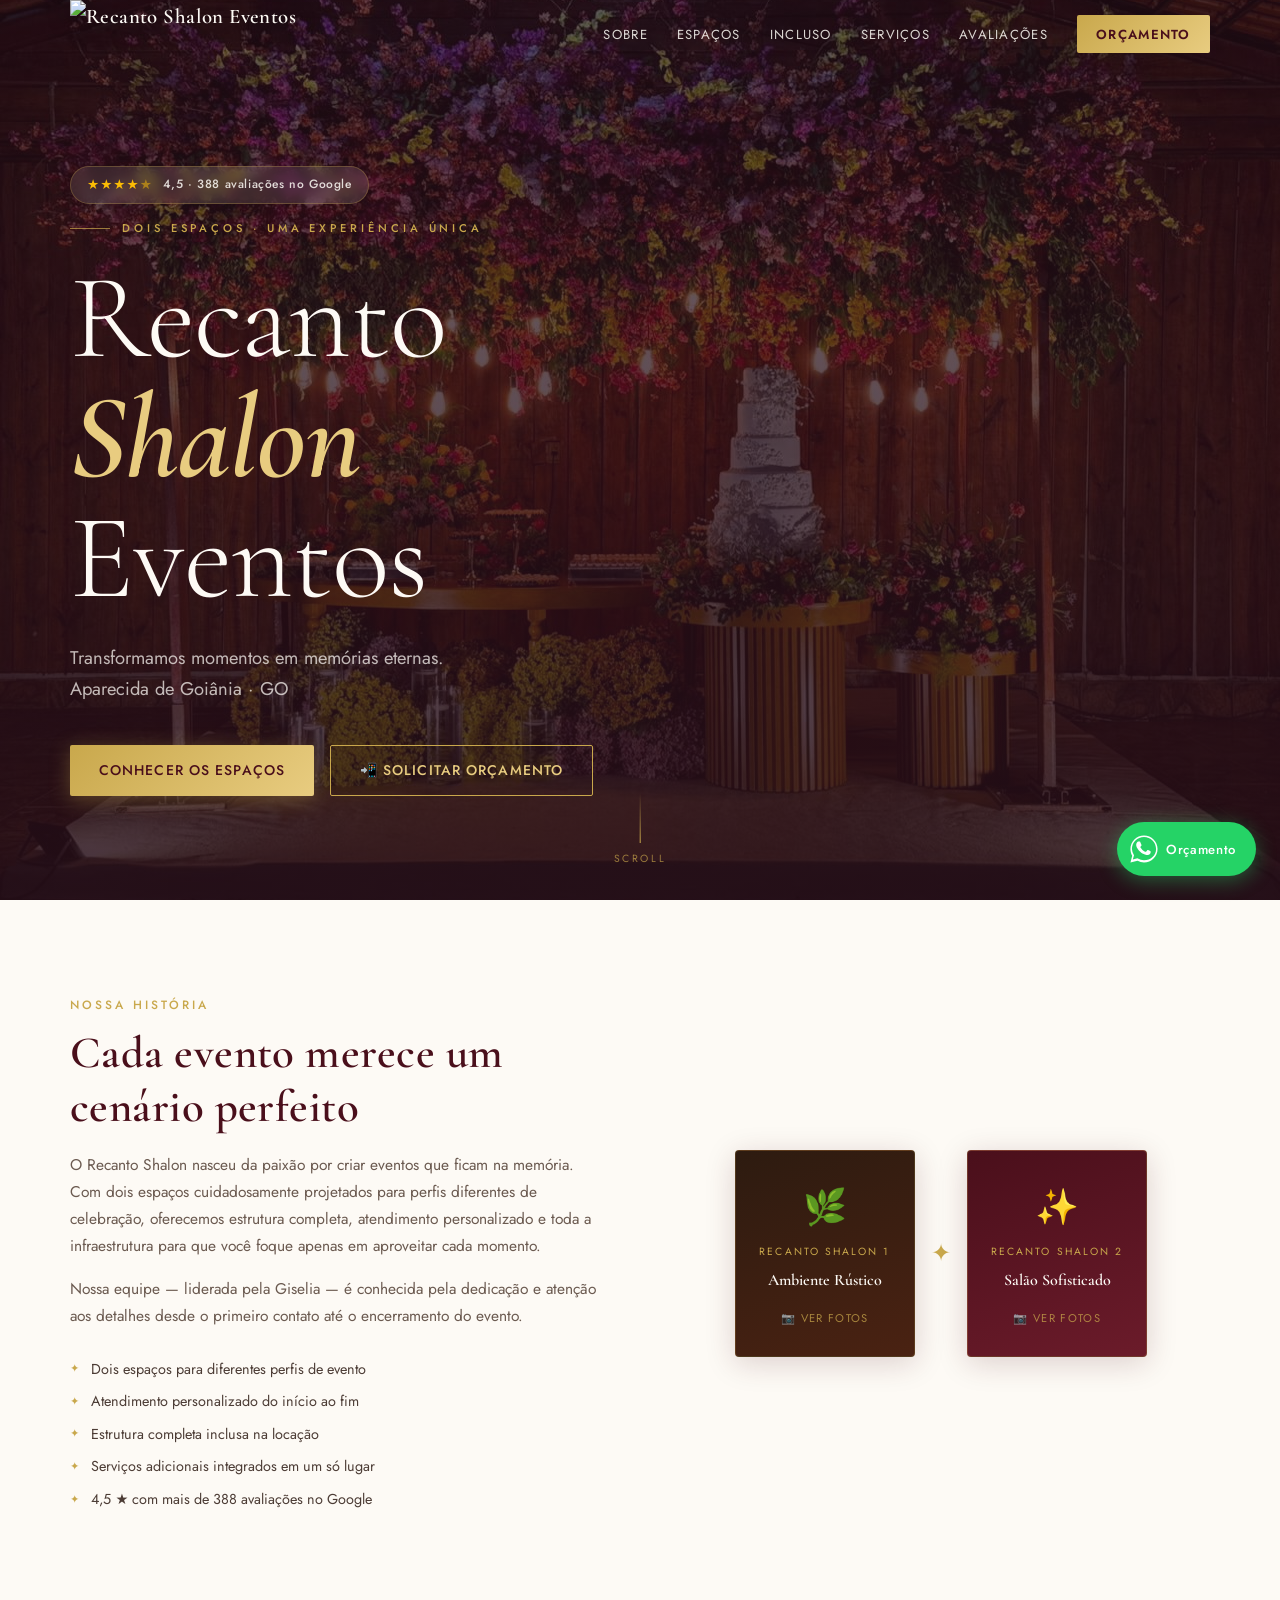
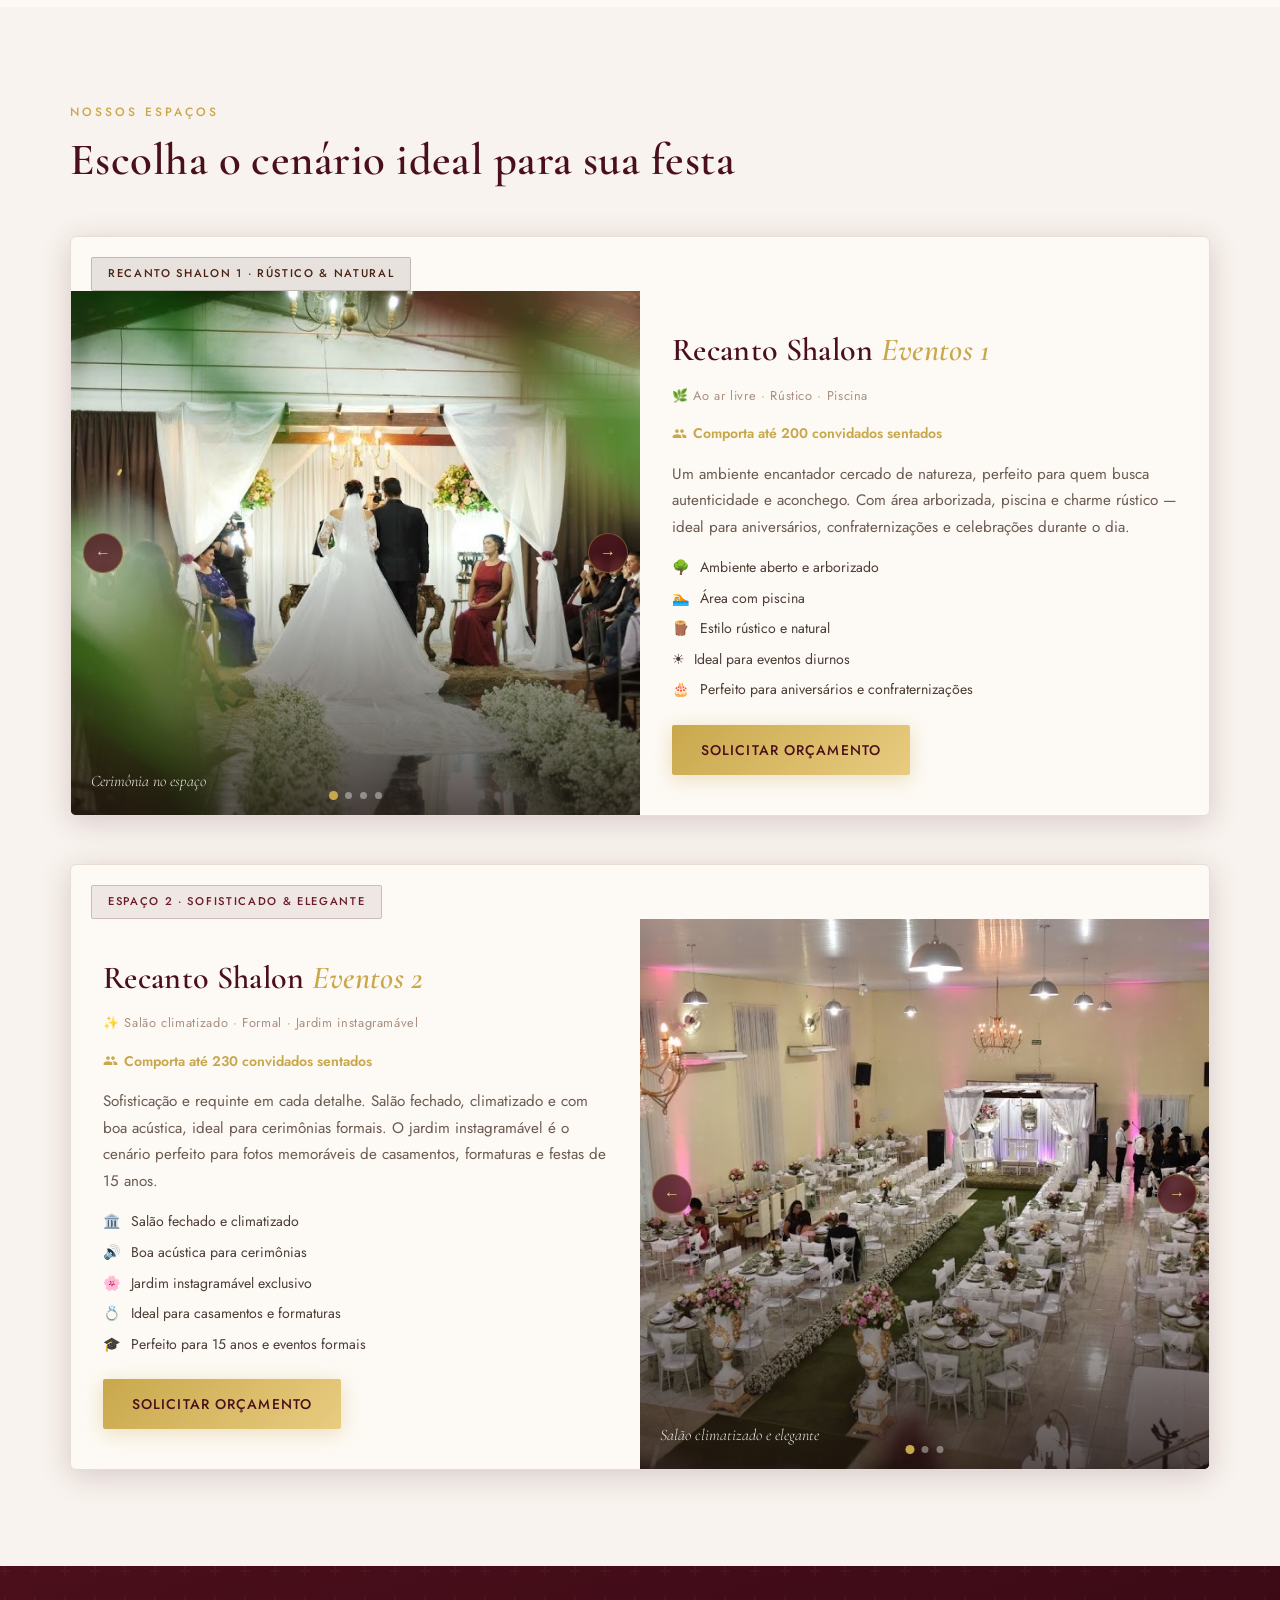
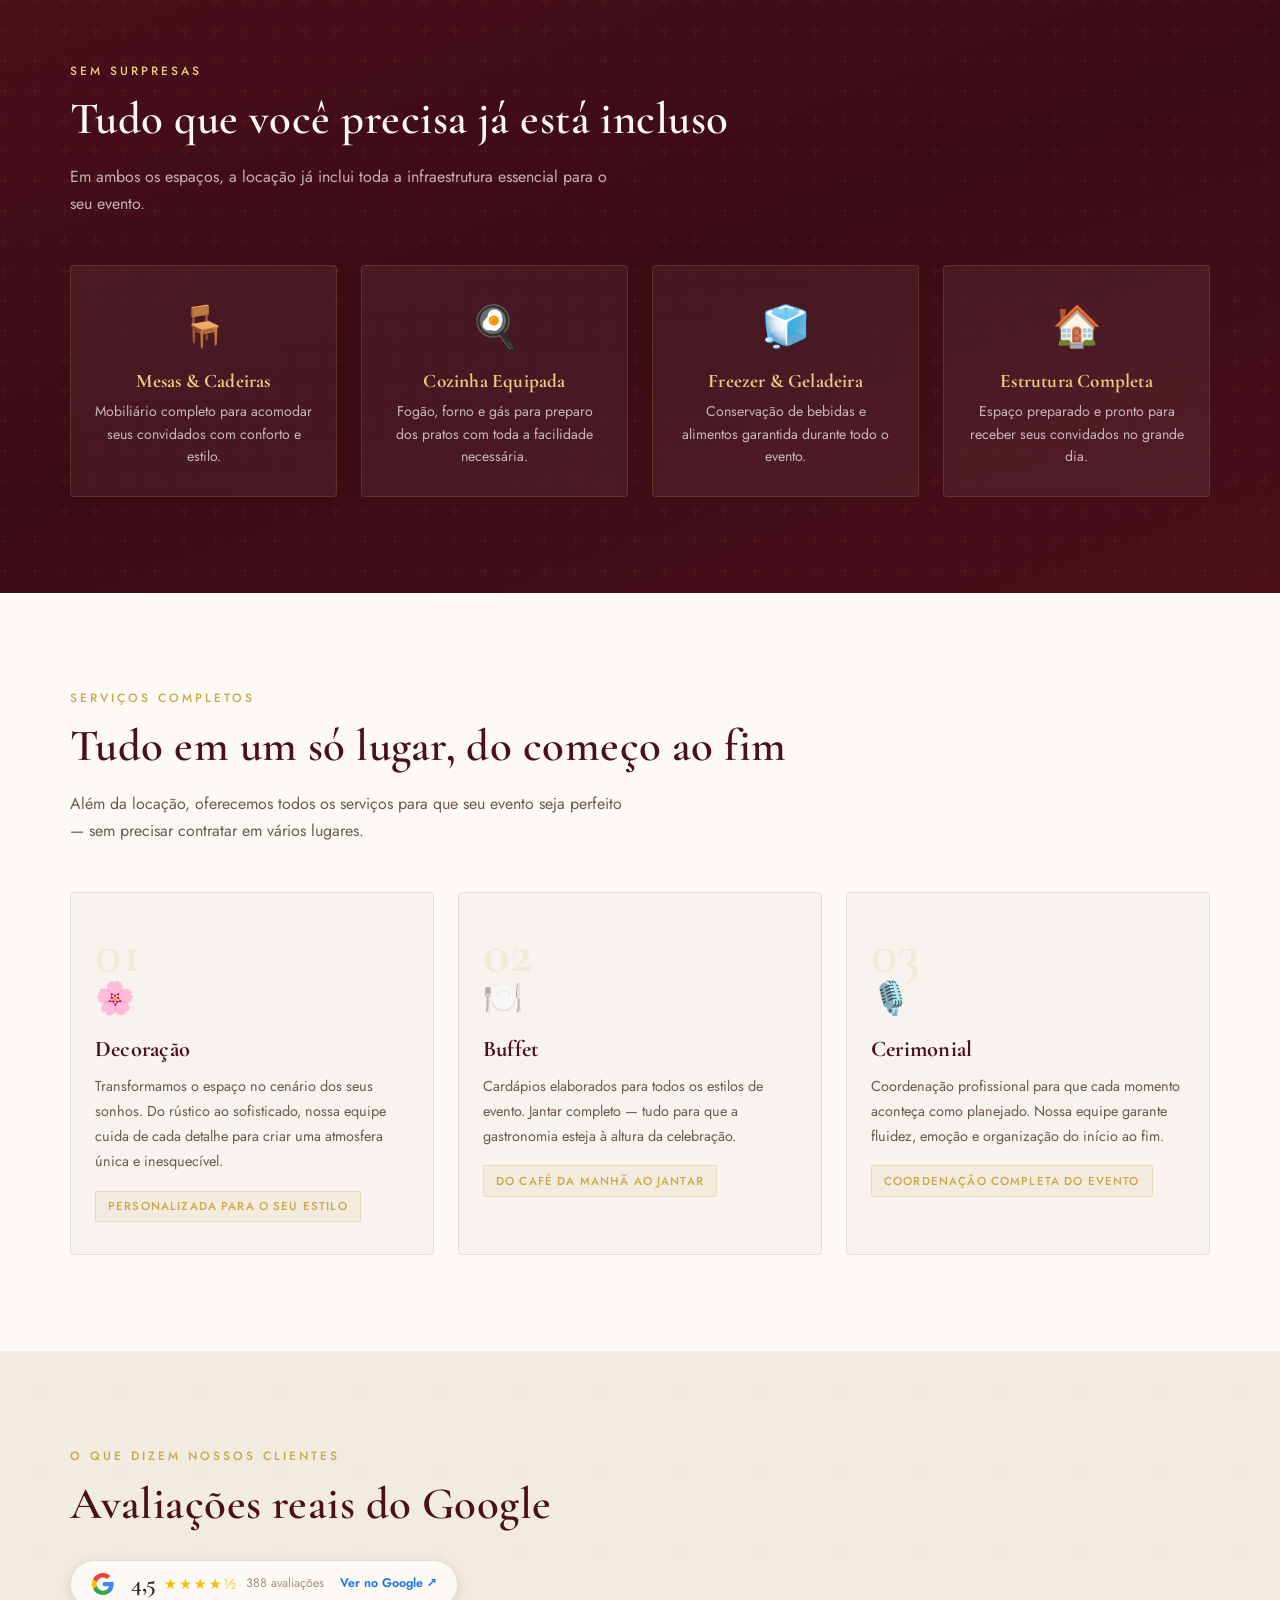
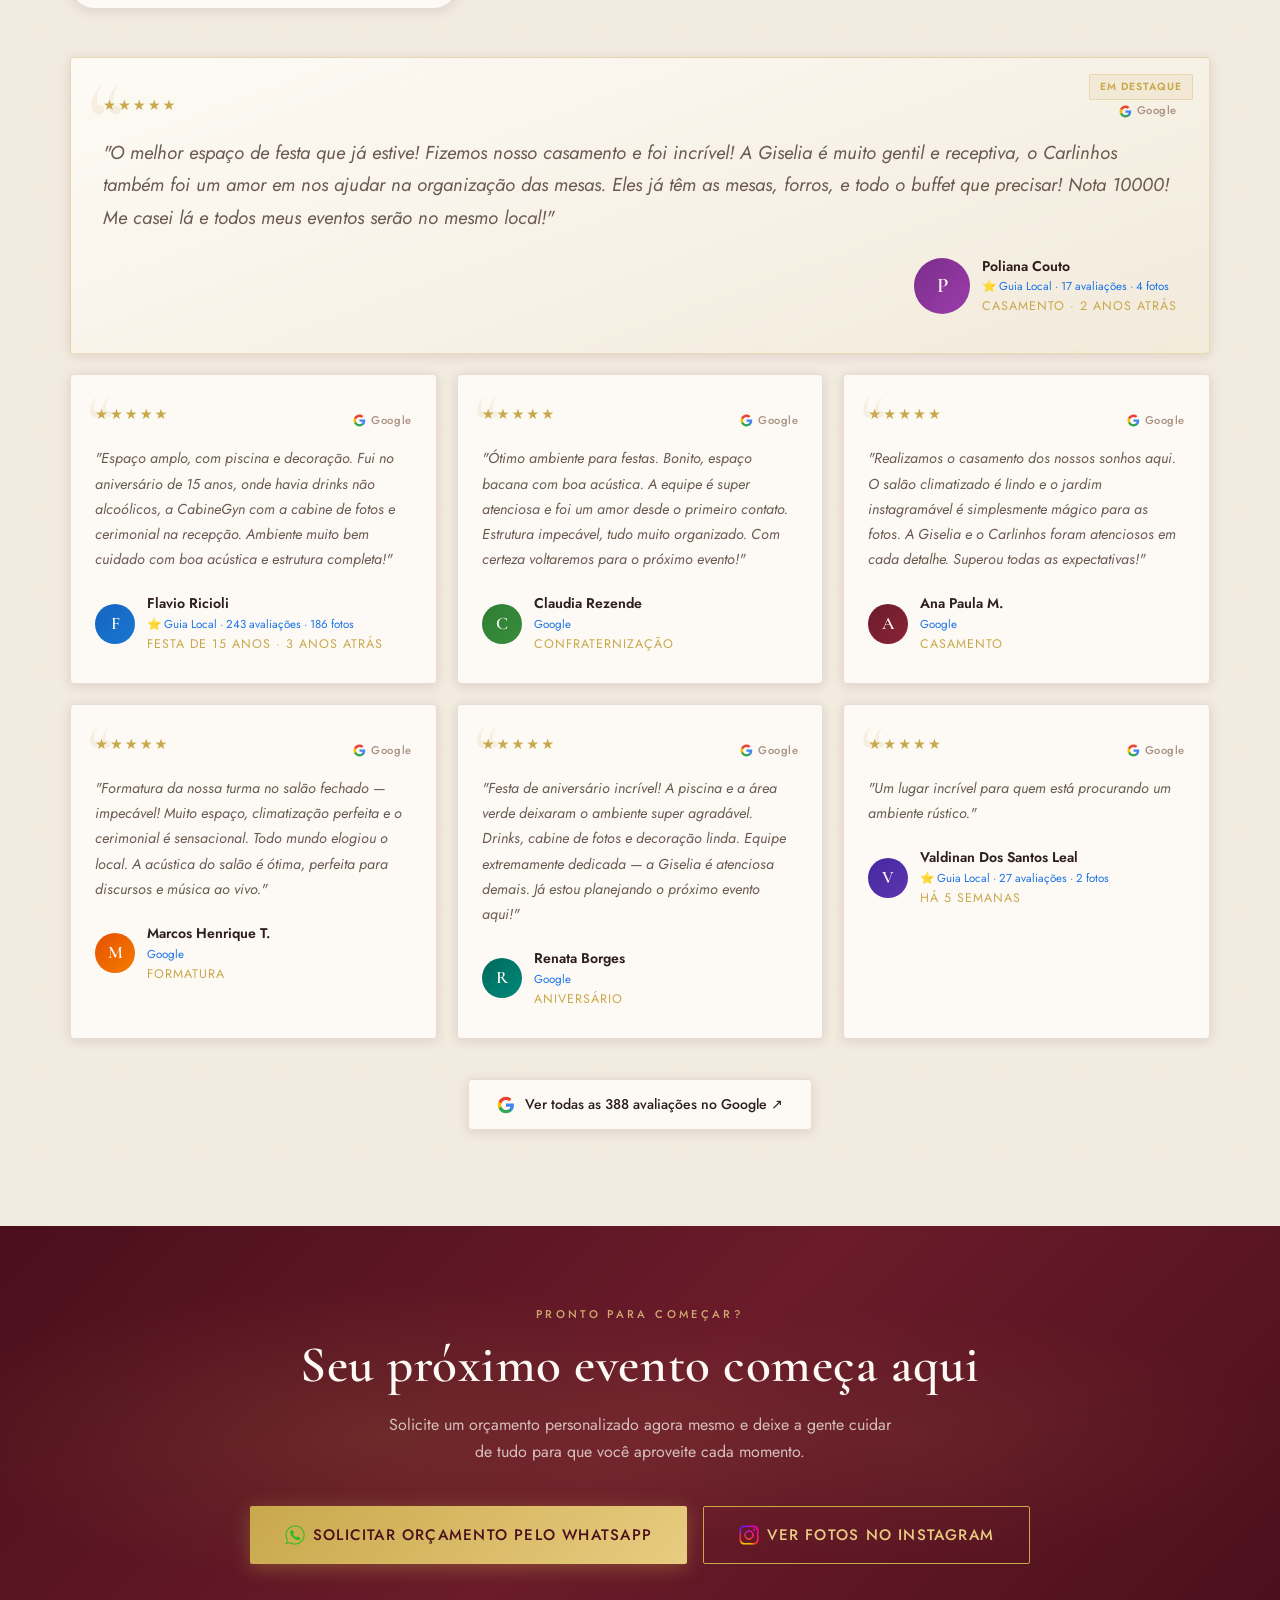
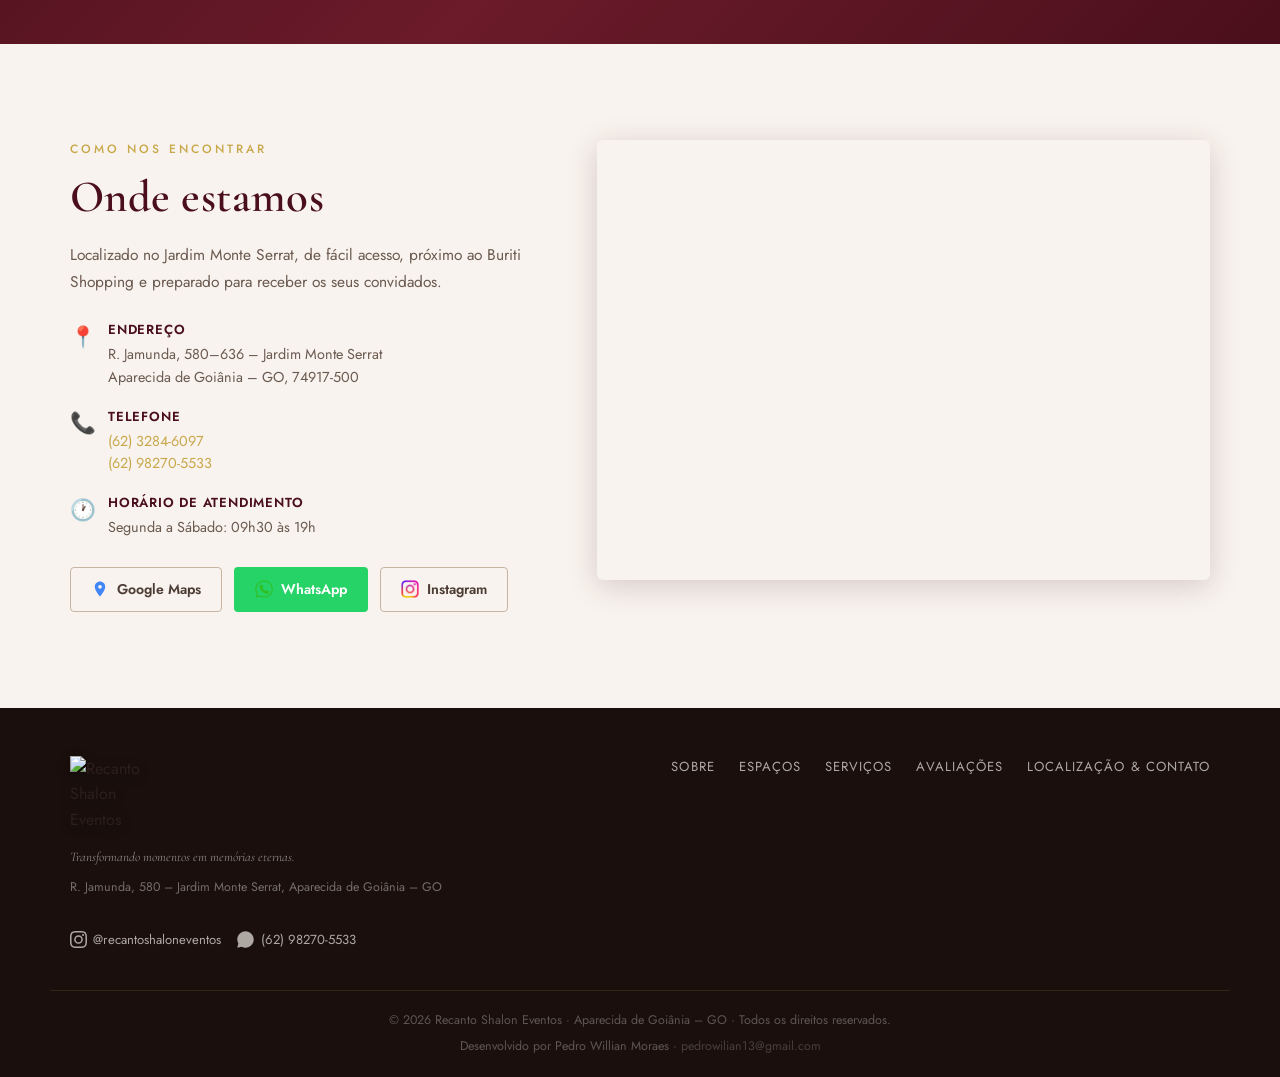
==== index.html @ c8258f63 "v1.5.2: qualidade técnica — SVG symbol, cache, motion, nav Extrai logo Google como <symbol> eliminan" ====
<!DOCTYPE html>
<html lang="pt-BR">
<head>
  <meta charset="UTF-8" />
  <meta name="viewport" content="width=device-width, initial-scale=1.0" />
  <meta name="description" content="Recanto Shalon Eventos — Dois espaços únicos para momentos inesquecíveis em Aparecida de Goiânia. Decoração, buffet, cerimonial e muito mais em um só lugar. Avaliação 4,5 ★ no Google." />
  <title>Recanto Shalon Eventos | Aparecida de Goiânia - GO</title>

  <!-- Open Graph / compartilhamento social -->
  <meta property="og:type"        content="website" />
  <meta property="og:url"         content="https://recantoshalon.com.br" />
  <meta property="og:locale"      content="pt_BR" />
  <meta property="og:title"       content="Recanto Shalon Eventos | Aparecida de Goiânia" />
  <meta property="og:description" content="Dois espaços únicos para casamentos, aniversários, formaturas e confraternizações em Aparecida de Goiânia. Avaliação 4,5 ★ no Google." />
  <meta property="og:image"       content="https://recantoshalon.com.br/assets/img/hero-bg-1280w.jpg" />
  <meta property="og:image:width"  content="1280" />
  <meta property="og:image:height" content="720" />
  <meta name="twitter:card"       content="summary_large_image" />

  <!-- Favicon -->
  <link rel="icon" type="image/svg+xml" href="/favicon.svg" />
  <link rel="apple-touch-icon"    href="/logo.png" />

  <link rel="preconnect" href="https://fonts.googleapis.com" />
  <link rel="preconnect" href="https://fonts.gstatic.com" crossorigin />
  <link href="https://fonts.googleapis.com/css2?family=Cormorant+Garamond:ital,wght@0,300;0,400;0,600;0,700;1,300;1,400&family=Jost:wght@300;400;500;600&display=swap" rel="stylesheet" />
  <link rel="stylesheet" href="style.css" />
  <link rel="preload" as="image"
    href="assets/img/hero-bg-1920w.jpg"
    imagesrcset="assets/img/hero-bg-768w.jpg 768w, assets/img/hero-bg-1280w.jpg 1280w, assets/img/hero-bg-1920w.jpg 1920w"
    imagesizes="100vw">

  <!-- Dados estruturados: LocalBusiness (Google Rich Results) -->
  <script type="application/ld+json">
  {
    "@context": "https://schema.org",
    "@type": "LocalBusiness",
    "name": "Recanto Shalon Eventos",
    "description": "Venue de eventos com dois espaços únicos em Aparecida de Goiânia: ambiente rústico ao ar livre e salão climatizado sofisticado. Ideal para casamentos, aniversários, formaturas e confraternizações.",
    "url": "https://recantoshalon.com.br",
    "telephone": ["+556232846097", "+5562982705533"],
    "address": {
      "@type": "PostalAddress",
      "streetAddress": "R. Jamunda, 580-636",
      "addressLocality": "Aparecida de Goiânia",
      "addressRegion": "GO",
      "postalCode": "74917-500",
      "addressCountry": "BR"
    },
    "openingHoursSpecification": {
      "@type": "OpeningHoursSpecification",
      "dayOfWeek": ["Monday", "Tuesday", "Wednesday", "Thursday", "Friday", "Saturday"],
      "opens": "09:30",
      "closes": "19:00"
    },
    "aggregateRating": {
      "@type": "AggregateRating",
      "ratingValue": "4.5",
      "reviewCount": "388",
      "bestRating": "5",
      "worstRating": "1"
    },
    "image": "https://recantoshalon.com.br/assets/img/hero-bg-1920w.jpg",
    "sameAs": [
      "https://www.instagram.com/recantoshaloneventos"
    ]
  }
  </script>
</head>
<body>

  <!-- SVG symbols reutilizáveis -->
  <svg style="display:none" aria-hidden="true"><defs>
    <symbol id="icon-google" viewBox="0 0 24 24">
      <path fill="#4285F4" d="M22.56 12.25c0-.78-.07-1.53-.2-2.25H12v4.26h5.92c-.26 1.37-1.04 2.53-2.21 3.31v2.77h3.57c2.08-1.92 3.28-4.74 3.28-8.09z"/>
      <path fill="#34A853" d="M12 23c2.97 0 5.46-.98 7.28-2.66l-3.57-2.77c-.98.66-2.23 1.06-3.71 1.06-2.86 0-5.29-1.93-6.16-4.53H2.18v2.84C3.99 20.53 7.7 23 12 23z"/>
      <path fill="#FBBC05" d="M5.84 14.09c-.22-.66-.35-1.36-.35-2.09s.13-1.43.35-2.09V7.07H2.18C1.43 8.55 1 10.22 1 12s.43 3.45 1.18 4.93l2.85-2.22.81-.62z"/>
      <path fill="#EA4335" d="M12 5.38c1.62 0 3.06.56 4.21 1.64l3.15-3.15C17.45 2.09 14.97 1 12 1 7.7 1 3.99 3.47 2.18 7.07l3.66 2.84c.87-2.6 3.3-4.53 6.16-4.53z"/>
    </symbol>
  </defs></svg>

  <!-- ========== HEADER / NAV ========== -->
  <header class="site-header" id="site-header">
    <div class="header-inner container">
      <a href="#hero" class="logo logo-only" aria-label="Recanto Shalon Eventos – ir para o topo">
        <img src="logo.png" alt="Recanto Shalon Eventos" class="logo-img" />
      </a>
      <nav class="nav-desktop" aria-label="Navegação principal">
        <a href="#sobre">Sobre</a>
        <a href="#espacos">Espaços</a>
        <a href="#incluso">Incluso</a>
        <a href="#servicos">Serviços</a>
        <a href="#avaliacoes">Avaliações</a>
        <a href="#contato" class="nav-cta">Orçamento</a>
      </nav>
      <button class="hamburger" id="hamburger" aria-label="Abrir menu" aria-expanded="false">
        <span></span><span></span><span></span>
      </button>
    </div>
    <nav class="nav-mobile" id="nav-mobile" aria-label="Menu móvel" aria-hidden="true">
      <a href="#sobre" class="mobile-link">Sobre</a>
      <a href="#espacos" class="mobile-link">Espaços</a>
      <a href="#incluso" class="mobile-link">Incluso</a>
      <a href="#servicos" class="mobile-link">Serviços</a>
      <a href="#avaliacoes" class="mobile-link">Avaliações</a>
      <a href="#contato" class="mobile-link mobile-cta">Solicitar Orçamento</a>
    </nav>
  </header>

  <!-- ========== HERO ========== -->
  <section class="hero" id="hero" aria-label="Apresentação principal">
    <div class="hero-bg" aria-hidden="true">
      <picture class="hero-bg-img">
        <source
          srcset="assets/img/hero-bg-768w.jpg 768w, assets/img/hero-bg-1280w.jpg 1280w, assets/img/hero-bg-1920w.jpg 1920w"
          sizes="100vw"
          type="image/jpeg">
        <img src="assets/img/hero-bg-1920w.jpg" alt="" width="1920" height="1080" fetchpriority="high">
      </picture>
      <div class="hero-overlay"></div>
    </div>
    <div class="hero-content container">
      <div class="hero-google-badge reveal">
        <span class="google-badge-stars" aria-label="4,5 estrelas no Google">★★★★<span class="half">★</span></span>
        <span class="google-badge-text">4,5 · 388 avaliações no Google</span>
      </div>
      <p class="hero-eyebrow reveal reveal-delay-1">Dois espaços · Uma experiência única</p>
      <h1 class="hero-title reveal reveal-delay-2">
        Recanto<br/><em>Shalon</em><br/>Eventos
      </h1>
      <p class="hero-subtitle hero-subtitle-l1 reveal reveal-delay-3">Transformamos momentos em memórias eternas.</p>
      <p class="hero-subtitle hero-subtitle-l2 reveal reveal-delay-3">Aparecida de Goiânia · GO</p>
      <div class="hero-actions reveal reveal-delay-4">
        <a href="#espacos" class="btn btn-gold">Conhecer os espaços</a>
        <a href="https://wa.me/5562982705533?text=Ol%C3%A1!%20Gostaria%20de%20solicitar%20um%20or%C3%A7amento%20para%20meu%20evento%20no%20Recanto%20Shalon.%20Pode%20me%20ajudar%3F"
           target="_blank" rel="noopener noreferrer" class="btn btn-outline">
          📲 Solicitar orçamento
        </a>
      </div>
    </div>
    <div class="hero-scroll-indicator" aria-hidden="true">
      <span class="scroll-line"></span>
      <span class="scroll-label">scroll</span>
    </div>
  </section>

  <!-- ========== SOBRE ========== -->
  <section class="sobre" id="sobre" aria-labelledby="sobre-title">
    <div class="container sobre-inner">
      <div class="sobre-text reveal">
        <p class="section-eyebrow">Nossa história</p>
        <h2 id="sobre-title" class="section-title">Cada evento merece um cenário perfeito</h2>
        <p class="sobre-desc">
          O Recanto Shalon nasceu da paixão por criar eventos que ficam na memória.
          Com dois espaços cuidadosamente projetados para perfis diferentes de celebração,
          oferecemos estrutura completa, atendimento personalizado e toda a infraestrutura
          para que você foque apenas em aproveitar cada momento.
        </p>
        <p class="sobre-desc">
          Nossa equipe — liderada pela <strong>Giselia</strong> —
          é conhecida pela dedicação e atenção aos detalhes desde o primeiro contato até o encerramento do evento.
        </p>
        <ul class="sobre-diferenciais" aria-label="Diferenciais">
          <li><span class="dif-icon" aria-hidden="true">✦</span> Dois espaços para diferentes perfis de evento</li>
          <li><span class="dif-icon" aria-hidden="true">✦</span> Atendimento personalizado do início ao fim</li>
          <li><span class="dif-icon" aria-hidden="true">✦</span> Estrutura completa inclusa na locação</li>
          <li><span class="dif-icon" aria-hidden="true">✦</span> Serviços adicionais integrados em um só lugar</li>
          <li><span class="dif-icon" aria-hidden="true">✦</span> 4,5 ★ com mais de 388 avaliações no Google</li>
        </ul>
      </div>
      <div class="sobre-visual reveal reveal-delay-1">
        <a href="https://drive.google.com/drive/folders/1OTkzr9U0rwUaK1hKDIJjS8HIh7uf43fg?usp=drive_link" target="_blank" rel="noopener noreferrer" class="sobre-card sobre-card-1" aria-label="Ver fotos do Espaço 1 – Ambiente Rústico">
          <div class="card-icon">🌿</div>
          <p class="card-label">Recanto Shalon 1</p>
          <p class="card-name">Ambiente Rústico</p>
          <span class="card-fotos">📷 Ver fotos</span>
        </a>
        <div class="sobre-divider">✦</div>
        <a href="https://drive.google.com/drive/folders/1v4UtjrxyS9NX0w8mLxuDuvWeAe_qhkwy?usp=drive_link" target="_blank" rel="noopener noreferrer" class="sobre-card sobre-card-2" aria-label="Ver fotos do Espaço 2 – Salão Sofisticado">
          <div class="card-icon">✨</div>
          <p class="card-label">Recanto Shalon 2</p>
          <p class="card-name">Salão Sofisticado</p>
          <span class="card-fotos">📷 Ver fotos</span>
        </a>
      </div>
    </div>
  </section>

  <!-- ========== ESPAÇOS ========== -->
  <section class="espacos" id="espacos" aria-labelledby="espacos-title">
    <div class="container">
      <div class="section-header reveal">
        <p class="section-eyebrow">Nossos espaços</p>
        <h2 id="espacos-title" class="section-title">Escolha o cenário ideal para sua festa</h2>
      </div>

      <!-- ESPAÇO 1 -->
      <article class="espaco-card espaco-rustico reveal" aria-labelledby="e1-title">
        <div class="espaco-badge rustico-badge">Recanto Shalon 1 · Rústico &amp; Natural</div>
        <div class="espaco-layout">
          <div class="espaco-carousel" aria-label="Imagens do Recanto Shalon 1">
            <div class="carousel-track" id="carousel-1">
              <div class="carousel-slide slide-rustico-1" role="img" aria-label="Cerimônia no espaço">
                <div class="slide-overlay"><span class="slide-caption">Cerimônia no espaço</span></div>
              </div>
              <div class="carousel-slide slide-rustico-2" role="img" aria-label="Espaço decorado">
                <div class="slide-overlay"><span class="slide-caption">Espaço decorado</span></div>
              </div>
              <div class="carousel-slide slide-rustico-3" role="img" aria-label="Festa no espaço">
                <div class="slide-overlay"><span class="slide-caption">Festa no espaço</span></div>
              </div>
              <div class="carousel-slide slide-rustico-4" role="img" aria-label="Área da piscina">
                <div class="slide-overlay"><span class="slide-caption">Área da piscina</span></div>
              </div>
            </div>
            <button class="carousel-btn carousel-prev" data-carousel="carousel-1" aria-label="Imagem anterior">&#8592;</button>
            <button class="carousel-btn carousel-next" data-carousel="carousel-1" aria-label="Próxima imagem">&#8594;</button>
            <div class="carousel-dots" id="dots-1" role="tablist" aria-label="Navegação do carrossel"></div>
          </div>
          <div class="espaco-info">
            <h3 id="e1-title" class="espaco-title">Recanto Shalon <em>Eventos 1</em></h3>
            <p class="espaco-tag">🌿 Ao ar livre · Rústico · Piscina</p>
            <p class="espaco-capacity">
              <svg xmlns="http://www.w3.org/2000/svg" viewBox="0 0 24 24" width="15" height="15" fill="currentColor" aria-hidden="true"><path d="M16 11c1.66 0 2.99-1.34 2.99-3S17.66 5 16 5c-1.66 0-3 1.34-3 3s1.34 3 3 3zm-8 0c1.66 0 2.99-1.34 2.99-3S9.66 5 8 5C6.34 5 5 6.34 5 8s1.34 3 3 3zm0 2c-2.33 0-7 1.17-7 3.5V19h14v-2.5c0-2.33-4.67-3.5-7-3.5zm8 0c-.29 0-.62.02-.97.05 1.16.84 1.97 1.97 1.97 3.45V19h6v-2.5c0-2.33-4.67-3.5-7-3.5z"/></svg>
              <span class="espaco-capacity-text">Comporta até 200 convidados sentados</span>
            </p>
            <p class="espaco-desc">
              Um ambiente encantador cercado de natureza, perfeito para quem busca autenticidade e
              aconchego. Com área arborizada, piscina e charme rústico — ideal para aniversários,
              confraternizações e celebrações durante o dia.
            </p>
            <ul class="espaco-features" aria-label="Características do Espaço 1">
              <li><span aria-hidden="true">🌳</span> Ambiente aberto e arborizado</li>
              <li><span aria-hidden="true">🏊</span> Área com piscina</li>
              <li><span aria-hidden="true">🪵</span> Estilo rústico e natural</li>
              <li><span aria-hidden="true">☀️</span> Ideal para eventos diurnos</li>
              <li><span aria-hidden="true">🎂</span> Perfeito para aniversários e confraternizações</li>
            </ul>
            <a href="https://wa.me/5562982705533?text=Ol%C3%A1!%20Gostaria%20de%20solicitar%20um%20or%C3%A7amento%20para%20meu%20evento%20no%20Recanto%20Shalon.%20Pode%20me%20ajudar%3F"
               target="_blank" rel="noopener noreferrer" class="btn btn-gold btn-espaco">Solicitar orçamento</a>
          </div>
        </div>
      </article>

      <!-- ESPAÇO 2 -->
      <article class="espaco-card espaco-sofisticado reveal" aria-labelledby="e2-title">
        <div class="espaco-badge sofisticado-badge">Espaço 2 · Sofisticado &amp; Elegante</div>
        <div class="espaco-layout espaco-layout-reverse">
          <div class="espaco-info">
            <h3 id="e2-title" class="espaco-title">Recanto Shalon <em>Eventos 2</em></h3>
            <p class="espaco-tag">✨ Salão climatizado · Formal · Jardim instagramável</p>
            <p class="espaco-capacity">
              <svg xmlns="http://www.w3.org/2000/svg" viewBox="0 0 24 24" width="15" height="15" fill="currentColor" aria-hidden="true"><path d="M16 11c1.66 0 2.99-1.34 2.99-3S17.66 5 16 5c-1.66 0-3 1.34-3 3s1.34 3 3 3zm-8 0c1.66 0 2.99-1.34 2.99-3S9.66 5 8 5C6.34 5 5 6.34 5 8s1.34 3 3 3zm0 2c-2.33 0-7 1.17-7 3.5V19h14v-2.5c0-2.33-4.67-3.5-7-3.5zm8 0c-.29 0-.62.02-.97.05 1.16.84 1.97 1.97 1.97 3.45V19h6v-2.5c0-2.33-4.67-3.5-7-3.5z"/></svg>
              <span class="espaco-capacity-text">Comporta até 230 convidados sentados</span>
            </p>
            <p class="espaco-desc">
              Sofisticação e requinte em cada detalhe. Salão fechado, climatizado e com boa acústica,
              ideal para cerimônias formais. O jardim instagramável é o cenário perfeito para fotos
              memoráveis de casamentos, formaturas e festas de 15 anos.
            </p>
            <ul class="espaco-features" aria-label="Características do Espaço 2">
              <li><span aria-hidden="true">🏛️</span> Salão fechado e climatizado</li>
              <li><span aria-hidden="true">🔊</span> Boa acústica para cerimônias</li>
              <li><span aria-hidden="true">🌸</span> Jardim instagramável exclusivo</li>
              <li><span aria-hidden="true">💍</span> Ideal para casamentos e formaturas</li>
              <li><span aria-hidden="true">🎓</span> Perfeito para 15 anos e eventos formais</li>
            </ul>
            <a href="https://wa.me/5562982705533?text=Ol%C3%A1!%20Gostaria%20de%20solicitar%20um%20or%C3%A7amento%20para%20meu%20evento%20no%20Recanto%20Shalon.%20Pode%20me%20ajudar%3F"
               target="_blank" rel="noopener noreferrer" class="btn btn-gold btn-espaco">Solicitar orçamento</a>
          </div>
          <div class="espaco-carousel" aria-label="Imagens do Recanto Shalon 2">
            <div class="carousel-track" id="carousel-2">
              <div class="carousel-slide slide-sofisticado-1" role="img" aria-label="Salão climatizado decorado">
                <div class="slide-overlay"><span class="slide-caption">Salão climatizado e elegante</span></div>
              </div>
              <div class="carousel-slide slide-sofisticado-2" role="img" aria-label="Jardim instagramável">
                <div class="slide-overlay"><span class="slide-caption">Jardim instagramável exclusivo</span></div>
              </div>
              <div class="carousel-slide slide-sofisticado-3" role="img" aria-label="Mesa posta para evento">
                <div class="slide-overlay"><span class="slide-caption">Mesa posta com requinte</span></div>
              </div>
            </div>
            <button class="carousel-btn carousel-prev" data-carousel="carousel-2" aria-label="Imagem anterior">&#8592;</button>
            <button class="carousel-btn carousel-next" data-carousel="carousel-2" aria-label="Próxima imagem">&#8594;</button>
            <div class="carousel-dots" id="dots-2" role="tablist" aria-label="Navegação do carrossel"></div>
          </div>
        </div>
      </article>
    </div>
  </section>

  <!-- ========== O QUE ESTÁ INCLUSO ========== -->
  <section class="incluso" id="incluso" aria-labelledby="incluso-title">
    <div class="incluso-bg" aria-hidden="true"></div>
    <div class="container incluso-inner">
      <div class="section-header reveal">
        <p class="section-eyebrow">Sem surpresas</p>
        <h2 id="incluso-title" class="section-title">Tudo que você precisa já está incluso</h2>
        <p class="section-subtitle">Em ambos os espaços, a locação já inclui toda a infraestrutura essencial para o seu evento.</p>
      </div>
      <div class="incluso-grid">
        <div class="incluso-item reveal">
          <div class="incluso-icon" aria-hidden="true">🪑</div>
          <h3 class="incluso-name">Mesas &amp; Cadeiras</h3>
          <p>Mobiliário completo para acomodar seus convidados com conforto e estilo.</p>
        </div>
        <div class="incluso-item reveal reveal-delay-1">
          <div class="incluso-icon" aria-hidden="true">🍳</div>
          <h3 class="incluso-name">Cozinha Equipada</h3>
          <p>Fogão, forno e gás para preparo dos pratos com toda a facilidade necessária.</p>
        </div>
        <div class="incluso-item reveal reveal-delay-2">
          <div class="incluso-icon" aria-hidden="true">🧊</div>
          <h3 class="incluso-name">Freezer &amp; Geladeira</h3>
          <p>Conservação de bebidas e alimentos garantida durante todo o evento.</p>
        </div>
        <div class="incluso-item reveal reveal-delay-3">
          <div class="incluso-icon" aria-hidden="true">🏠</div>
          <h3 class="incluso-name">Estrutura Completa</h3>
          <p>Espaço preparado e pronto para receber seus convidados no grande dia.</p>
        </div>
      </div>
    </div>
  </section>

  <!-- ========== SERVIÇOS ========== -->
  <section class="servicos" id="servicos" aria-labelledby="servicos-title">
    <div class="container">
      <div class="section-header reveal">
        <p class="section-eyebrow">Serviços completos</p>
        <h2 id="servicos-title" class="section-title">Tudo em um só lugar, do começo ao fim</h2>
        <p class="section-subtitle">Além da locação, oferecemos todos os serviços para que seu evento seja perfeito — sem precisar contratar em vários lugares.</p>
      </div>
      <div class="servicos-grid">
        <div class="servico-card reveal">
          <div class="servico-number" aria-hidden="true">01</div>
          <div class="servico-icon-wrap" aria-hidden="true">🌸</div>
          <h3 class="servico-title">Decoração</h3>
          <p class="servico-desc">
            Transformamos o espaço no cenário dos seus sonhos. Do rústico ao sofisticado,
            nossa equipe cuida de cada detalhe para criar uma atmosfera única e inesquecível.
          </p>
          <span class="servico-tag">Personalizada para o seu estilo</span>
        </div>
        <div class="servico-card reveal reveal-delay-1">
          <div class="servico-number" aria-hidden="true">02</div>
          <div class="servico-icon-wrap" aria-hidden="true">🍽️</div>
          <h3 class="servico-title">Buffet</h3>
          <p class="servico-desc">
            Cardápios elaborados para todos os estilos de evento. Jantar completo — tudo para que a gastronomia esteja à altura da celebração.
          </p>
          <span class="servico-tag">Do café da manhã ao jantar</span>
        </div>
        <div class="servico-card reveal reveal-delay-2">
          <div class="servico-number" aria-hidden="true">03</div>
          <div class="servico-icon-wrap" aria-hidden="true">🎙️</div>
          <h3 class="servico-title">Cerimonial</h3>
          <p class="servico-desc">
            Coordenação profissional para que cada momento aconteça como planejado.
            Nossa equipe garante fluidez, emoção e organização do início ao fim.
          </p>
          <span class="servico-tag">Coordenação completa do evento</span>
        </div>
      </div>
    </div>
  </section>

  <!-- ========== AVALIAÇÕES REAIS DO GOOGLE ========== -->
  <section class="avaliacoes" id="avaliacoes" aria-labelledby="av-title">
    <div class="av-bg" aria-hidden="true"></div>
    <div class="container">
      <div class="section-header reveal">
        <p class="section-eyebrow">O que dizem nossos clientes</p>
        <h2 id="av-title" class="section-title">Avaliações reais do Google</h2>
        <!-- Badge de avaliação real do Google -->
        <div class="google-rating-badge">
          <div class="grb-logo" aria-hidden="true">
            <svg width="24" height="24" aria-hidden="true"><use href="#icon-google"/></svg>
          </div>
          <div class="grb-info">
            <span class="grb-score">4,5</span>
            <div class="grb-stars" aria-hidden="true">★★★★½</div>
            <span class="grb-count">388 avaliações</span>
          </div>
          <a href="https://maps.google.com/?q=Recanto+Shalon+Eventos+Aparecida+de+Goiania"
             target="_blank" rel="noopener noreferrer" class="grb-link">Ver no Google ↗</a>
        </div>
      </div>

      <!-- ── Review em destaque ── -->
      <div class="av-featured-row">
        <blockquote class="av-card av-destaque reveal" aria-label="Avaliação em destaque de Poliana Couto">
          <div class="av-card-top">
            <div class="av-stars" aria-label="5 estrelas">★★★★★</div>
            <span class="av-google-tag">
              <svg width="13" height="13" aria-hidden="true"><use href="#icon-google"/></svg>
              Google
            </span>
          </div>
          <p class="av-text">"O melhor espaço de festa que já estive! Fizemos nosso casamento e foi incrível! A Giselia é muito gentil e receptiva, o Carlinhos também foi um amor em nos ajudar na organização das mesas. Eles já têm as mesas, forros, e todo o buffet que precisar! Nota 10000! Me casei lá e todos meus eventos serão no mesmo local!"</p>
          <footer class="av-author">
            <div class="av-avatar av-avatar-lg" style="background: linear-gradient(135deg,#7B2D8B,#9B3DAB);" aria-hidden="true">P</div>
            <div>
              <cite class="av-name">Poliana Couto</cite>
              <p class="av-role">⭐ Guia Local · 17 avaliações · 4 fotos</p>
              <p class="av-event">Casamento · 2 anos atrás</p>
            </div>
          </footer>
        </blockquote>
      </div>

      <!-- ── Grid de reviews ── -->
      <div class="av-grid">

        <!-- Avaliação REAL — Flavio Ricioli (Local Guide verificado) -->
        <blockquote class="av-card reveal reveal-delay-1">
          <div class="av-card-top">
            <div class="av-stars" aria-label="5 estrelas">★★★★★</div>
            <span class="av-google-tag">
              <svg width="13" height="13" aria-hidden="true"><use href="#icon-google"/></svg>
              Google
            </span>
          </div>
          <p class="av-text">"Espaço amplo, com piscina e decoração. Fui no aniversário de 15 anos, onde havia drinks não alcoólicos, a CabineGyn com a cabine de fotos e cerimonial na recepção. Ambiente muito bem cuidado com boa acústica e estrutura completa!"</p>
          <footer class="av-author">
            <div class="av-avatar" style="background: linear-gradient(135deg,#1565C0,#1976D2);" aria-hidden="true">F</div>
            <div>
              <cite class="av-name">Flavio Ricioli</cite>
              <p class="av-role">⭐ Guia Local · 243 avaliações · 186 fotos</p>
              <p class="av-event">Festa de 15 anos · 3 anos atrás</p>
            </div>
          </footer>
        </blockquote>

        <!-- Avaliação 3 -->
        <blockquote class="av-card reveal reveal-delay-2">
          <div class="av-card-top">
            <div class="av-stars" aria-label="5 estrelas">★★★★★</div>
            <span class="av-google-tag">
              <svg width="13" height="13" aria-hidden="true"><use href="#icon-google"/></svg>
              Google
            </span>
          </div>
          <p class="av-text">"Ótimo ambiente para festas. Bonito, espaço bacana com boa acústica. A equipe é super atenciosa e foi um amor desde o primeiro contato. Estrutura impecável, tudo muito organizado. Com certeza voltaremos para o próximo evento!"</p>
          <footer class="av-author">
            <div class="av-avatar" style="background: linear-gradient(135deg,#2E7D32,#388E3C);" aria-hidden="true">C</div>
            <div>
              <cite class="av-name">Claudia Rezende</cite>
              <p class="av-role">Google</p>
              <p class="av-event">Confraternização</p>
            </div>
          </footer>
        </blockquote>

        <!-- Avaliação 4 -->
        <blockquote class="av-card reveal">
          <div class="av-card-top">
            <div class="av-stars" aria-label="5 estrelas">★★★★★</div>
            <span class="av-google-tag">
              <svg width="13" height="13" aria-hidden="true"><use href="#icon-google"/></svg>
              Google
            </span>
          </div>
          <p class="av-text">"Realizamos o casamento dos nossos sonhos aqui. O salão climatizado é lindo e o jardim instagramável é simplesmente mágico para as fotos. A Giselia e o Carlinhos foram atenciosos em cada detalhe. Superou todas as expectativas!"</p>
          <footer class="av-author">
            <div class="av-avatar" style="background: linear-gradient(135deg,var(--vinho),var(--vinho-mid));" aria-hidden="true">A</div>
            <div>
              <cite class="av-name">Ana Paula M.</cite>
              <p class="av-role">Google</p>
              <p class="av-event">Casamento</p>
            </div>
          </footer>
        </blockquote>

        <!-- Avaliação 5 -->
        <blockquote class="av-card reveal reveal-delay-1">
          <div class="av-card-top">
            <div class="av-stars" aria-label="5 estrelas">★★★★★</div>
            <span class="av-google-tag">
              <svg width="13" height="13" aria-hidden="true"><use href="#icon-google"/></svg>
              Google
            </span>
          </div>
          <p class="av-text">"Formatura da nossa turma no salão fechado — impecável! Muito espaço, climatização perfeita e o cerimonial é sensacional. Todo mundo elogiou o local. A acústica do salão é ótima, perfeita para discursos e música ao vivo."</p>
          <footer class="av-author">
            <div class="av-avatar" style="background: linear-gradient(135deg,#E65100,#F57C00);" aria-hidden="true">M</div>
            <div>
              <cite class="av-name">Marcos Henrique T.</cite>
              <p class="av-role">Google</p>
              <p class="av-event">Formatura</p>
            </div>
          </footer>
        </blockquote>

        <!-- Avaliação 6 -->
        <blockquote class="av-card reveal reveal-delay-2">
          <div class="av-card-top">
            <div class="av-stars" aria-label="5 estrelas">★★★★★</div>
            <span class="av-google-tag">
              <svg width="13" height="13" aria-hidden="true"><use href="#icon-google"/></svg>
              Google
            </span>
          </div>
          <p class="av-text">"Festa de aniversário incrível! A piscina e a área verde deixaram o ambiente super agradável. Drinks, cabine de fotos e decoração linda. Equipe extremamente dedicada — a Giselia é atenciosa demais. Já estou planejando o próximo evento aqui!"</p>
          <footer class="av-author">
            <div class="av-avatar" style="background: linear-gradient(135deg,#00695C,#00897B);" aria-hidden="true">R</div>
            <div>
              <cite class="av-name">Renata Borges</cite>
              <p class="av-role">Google</p>
              <p class="av-event">Aniversário</p>
            </div>
          </footer>
        </blockquote>

        <!-- Avaliação 7 -->
        <blockquote class="av-card reveal reveal-delay-2">
          <div class="av-card-top">
            <div class="av-stars" aria-label="5 estrelas">★★★★★</div>
            <span class="av-google-tag">
              <svg width="13" height="13" aria-hidden="true"><use href="#icon-google"/></svg>
              Google
            </span>
          </div>
          <p class="av-text">"Um lugar incrível para quem está procurando um ambiente rústico."</p>
          <footer class="av-author">
            <div class="av-avatar" style="background: linear-gradient(135deg,#4527A0,#5E35B1);" aria-hidden="true">V</div>
            <div>
              <cite class="av-name">Valdinan Dos Santos Leal</cite>
              <p class="av-role">⭐ Guia Local · 27 avaliações · 2 fotos</p>
              <p class="av-event">Há 5 semanas</p>
            </div>
          </footer>
        </blockquote>

      </div>

      <!-- CTA ver todas no Google -->
      <div class="av-ver-mais reveal">
        <a href="https://maps.google.com/?q=Recanto+Shalon+Eventos+R.+Jamunda+580+Aparecida+de+Goiania"
           target="_blank" rel="noopener noreferrer" class="btn-ver-google">
          <svg width="18" height="18" aria-hidden="true"><use href="#icon-google"/></svg>
          Ver todas as 388 avaliações no Google ↗
        </a>
      </div>
    </div>
  </section>

  <!-- ========== CTA BANNER ========== -->
  <section class="cta-banner" aria-labelledby="cta-title">
    <div class="cta-bg" aria-hidden="true"></div>
    <div class="container cta-inner reveal">
      <p class="cta-eyebrow">Pronto para começar?</p>
      <h2 id="cta-title" class="cta-title">Seu próximo evento começa aqui</h2>
      <p class="cta-subtitle">Solicite um orçamento personalizado agora mesmo e deixe a gente cuidar de tudo para que você aproveite cada momento.</p>
      <div class="cta-actions">
        <a href="https://wa.me/5562982705533?text=Ol%C3%A1!%20Gostaria%20de%20solicitar%20um%20or%C3%A7amento%20para%20meu%20evento%20no%20Recanto%20Shalon.%20Pode%20me%20ajudar%3F"
           target="_blank" rel="noopener noreferrer" class="btn btn-gold btn-lg">
          <img src="assets/logo_wpp.png" alt="" aria-hidden="true" class="btn-logo"> Solicitar orçamento pelo WhatsApp
        </a>
        <a href="https://instagram.com/recantoshaloneventos"
           target="_blank" rel="noopener noreferrer" class="btn btn-outline btn-lg">
          <img src="assets/logo_insta.png" alt="" aria-hidden="true" class="btn-logo"> Ver fotos no Instagram
        </a>
      </div>
    </div>
  </section>

  <!-- ========== LOCALIZAÇÃO & CONTATO ========== -->
  <section class="localizacao" id="contato" aria-labelledby="loc-title">
    <div class="container loc-inner">
      <div class="loc-info reveal">
        <p class="section-eyebrow">Como nos encontrar</p>
        <h2 id="loc-title" class="section-title">Onde estamos</h2>
        <p class="loc-desc">
          Localizado no Jardim Monte Serrat, de fácil acesso, próximo ao Buriti Shopping
          e preparado para receber os seus convidados.
        </p>
        <ul class="loc-detalhes" aria-label="Informações de localização">
          <li>
            <span class="loc-icon" aria-hidden="true">📍</span>
            <div>
              <strong>Endereço</strong>
              <p>R. Jamunda, 580–636 – Jardim Monte Serrat<br/>Aparecida de Goiânia – GO, 74917-500</p>
            </div>
          </li>
          <li>
            <span class="loc-icon" aria-hidden="true">📞</span>
            <div>
              <strong>Telefone</strong>
              <p>
                <a href="tel:+556232846097">(62) 3284-6097</a><br/>
                <a href="tel:+5562982705533">(62) 98270-5533</a>
              </p>
            </div>
          </li>
          <li>
            <span class="loc-icon" aria-hidden="true">🕐</span>
            <div>
              <strong>Horário de atendimento</strong>
              <p>Segunda a Sábado: 09h30 às 19h</p>
            </div>
          </li>
        </ul>
        <div class="loc-actions">
          <a href="https://maps.google.com/?q=R.+Jamunda,+580,+Jardim+Monte+Serrat,+Aparecida+de+Goiania+GO"
             target="_blank" rel="noopener noreferrer"
             class="loc-action-btn loc-maps" aria-label="Abrir no Google Maps">
            <svg xmlns="http://www.w3.org/2000/svg" viewBox="0 0 24 24" width="18" height="18" aria-hidden="true"><path fill="#4285F4" d="M12 2C8.13 2 5 5.13 5 9c0 5.25 7 13 7 13s7-7.75 7-13c0-3.87-3.13-7-7-7zm0 9.5c-1.38 0-2.5-1.12-2.5-2.5s1.12-2.5 2.5-2.5 2.5 1.12 2.5 2.5-1.12 2.5-2.5 2.5z"/></svg>
            Google Maps
          </a>
          <a href="https://wa.me/5562982705533?text=Ol%C3%A1!%20Gostaria%20de%20solicitar%20um%20or%C3%A7amento%20para%20meu%20evento%20no%20Recanto%20Shalon.%20Pode%20me%20ajudar%3F"
             target="_blank" rel="noopener noreferrer"
             class="loc-action-btn loc-whatsapp" aria-label="Falar pelo WhatsApp">
            <img src="assets/logo_wpp.png" alt="" aria-hidden="true" class="loc-action-logo">
            WhatsApp
          </a>
          <a href="https://instagram.com/recantoshaloneventos"
             target="_blank" rel="noopener noreferrer"
             class="loc-action-btn loc-instagram" aria-label="Ver no Instagram">
            <img src="assets/logo_insta.png" alt="" aria-hidden="true" class="loc-action-logo">
            Instagram
          </a>
        </div>
      </div>

      <!-- Google Maps Embed -->
      <div class="loc-mapa reveal reveal-delay-1">
        <iframe
          title="Localização do Recanto Shalon Eventos — R. Jamunda, 580, Aparecida de Goiânia"
          src="https://maps.google.com/maps?q=R.+Jamunda,+580,+Jardim+Monte+Serrat,+Aparecida+de+Goiania,+GO,+74917-500,+Brazil&output=embed&z=16&hl=pt-BR"
          width="100%"
          height="440"
          style="border:0; border-radius:6px; display:block;"
          allowfullscreen=""
          loading="lazy"
          referrerpolicy="no-referrer-when-downgrade">
        </iframe>
      </div>
    </div>
  </section>

  <!-- ========== FOOTER ========== -->
  <footer class="site-footer" aria-label="Rodapé do site">
    <div class="container footer-inner">
      <div class="footer-brand">
        <img src="logo.png" alt="Recanto Shalon Eventos" class="footer-logo-img" />
        <p class="footer-tagline">Transformando momentos em memórias eternas.</p>
        <p class="footer-address">R. Jamunda, 580 – Jardim Monte Serrat, Aparecida de Goiânia – GO</p>
      </div>
      <nav class="footer-nav" aria-label="Links do rodapé">
        <a href="#sobre">Sobre</a>
        <a href="#espacos">Espaços</a>
        <a href="#servicos">Serviços</a>
        <a href="#avaliacoes">Avaliações</a>
        <a href="#contato">Localização & Contato</a>
      </nav>
      <div class="footer-social" aria-label="Redes sociais">
        <a href="https://instagram.com/recantoshaloneventos" target="_blank" rel="noopener noreferrer">
          <svg xmlns="http://www.w3.org/2000/svg" viewBox="0 0 24 24" width="17" height="17" fill="currentColor" aria-hidden="true"><path d="M12 2.163c3.204 0 3.584.012 4.85.07 3.252.148 4.771 1.691 4.919 4.919.058 1.265.069 1.645.069 4.849 0 3.205-.012 3.584-.069 4.849-.149 3.225-1.664 4.771-4.919 4.919-1.266.058-1.644.07-4.85.07-3.204 0-3.584-.012-4.849-.07-3.26-.149-4.771-1.699-4.919-4.92-.058-1.265-.07-1.644-.07-4.849 0-3.204.013-3.583.07-4.849.149-3.227 1.664-4.771 4.919-4.919 1.266-.057 1.645-.069 4.849-.069zM12 0C8.741 0 8.333.014 7.053.072 2.695.272.273 2.69.073 7.052.014 8.333 0 8.741 0 12c0 3.259.014 3.668.072 4.948.2 4.358 2.618 6.78 6.98 6.98C8.333 23.986 8.741 24 12 24c3.259 0 3.668-.014 4.948-.072 4.354-.2 6.782-2.618 6.979-6.98.059-1.28.073-1.689.073-4.948 0-3.259-.014-3.667-.072-4.947-.196-4.354-2.617-6.78-6.979-6.98C15.668.014 15.259 0 12 0zm0 5.838a6.162 6.162 0 100 12.324 6.162 6.162 0 000-12.324zM12 16a4 4 0 110-8 4 4 0 010 8zm6.406-11.845a1.44 1.44 0 100 2.881 1.44 1.44 0 000-2.881z"/></svg>
          @recantoshaloneventos
        </a>
        <a href="https://wa.me/5562982705533?text=Ol%C3%A1!%20Gostaria%20de%20solicitar%20um%20or%C3%A7amento%20para%20meu%20evento%20no%20Recanto%20Shalon.%20Pode%20me%20ajudar%3F" target="_blank" rel="noopener noreferrer">
          <svg xmlns="http://www.w3.org/2000/svg" viewBox="0 0 32 32" fill="currentColor" width="17" height="17" aria-hidden="true"><path d="M16 .5C7.44.5.5 7.44.5 16c0 2.73.7 5.35 2.04 7.66L.5 31.5l8.12-2.06A15.43 15.43 0 0016 31.5C24.56 31.5 31.5 24.56 31.5 16S24.56.5 16 .5zm7.5 21.5c-.41-.2-2.44-1.2-2.82-1.34-.38-.14-.65-.2-.92.2-.28.4-1.07 1.34-1.32 1.62-.24.28-.48.3-.9.1-.41-.2-1.75-.65-3.33-2.07-1.23-1.1-2.06-2.46-2.3-2.87-.24-.41 0-.63.18-.83.18-.18.41-.48.62-.72.2-.24.27-.41.41-.68.14-.27.07-.51-.03-.71-.1-.2-.92-2.22-1.26-3.04-.33-.8-.67-.69-.92-.7H9.6c-.27 0-.71.1-1.09.51-.37.41-1.43 1.4-1.43 3.4s1.46 3.94 1.66 4.21c.2.28 2.88 4.4 6.97 6.17.97.42 1.73.67 2.32.86.98.31 1.86.27 2.56.16.78-.12 2.44-1 2.79-1.96.34-.96.34-1.78.24-1.96-.1-.18-.38-.28-.8-.48z"/></svg>
          (62) 98270-5533
        </a>
      </div>
    </div>
    <div class="footer-bottom">
      <p>&copy; 2026 Recanto Shalon Eventos · Aparecida de Goiânia – GO · Todos os direitos reservados.</p>
      <p class="dev-credit">Desenvolvido por Pedro Willian Moraes · <a href="mailto:pedrowilian13@gmail.com">pedrowilian13@gmail.com</a></p>
    </div>
  </footer>

  <!-- ========== WHATSAPP FLOAT BUTTON ========== -->
  <a href="https://wa.me/5562982705533?text=Ol%C3%A1!%20Gostaria%20de%20solicitar%20um%20or%C3%A7amento%20para%20meu%20evento%20no%20Recanto%20Shalon.%20Pode%20me%20ajudar%3F"
     target="_blank" rel="noopener noreferrer"
     class="whatsapp-float" aria-label="Falar pelo WhatsApp agora">
    <svg xmlns="http://www.w3.org/2000/svg" viewBox="0 0 32 32" fill="white" width="28" height="28" aria-hidden="true">
      <path d="M16 .5C7.44.5.5 7.44.5 16c0 2.73.7 5.35 2.04 7.66L.5 31.5l8.12-2.06A15.43 15.43 0 0016 31.5C24.56 31.5 31.5 24.56 31.5 16S24.56.5 16 .5zm0 28.3a13.73 13.73 0 01-7.02-1.93l-.5-.3-5.25 1.33 1.38-4.9-.32-.5A13.72 13.72 0 012.2 16C2.2 8.37 8.37 2.2 16 2.2S29.8 8.37 29.8 16 23.63 28.8 16 28.8zm7.5-10.3c-.41-.2-2.44-1.2-2.82-1.34-.38-.14-.65-.2-.92.2-.28.4-1.07 1.34-1.32 1.62-.24.28-.48.3-.9.1-.41-.2-1.75-.65-3.33-2.07-1.23-1.1-2.06-2.46-2.3-2.87-.24-.41 0-.63.18-.83.18-.18.41-.48.62-.72.2-.24.27-.41.41-.68.14-.27.07-.51-.03-.71-.1-.2-.92-2.22-1.26-3.04-.33-.8-.67-.69-.92-.7H9.6c-.27 0-.71.1-1.09.51-.37.41-1.43 1.4-1.43 3.4s1.46 3.94 1.66 4.21c.2.28 2.88 4.4 6.97 6.17.97.42 1.73.67 2.32.86.98.31 1.86.27 2.56.16.78-.12 2.44-1 2.79-1.96.34-.96.34-1.78.24-1.96-.1-.18-.38-.28-.8-.48z"/>
    </svg>
    <span class="whatsapp-float-text">Orçamento</span>
  </a>

  <script src="script.js"></script>
</body>
</html>
---- style.css ----
/* ====================================================
   RECANTO SHALON EVENTOS — CSS PRINCIPAL
   Mobile First · Vinho & Dourado · Elegante
   ==================================================== */

/* ── RESET & VARIÁVEIS ── */
*, *::before, *::after {
  box-sizing: border-box;
  margin: 0;
  padding: 0;
}

:root {
  /* Paleta principal */
  --vinho:        #6B1B2A;
  --vinho-deep:   #4A0F1B;
  --vinho-mid:    #8A2438;
  --gold:         #C9A84C;
  --gold-light:   #E8CC80;
  --gold-pale:    #F5E8C0;

  /* Neutros */
  --white:        #FDFAF5;
  --off-white:    #F2EBE0;
  --cream:        #EDE0CC;
  --gray-100:     #F8F3EE;
  --gray-200:     #E8DDD2;
  --gray-300:     #C8B4A2;
  --gray-400:     #A89080;
  --gray-600:     #6B5A50;
  --gray-700:     #4C3C35;
  --gray-800:     #2E1F1A;
  --black:        #1A0F0C;

  /* Tipografia */
  --font-display: 'Cormorant Garamond', Georgia, serif;
  --font-body:    'Jost', system-ui, sans-serif;

  /* Espaçamento */
  --container-max: 1180px;
  --section-pad:   4.5rem 1.25rem;
  --gap:           1.5rem;

  /* Sombras */
  --shadow-sm: 0 2px 12px rgba(74, 15, 27, 0.12);
  --shadow-md: 0 6px 30px rgba(74, 15, 27, 0.18);
  --shadow-lg: 0 16px 60px rgba(74, 15, 27, 0.22);

  /* Transições */
  --ease: cubic-bezier(0.4, 0, 0.2, 1);
  --ease-out: cubic-bezier(0, 0, 0.2, 1);
}

html {
  scroll-behavior: smooth;
  font-size: 16px;
}

body {
  font-family: var(--font-body);
  background-color: var(--white);
  color: var(--gray-800);
  line-height: 1.6;
  overflow-x: hidden;
  -webkit-font-smoothing: antialiased;
}

/* ── SCROLL BAR CUSTOMIZADA ── */
::-webkit-scrollbar { width: 6px; }
::-webkit-scrollbar-track { background: var(--vinho-deep); }
::-webkit-scrollbar-thumb { background: var(--gold); border-radius: 3px; }

/* ── SELEÇÃO DE TEXTO ── */
::selection { background: var(--gold); color: var(--vinho-deep); }

/* ── CONTAINER ── */
.container {
  width: 100%;
  max-width: var(--container-max);
  margin: 0 auto;
  padding: 0 1.25rem;
}

/* ── TIPOGRAFIA GLOBAL ── */
h1, h2, h3 {
  font-family: var(--font-display);
  line-height: 1.15;
  letter-spacing: 0.01em;
}

em {
  font-style: italic;
  color: var(--gold);
}

/* ── BOTÕES ── */
.btn {
  display: inline-flex;
  align-items: center;
  gap: 0.5rem;
  padding: 0.85rem 1.8rem;
  border-radius: 2px;
  font-family: var(--font-body);
  font-size: 0.875rem;
  font-weight: 500;
  letter-spacing: 0.08em;
  text-transform: uppercase;
  text-decoration: none;
  transition: all 0.3s var(--ease-out);
  cursor: pointer;
  border: none;
  white-space: nowrap;
}

.btn-gold {
  background: linear-gradient(135deg, var(--gold) 0%, var(--gold-light) 100%);
  color: var(--vinho-deep);
  box-shadow: 0 4px 20px rgba(201, 168, 76, 0.35);
}
.btn-gold:hover {
  transform: translateY(-2px);
  box-shadow: 0 8px 30px rgba(201, 168, 76, 0.5);
  background: linear-gradient(135deg, var(--gold-light) 0%, var(--gold) 100%);
}

.btn-outline {
  background: transparent;
  color: var(--gold-light);
  border: 1px solid var(--gold);
}
.btn-outline:hover {
  background: rgba(201, 168, 76, 0.12);
  transform: translateY(-2px);
}

.btn-lg {
  padding: 1rem 2.2rem;
  font-size: 0.95rem;
}

.btn-full {
  width: 100%;
  justify-content: center;
}

/* ── SECTION HEADERS ── */
.section-eyebrow {
  font-family: var(--font-body);
  font-size: 0.75rem;
  font-weight: 500;
  letter-spacing: 0.25em;
  text-transform: uppercase;
  color: var(--gold);
  margin-bottom: 0.75rem;
  display: block;
}

.section-title {
  font-family: var(--font-display);
  font-size: clamp(1.9rem, 4.5vw, 2.8rem);
  font-weight: 600;
  color: var(--vinho-deep);
  line-height: 1.2;
  margin-bottom: 1rem;
}

.section-subtitle {
  font-size: 1rem;
  color: var(--gray-600);
  max-width: 560px;
  line-height: 1.7;
}

.section-header {
  margin-bottom: 3rem;
}

/* ── REVEAL ANIMATIONS ── */
.reveal {
  opacity: 0;
  transform: translateY(28px);
  transition: opacity 0.7s var(--ease-out), transform 0.7s var(--ease-out);
}

.reveal.visible {
  opacity: 1;
  transform: translateY(0);
}

.reveal-delay-1 { transition-delay: 0.12s; }
.reveal-delay-2 { transition-delay: 0.24s; }
.reveal-delay-3 { transition-delay: 0.36s; }

/* ══════════════════════════════════════════
   HEADER
══════════════════════════════════════════ */
.site-header {
  position: fixed;
  top: 0;
  left: 0;
  right: 0;
  z-index: 1000;
  transition: background 0.4s var(--ease), box-shadow 0.4s var(--ease), backdrop-filter 0.4s;
}

.site-header.scrolled {
  background: rgba(74, 15, 27, 0.97);
  backdrop-filter: blur(12px);
  -webkit-backdrop-filter: blur(12px);
  box-shadow: var(--shadow-md);
}

.header-inner {
  display: flex;
  align-items: center;
  justify-content: space-between;
  padding-top: 0rem;
  padding-bottom: 0rem;
}

.logo {
  display: flex;
  align-items: center;
  gap: 0.6rem;
  text-decoration: none;
  color: var(--white);
  font-family: var(--font-display);
  font-size: 1.3rem;
  font-weight: 600;
  letter-spacing: 0.02em;
}

.logo-icon {
  color: var(--gold);
  font-size: 1.1rem;
}

.logo-text em {
  color: var(--gold-light);
}

/* Nav desktop */
.nav-desktop {
  display: none;
  align-items: center;
  gap: 1.8rem;
}

.nav-desktop a {
  color: rgba(253, 250, 245, 0.85);
  text-decoration: none;
  font-size: 0.82rem;
  font-weight: 400;
  letter-spacing: 0.1em;
  text-transform: uppercase;
  transition: color 0.25s;
}

.nav-desktop a:hover,
.nav-desktop a.nav-active {
  color: var(--gold-light);
}

.nav-cta {
  background: linear-gradient(135deg, var(--gold), var(--gold-light));
  color: var(--vinho-deep) !important;
  padding: 0.55rem 1.2rem;
  border-radius: 2px;
  font-weight: 600 !important;
  transition: box-shadow 0.3s, transform 0.3s !important;
}

.nav-cta:hover {
  box-shadow: 0 4px 20px rgba(201, 168, 76, 0.4);
  transform: translateY(-1px);
}

/* Hamburger */
.hamburger {
  background: none;
  border: none;
  cursor: pointer;
  display: flex;
  flex-direction: column;
  gap: 5px;
  padding: 4px;
}

.hamburger span {
  display: block;
  width: 24px;
  height: 2px;
  background: var(--gold-light);
  border-radius: 2px;
  transition: all 0.3s var(--ease-out);
  transform-origin: center;
}

.hamburger.active span:nth-child(1) { transform: translateY(7px) rotate(45deg); }
.hamburger.active span:nth-child(2) { opacity: 0; transform: scaleX(0); }
.hamburger.active span:nth-child(3) { transform: translateY(-7px) rotate(-45deg); }

/* Nav mobile */
.nav-mobile {
  display: flex;
  flex-direction: column;
  background: var(--vinho-deep);
  padding: 0;
  max-height: 0;
  overflow: hidden;
  transition: max-height 0.4s var(--ease), padding 0.3s;
}

.nav-mobile.open {
  max-height: 400px;
  padding: 1rem 0 1.5rem;
}

.mobile-link {
  color: rgba(253, 250, 245, 0.9);
  text-decoration: none;
  padding: 0.75rem 1.5rem;
  font-size: 0.9rem;
  letter-spacing: 0.08em;
  text-transform: uppercase;
  transition: color 0.2s, padding-left 0.2s;
  border-bottom: 1px solid rgba(201, 168, 76, 0.1);
}

.mobile-link:hover {
  color: var(--gold-light);
  padding-left: 2rem;
}

.mobile-cta {
  margin: 1rem 1.5rem 0;
  background: linear-gradient(135deg, var(--gold), var(--gold-light));
  color: var(--vinho-deep) !important;
  text-align: center;
  border-radius: 2px;
  font-weight: 600;
  border-bottom: none;
  padding: 0.85rem 1.5rem;
}

/* ══════════════════════════════════════════
   HERO
══════════════════════════════════════════ */
.hero {
  position: relative;
  min-height: 100svh;
  padding-top: 30px;
  display: flex;
  align-items: center;
  overflow: hidden;
  background: var(--vinho-deep);
}

.hero-bg {
  position: absolute;
  inset: 0;
  overflow: hidden;
  background: var(--vinho-deep); /* fallback se a imagem falhar */
}

.hero-bg-img {
  position: absolute;
  inset: 0;
  width: 100%;
  height: 100%;
}

.hero-bg-img img {
  width: 100%;
  height: 100%;
  object-fit: cover;
  object-position: center;
  display: block;
}

.hero-overlay {
  position: absolute;
  inset: 0;
  background: linear-gradient(
    to bottom,
    rgba(40, 15, 25, 0.65) 0%,
    rgba(40, 15, 25, 0.85) 100%
  );
}

.hero-content {
  position: relative;
  z-index: 2;
  padding-top: 5rem;
  padding-bottom: 3rem;
}

.hero-eyebrow {
  font-size: 0.7rem;
  font-weight: 500;
  letter-spacing: 0.35em;
  text-transform: uppercase;
  color: var(--gold);
  margin-bottom: 1.25rem;
  display: flex;
  align-items: center;
  gap: 0.75rem;
}

.hero-eyebrow::before {
  content: '';
  display: block;
  width: 40px;
  height: 1px;
  background: var(--gold);
  opacity: 0.7;
}

.hero-title {
  font-family: var(--font-display);
  font-size: clamp(3.2rem, 10vw, 7rem);
  font-weight: 300;
  line-height: 1.0;
  color: var(--white);
  letter-spacing: -0.01em;
  margin-bottom: 1.5rem;
}

.hero-title em {
  font-weight: 600;
  color: var(--gold-light);
  font-style: italic;
}

.hero-subtitle {
  font-size: clamp(0.95rem, 2vw, 1.15rem);
  color: rgba(253, 250, 245, 0.72);
  margin-bottom: 2.5rem;
  line-height: 1.7;
  max-width: 480px;
}
.hero-subtitle-l1 { margin-bottom: 0; }

.hero-actions {
  display: flex;
  flex-wrap: wrap;
  gap: 1rem;
}

/* Scroll indicator */
.hero-scroll-indicator {
  position: absolute;
  bottom: 2rem;
  left: 50%;
  transform: translateX(-50%);
  display: flex;
  flex-direction: column;
  align-items: center;
  gap: 0.5rem;
  z-index: 2;
}

.scroll-line {
  width: 1px;
  height: 50px;
  background: linear-gradient(to bottom, transparent, var(--gold));
  animation: scrollPulse 2s ease-in-out infinite;
}

.scroll-label {
  font-size: 0.65rem;
  letter-spacing: 0.25em;
  text-transform: uppercase;
  color: var(--gold);
  opacity: 0.7;
}

@keyframes scrollPulse {
  0%, 100% { opacity: 0.4; transform: scaleY(0.8); }
  50% { opacity: 1; transform: scaleY(1); }
}

/* ══════════════════════════════════════════
   SOBRE
══════════════════════════════════════════ */
.sobre {
  padding: var(--section-pad);
  background: var(--white);
}

.sobre-inner {
  display: grid;
  grid-template-columns: 1fr;
  gap: 3rem;
  align-items: center;
}

.sobre-desc {
  color: var(--gray-600);
  line-height: 1.75;
  margin-bottom: 1rem;
  font-size: 0.97rem;
}

.sobre-diferenciais {
  list-style: none;
  margin-top: 1.75rem;
  display: flex;
  flex-direction: column;
  gap: 0.6rem;
}

.sobre-diferenciais li {
  display: flex;
  align-items: center;
  gap: 0.75rem;
  font-size: 0.9rem;
  color: var(--gray-700);
}

.dif-icon {
  color: var(--gold);
  font-size: 0.7rem;
}

/* Visual cards */
.sobre-visual {
  display: flex;
  align-items: center;
  gap: 1rem;
  justify-content: center;
}

.sobre-card {
  flex: 1;
  max-width: 180px;
  padding: 1.75rem 1.25rem;
  border-radius: 4px;
  text-align: center;
  display: flex;
  flex-direction: column;
  align-items: center;
  gap: 0.5rem;
  transition: transform 0.3s var(--ease-out), box-shadow 0.3s var(--ease-out), border-color 0.3s var(--ease-out);
  text-decoration: none;
  cursor: pointer;
}

.sobre-card:hover {
  transform: translateY(-6px);
  box-shadow: 0 12px 32px rgba(201, 168, 76, 0.25);
  border-color: rgba(201, 168, 76, 0.6);
}

.card-fotos {
  margin-top: 0.5rem;
  font-size: 0.7rem;
  letter-spacing: 0.12em;
  text-transform: uppercase;
  color: var(--gold);
  font-family: var(--font-body);
  opacity: 0.75;
  transition: opacity 0.3s var(--ease-out);
}

.sobre-card:hover .card-fotos {
  opacity: 1;
}

.sobre-card-1 {
  background: linear-gradient(160deg, #2D1B10 0%, #4A2212 100%);
  border: 1px solid rgba(201, 168, 76, 0.2);
  box-shadow: var(--shadow-md);
}

.sobre-card-2 {
  background: linear-gradient(160deg, var(--vinho-deep) 0%, var(--vinho) 100%);
  border: 1px solid rgba(201, 168, 76, 0.25);
  box-shadow: var(--shadow-md);
}

.card-icon { font-size: 2.2rem; }
.card-label {
  font-size: 0.65rem;
  letter-spacing: 0.2em;
  text-transform: uppercase;
  color: var(--gold);
  font-family: var(--font-body);
}
.card-name {
  font-family: var(--font-display);
  font-size: 1rem;
  color: var(--white);
  font-weight: 600;
}

.sobre-divider {
  color: var(--gold);
  font-size: 1.5rem;
  flex-shrink: 0;
}

/* ══════════════════════════════════════════
   ESPAÇOS
══════════════════════════════════════════ */
.espacos {
  padding: var(--section-pad);
  background: var(--gray-100);
}

.espaco-card {
  position: relative;
  margin-bottom: 3rem;
  background: var(--white);
  border-radius: 6px;
  overflow: hidden;
  box-shadow: var(--shadow-md);
  border: 1px solid var(--gray-200);
  transition: box-shadow 0.3s var(--ease-out);
}

.espaco-card:hover {
  box-shadow: var(--shadow-lg);
}

.espaco-card:last-child {
  margin-bottom: 0;
}

.espaco-badge {
  display: inline-block;
  padding: 0.45rem 1rem;
  font-size: 0.7rem;
  font-weight: 500;
  letter-spacing: 0.15em;
  text-transform: uppercase;
  margin: 1.25rem 1.25rem 0;
  border-radius: 2px;
}

.rustico-badge {
  background: rgba(45, 27, 16, 0.1);
  color: #4A2212;
  border: 1px solid rgba(45, 27, 16, 0.2);
}

.sofisticado-badge {
  background: rgba(74, 15, 27, 0.08);
  color: var(--vinho);
  border: 1px solid rgba(74, 15, 27, 0.2);
}

.espaco-layout {
  display: grid;
  grid-template-columns: 1fr;
  gap: 0;
}

/* CARROSSEL */
.espaco-carousel {
  position: relative;
  aspect-ratio: 16/10;
  overflow: hidden;
  background: var(--gray-800);
}

.carousel-track {
  display: flex;
  height: 100%;
  transition: transform 0.6s var(--ease-out);
}

.carousel-slide {
  flex-shrink: 0;
  width: 100%;
  height: 100%;
  position: relative;
  background-size: cover;
  background-position: center;
}

/* Slides — Espaço 1 (Rústico) */
.slide-rustico-1 {
  background-image: url('fotos-recanto1/ceremonia-no-espa%C3%A7o.JPG');
  background-size: cover;
  background-position: center;
}

.slide-rustico-2 {
  background-image: url('fotos-recanto1/espa%C3%A7o-decorado.JPG');
  background-size: cover;
  background-position: center;
}

.slide-rustico-3 {
  background-image: url('fotos-recanto1/festa-no-espa%C3%A7o.webp');
  background-size: cover;
  background-position: center;
}

.slide-rustico-4 {
  background-image: url('fotos-recanto1/piscina.JPG');
  background-size: cover;
  background-position: center;
}

/* Slides — Espaço 2 (Sofisticado) */
.slide-sofisticado-1 {
  background-image: url('fotos-recanto2/salao-climatizado.JPG');
  background-size: cover;
  background-position: center;
}

.slide-sofisticado-2 {
  background-image: url('fotos-recanto2/jardim.JPG');
  background-size: cover;
  background-position: center;
}

.slide-sofisticado-3 {
  background-image: url('fotos-recanto2/mesa-posta.JPG');
  background-size: cover;
  background-position: center;
}

/* Overlay e caption em cada slide */
.slide-overlay {
  position: absolute;
  inset: 0;
  background: linear-gradient(to top, rgba(26,15,12,0.75) 0%, transparent 50%);
  display: flex;
  align-items: flex-end;
  padding: 1.25rem;
}

.slide-caption {
  font-family: var(--font-display);
  font-size: 1rem;
  font-style: italic;
  color: rgba(253, 250, 245, 0.9);
  font-weight: 300;
}

/* Decoração visual dentro dos slides */
.carousel-slide::before {
  content: '';
  position: absolute;
  inset: 0;
  background-image: url("data:image/svg+xml,%3Csvg width='40' height='40' viewBox='0 0 40 40' xmlns='http://www.w3.org/2000/svg'%3E%3Cg fill='rgba(255,255,255,0.03)' fill-rule='evenodd'%3E%3Ccircle cx='20' cy='20' r='3'/%3E%3C/g%3E%3C/svg%3E");
  z-index: 1;
}

.slide-overlay { z-index: 2; }

/* Botões do carrossel */
.carousel-btn {
  position: absolute;
  top: 50%;
  transform: translateY(-50%);
  z-index: 10;
  background: rgba(74, 15, 27, 0.75);
  color: var(--gold-light);
  border: 1px solid rgba(201, 168, 76, 0.4);
  width: 40px;
  height: 40px;
  border-radius: 50%;
  cursor: pointer;
  font-size: 1rem;
  display: flex;
  align-items: center;
  justify-content: center;
  transition: all 0.25s var(--ease-out);
  backdrop-filter: blur(4px);
}

.carousel-btn:hover {
  background: var(--vinho);
  border-color: var(--gold);
  transform: translateY(-50%) scale(1.08);
}

.carousel-prev { left: 0.75rem; }
.carousel-next { right: 0.75rem; }

/* Dots do carrossel */
.carousel-dots {
  position: absolute;
  bottom: 1rem;
  left: 50%;
  transform: translateX(-50%);
  z-index: 10;
  display: flex;
  gap: 0.5rem;
}

.carousel-dot {
  width: 7px;
  height: 7px;
  border-radius: 50%;
  background: rgba(253, 250, 245, 0.4);
  border: none;
  cursor: pointer;
  transition: background 0.3s, transform 0.3s;
  padding: 0;
}

.carousel-dot.active {
  background: var(--gold);
  transform: scale(1.3);
}

/* Info do espaço */
.espaco-info {
  padding: 2rem 1.5rem;
  display: flex;
  flex-direction: column;
  gap: 1rem;
}

.espaco-title {
  font-family: var(--font-display);
  font-size: clamp(1.5rem, 3.5vw, 2rem);
  font-weight: 600;
  color: var(--vinho-deep);
  line-height: 1.2;
}

.espaco-title em { color: var(--gold); }

.espaco-tag {
  font-size: 0.8rem;
  color: var(--gray-400);
  letter-spacing: 0.05em;
}

.espaco-capacity {
  display: flex;
  align-items: center;
  gap: 0.4rem;
  font-size: 0.875rem;
  font-weight: 600;
  color: var(--gold);
}
.espaco-capacity svg { flex-shrink: 0; }

.espaco-desc {
  color: var(--gray-600);
  line-height: 1.75;
  font-size: 0.95rem;
}

.espaco-features {
  list-style: none;
  display: flex;
  flex-direction: column;
  gap: 0.5rem;
}

.espaco-features li {
  font-size: 0.88rem;
  color: var(--gray-700);
  display: flex;
  align-items: center;
  gap: 0.6rem;
}

.btn-espaco {
  align-self: flex-start;
  margin-top: 0.5rem;
}

/* ══════════════════════════════════════════
   O QUE ESTÁ INCLUSO
══════════════════════════════════════════ */
.incluso {
  position: relative;
  padding: var(--section-pad);
  overflow: hidden;
}

.incluso-bg {
  position: absolute;
  inset: 0;
  background: linear-gradient(160deg, var(--vinho-deep) 0%, #3A0A15 50%, var(--vinho-deep) 100%);
}

.incluso-bg::before {
  content: '';
  position: absolute;
  inset: 0;
  background-image: url("data:image/svg+xml,%3Csvg width='60' height='60' viewBox='0 0 60 60' xmlns='http://www.w3.org/2000/svg'%3E%3Cg fill='none' fill-rule='evenodd'%3E%3Cg fill='%23C9A84C' fill-opacity='0.05'%3E%3Cpath d='M36 34v-4h-2v4h-4v2h4v4h2v-4h4v-2h-4zm0-30V0h-2v4h-4v2h4v4h2V6h4V4h-4zM6 34v-4H4v4H0v2h4v4h2v-4h4v-2H6zM6 4V0H4v4H0v2h4v4h2V6h4V4H6z'/%3E%3C/g%3E%3C/g%3E%3C/svg%3E");
}

.incluso-inner {
  position: relative;
  z-index: 2;
}

.incluso-inner .section-eyebrow { color: var(--gold-light); }
.incluso-inner .section-title { color: var(--white); }
.incluso-inner .section-subtitle { color: rgba(253,250,245,0.7); }

.incluso-grid {
  display: grid;
  grid-template-columns: 1fr;
  gap: 1.5rem;
}

.incluso-item {
  background: rgba(253, 250, 245, 0.06);
  border: 1px solid rgba(201, 168, 76, 0.18);
  border-radius: 4px;
  padding: 1.75rem 1.5rem;
  text-align: center;
  transition: all 0.3s var(--ease-out);
  backdrop-filter: blur(4px);
}

.incluso-item:hover {
  background: rgba(201, 168, 76, 0.1);
  border-color: rgba(201, 168, 76, 0.4);
  transform: translateY(-3px);
}

.incluso-icon {
  font-size: 2.5rem;
  margin-bottom: 0.75rem;
  display: block;
}

.incluso-name {
  font-family: var(--font-display);
  font-size: 1.2rem;
  color: var(--gold-light);
  margin-bottom: 0.5rem;
}

.incluso-item p {
  font-size: 0.88rem;
  color: rgba(253, 250, 245, 0.7);
  line-height: 1.6;
}

/* ══════════════════════════════════════════
   SERVIÇOS
══════════════════════════════════════════ */
.servicos {
  padding: var(--section-pad);
  background: var(--white);
}

.servicos-grid {
  display: grid;
  grid-template-columns: 1fr;
  gap: 1.5rem;
}

.servico-card {
  padding: 2rem 1.5rem;
  background: var(--gray-100);
  border-radius: 4px;
  border: 1px solid var(--gray-200);
  position: relative;
  overflow: hidden;
  transition: all 0.35s var(--ease-out);
}

.servico-card:hover {
  box-shadow: var(--shadow-md);
  border-color: rgba(201, 168, 76, 0.4);
  background: rgba(201, 168, 76, 0.04);
}

.servico-number {
  font-family: var(--font-display);
  font-size: 3.5rem;
  font-weight: 700;
  color: rgba(201, 168, 76, 0.12);
  line-height: 1;
  margin-bottom: -0.5rem;
}

.servico-icon-wrap {
  font-size: 2rem;
  margin-bottom: 0.75rem;
}

.servico-title {
  font-family: var(--font-display);
  font-size: 1.4rem;
  color: var(--vinho-deep);
  margin-bottom: 0.75rem;
  transition: padding-left 200ms var(--ease-out);
}

.servico-card:hover .servico-title {
  padding-left: 3px;
}

.servico-desc {
  font-size: 0.9rem;
  color: var(--gray-600);
  line-height: 1.75;
  margin-bottom: 1rem;
}

.servico-tag {
  display: inline-block;
  font-size: 0.72rem;
  font-weight: 500;
  letter-spacing: 0.1em;
  text-transform: uppercase;
  color: var(--gold);
  background: rgba(201, 168, 76, 0.1);
  padding: 0.35rem 0.75rem;
  border-radius: 2px;
  border: 1px solid rgba(201, 168, 76, 0.25);
}

/* ══════════════════════════════════════════
   AVALIAÇÕES
══════════════════════════════════════════ */
.avaliacoes {
  position: relative;
  padding: var(--section-pad);
  overflow: hidden;
}

.av-bg {
  position: absolute;
  inset: 0;
  background: var(--off-white);
  background-image: url("data:image/svg+xml,%3Csvg width='80' height='80' viewBox='0 0 80 80' xmlns='http://www.w3.org/2000/svg'%3E%3Cg fill='%23C9A84C' fill-opacity='0.04' fill-rule='evenodd'%3E%3Ccircle cx='40' cy='40' r='3'/%3E%3C/g%3E%3C/svg%3E");
}

.avaliacoes .container { position: relative; z-index: 2; }

.av-grid {
  display: grid;
  grid-template-columns: 1fr;
  gap: 1.25rem;
}

.av-card {
  background: var(--white);
  border-radius: 4px;
  padding: 1.75rem 1.5rem;
  border: 1px solid var(--gray-200);
  box-shadow: var(--shadow-sm);
  position: relative;
  transition: all 0.3s var(--ease-out);
}

.av-card:hover {
  box-shadow: var(--shadow-md);
  border-color: rgba(201, 168, 76, 0.3);
  transform: translateY(-2px);
}

.av-card::before {
  content: '\201C';
  font-family: var(--font-display);
  font-size: 5rem;
  color: var(--gold);
  opacity: 0.12;
  position: absolute;
  top: 0.5rem;
  left: 1rem;
  line-height: 1;
}

.av-stars {
  color: var(--gold);
  font-size: 0.9rem;
  letter-spacing: 2px;
  margin-bottom: 0.75rem;
}

.av-text {
  font-size: 0.9rem;
  color: var(--gray-600);
  line-height: 1.75;
  margin-bottom: 1.25rem;
  font-style: italic;
}

.av-author {
  display: flex;
  align-items: center;
  gap: 0.75rem;
}

.av-avatar {
  width: 40px;
  height: 40px;
  border-radius: 50%;
  background: linear-gradient(135deg, var(--vinho), var(--gold));
  color: var(--white);
  display: flex;
  align-items: center;
  justify-content: center;
  font-family: var(--font-display);
  font-size: 1.1rem;
  font-weight: 600;
  flex-shrink: 0;
}

.av-name {
  font-size: 0.88rem;
  font-weight: 600;
  color: var(--gray-800);
  font-style: normal;
  display: block;
}

.av-event {
  font-size: 0.78rem;
  color: var(--gold);
  text-transform: uppercase;
  letter-spacing: 0.08em;
}

/* ══════════════════════════════════════════
   CTA BANNER
══════════════════════════════════════════ */
.cta-banner {
  position: relative;
  padding: 5rem 1.25rem;
  overflow: hidden;
  text-align: center;
}

.cta-bg {
  position: absolute;
  inset: 0;
  background: linear-gradient(135deg, var(--vinho-deep) 0%, var(--vinho) 50%, var(--vinho-deep) 100%);
}

.cta-bg::before {
  content: '';
  position: absolute;
  inset: 0;
  background: 
    radial-gradient(ellipse 60% 60% at 30% 50%, rgba(201, 168, 76, 0.12) 0%, transparent 60%),
    radial-gradient(ellipse 50% 50% at 70% 50%, rgba(201, 168, 76, 0.08) 0%, transparent 60%);
}

.cta-inner {
  position: relative;
  z-index: 2;
}

.cta-eyebrow {
  font-size: 0.7rem;
  font-weight: 500;
  letter-spacing: 0.3em;
  text-transform: uppercase;
  color: var(--gold-light);
  opacity: 0.8;
  margin-bottom: 0.75rem;
  display: block;
}

.cta-title {
  font-family: var(--font-display);
  font-size: clamp(2rem, 5vw, 3.2rem);
  font-weight: 600;
  color: var(--white);
  margin-bottom: 1rem;
}

.cta-subtitle {
  font-size: 1rem;
  color: rgba(253, 250, 245, 0.72);
  max-width: 520px;
  margin: 0 auto 2.5rem;
  line-height: 1.7;
}

.cta-actions {
  display: flex;
  flex-wrap: wrap;
  gap: 1rem;
  justify-content: center;
}

/* ══════════════════════════════════════════
   FOOTER
══════════════════════════════════════════ */
.site-footer {
  background: var(--black);
  padding: 3rem 1.25rem 0;
}

.footer-inner {
  display: flex;
  flex-direction: column;
  gap: 2rem;
  padding-bottom: 2.5rem;
  border-bottom: 1px solid rgba(201, 168, 76, 0.15);
}

.footer-brand {
  display: flex;
  flex-direction: column;
  gap: 0.4rem;
}

.footer-brand .logo-text {
  font-family: var(--font-display);
  font-size: 1.2rem;
  color: var(--white);
}

.footer-brand .logo-icon { color: var(--gold); }

.footer-tagline {
  font-size: 0.82rem;
  color: rgba(253, 250, 245, 0.5);
  font-style: italic;
  font-family: var(--font-display);
}

.footer-nav {
  display: flex;
  flex-wrap: wrap;
  gap: 1rem 1.5rem;
}

.footer-nav a {
  color: rgba(253, 250, 245, 0.65);
  text-decoration: none;
  font-size: 0.82rem;
  letter-spacing: 0.08em;
  text-transform: uppercase;
  transition: color 0.2s;
}

.footer-nav a:hover { color: var(--gold-light); }

.footer-social {
  display: flex;
  gap: 1rem;
}

.footer-social a {
  display: flex;
  align-items: center;
  gap: 0.4rem;
  color: rgba(253, 250, 245, 0.65);
  text-decoration: none;
  font-size: 0.82rem;
  transition: color 0.2s;
}

.footer-social a:hover { color: var(--gold-light); }

.footer-bottom {
  padding: 1.25rem 0;
  text-align: center;
}

.footer-bottom p {
  font-size: 0.78rem;
  color: rgba(253, 250, 245, 0.3);
}

.dev-credit {
  margin-top: 0.4rem;
  font-size: 0.72rem;
  color: rgba(253, 250, 245, 0.2);
}

.dev-credit a {
  color: rgba(253, 250, 245, 0.2);
  text-decoration: none;
  transition: color 0.2s;
}

.dev-credit a:hover {
  color: var(--gold);
}

/* ══════════════════════════════════════════
   WHATSAPP FLOAT
══════════════════════════════════════════ */
.whatsapp-float {
  position: fixed;
  bottom: 1.5rem;
  right: 1.5rem;
  z-index: 999;
  background: #25D366;
  color: white;
  border-radius: 50px;
  padding: 0.8rem 1.25rem 0.8rem 0.85rem;
  display: flex;
  align-items: center;
  gap: 0.5rem;
  text-decoration: none;
  box-shadow: 0 4px 20px rgba(37, 211, 102, 0.4);
  transition: all 0.35s var(--ease-out);
  font-size: 0.82rem;
  font-weight: 500;
  letter-spacing: 0.05em;
}

.whatsapp-float:hover {
  transform: translateY(-3px) scale(1.04);
  box-shadow: 0 8px 30px rgba(37, 211, 102, 0.55);
  background: #1EB956;
}

.whatsapp-float-text {
  color: white;
}

/* ══════════════════════════════════════════
   RESPONSIVIDADE — TABLET (≥ 640px)
══════════════════════════════════════════ */
@media (min-width: 640px) {
  :root { --section-pad: 5rem 1.5rem; }

  .incluso-grid {
    grid-template-columns: 1fr 1fr;
  }

  .av-grid {
    grid-template-columns: 1fr 1fr;
  }

  .espaco-features {
    display: grid;
    grid-template-columns: 1fr 1fr;
  }
}

/* ══════════════════════════════════════════
   RESPONSIVIDADE — DESKTOP (≥ 900px)
══════════════════════════════════════════ */
@media (min-width: 900px) {
  :root { --section-pad: 6rem 1.5rem; }

  /* Header */
  .hamburger { display: none; }
  .nav-desktop { display: flex; }
  .nav-mobile { display: none !important; }

  /* Sobre */
  .sobre-inner {
    grid-template-columns: 1fr 1fr;
    gap: 4rem;
  }

  /* Espaços */
  .espaco-layout {
    grid-template-columns: 1fr 1fr;
  }

  .espaco-layout-reverse .espaco-carousel {
    order: 2;
  }

  .espaco-carousel {
    aspect-ratio: auto;
  }

  .espaco-info {
    padding: 2.5rem 2rem;
    justify-content: center;
  }

  /* Incluso */
  .incluso-grid {
    grid-template-columns: repeat(4, 1fr);
  }

  /* Serviços */
  .servicos-grid {
    grid-template-columns: repeat(3, 1fr);
  }

  /* Avaliações */
  .av-grid {
    grid-template-columns: repeat(3, 1fr);
  }

  .av-destaque {
    padding: 3rem;
  }

  .av-destaque .av-author {
    justify-content: flex-end;
  }

  /* Contato */
  .contato-inner {
    grid-template-columns: 1fr 1fr;
    gap: 4rem;
    align-items: start;
  }

  /* Footer */
  .footer-inner {
    flex-direction: row;
    justify-content: space-between;
    align-items: flex-start;
    flex-wrap: wrap;
  }
}

/* ══════════════════════════════════════════
   RESPONSIVIDADE — LARGE (≥ 1100px)
══════════════════════════════════════════ */
@media (min-width: 1100px) {
  .hero-title { font-size: 7.5rem; }

  .espaco-features {
    display: flex;
    flex-direction: column;
  }
}

/* ══════════════════════════════════════════
   ACESSIBILIDADE: FOCO VISÍVEL
══════════════════════════════════════════ */
:focus-visible {
  outline: 2px solid var(--gold);
  outline-offset: 3px;
  border-radius: 2px;
}

/* ══════════════════════════════════════════
   MOTION REDUCIDO
══════════════════════════════════════════ */
@media (prefers-reduced-motion: reduce) {
  .reveal { opacity: 1; transform: none; transition: none; }
  .scroll-line { animation: none; }
  * { transition-duration: 0.01ms !important; animation-duration: 0.01ms !important; }
}

/* ══════════════════════════════════════════
   ADIÇÕES E ATUALIZAÇÕES — v2
   Logo real · Google badge · Localização · Avaliações
══════════════════════════════════════════ */

/* ── LOGO COM IMAGEM ── */
.logo-img {
  width: auto;
  height: 68px;
  object-fit: contain;
  filter: drop-shadow(0 2px 10px rgba(0,0,0,0.5));
  transition: transform 0.35s var(--ease-out), filter 0.35s var(--ease-out);
}

.logo:hover .logo-img {
  transform: scale(1.1);
  filter: drop-shadow(0 4px 16px rgba(201,168,76,0.55));
}

@media (max-width: 767px) {
  .logo-img { max-height: 80px; }
}

/* Logo somente imagem — sem texto */
.logo-only { gap: 0; }

/* ── HERO: GOOGLE BADGE ── */
.hero-google-badge {
  display: inline-flex;
  align-items: center;
  gap: 0.6rem;
  background: rgba(255,255,255,0.1);
  border: 1px solid rgba(201,168,76,0.3);
  border-radius: 50px;
  padding: 0.45rem 1rem;
  margin-bottom: 1rem;
  backdrop-filter: blur(6px);
}

.google-badge-stars {
  color: #FBBC05;
  font-size: 0.85rem;
  letter-spacing: 1px;
}

.google-badge-stars .half {
  opacity: 0.5;
}

.google-badge-text {
  font-size: 0.75rem;
  font-weight: 500;
  color: rgba(253,250,245,0.85);
  letter-spacing: 0.05em;
}

/* ── HERO: delay extra ── */
.reveal-delay-4 { transition-delay: 0.48s; }

/* ── AVALIAÇÕES: badge Google geral ── */
.google-rating-badge {
  display: inline-flex;
  align-items: center;
  gap: 1rem;
  background: var(--white);
  border: 1px solid var(--gray-200);
  border-radius: 50px;
  padding: 0.7rem 1.25rem;
  box-shadow: var(--shadow-sm);
  margin-top: 0.75rem;
  flex-wrap: wrap;
}

.grb-logo { display: flex; align-items: center; }

.grb-info {
  display: flex;
  align-items: center;
  gap: 0.5rem;
}

.grb-score {
  font-family: var(--font-display);
  font-size: 1.5rem;
  font-weight: 600;
  color: var(--gray-800);
  line-height: 1;
}

.grb-stars {
  color: #FBBC05;
  font-size: 0.9rem;
  letter-spacing: 2px;
}

.grb-count {
  font-size: 0.78rem;
  color: var(--gray-400);
}

.grb-link {
  font-size: 0.78rem;
  font-weight: 600;
  color: #1a73e8;
  text-decoration: none;
  white-space: nowrap;
  transition: opacity 0.2s;
}

.grb-link:hover { opacity: 0.75; text-decoration: underline; }

/* ── AVALIAÇÕES: layout do card topo ── */
.av-card-top {
  display: flex;
  align-items: center;
  justify-content: space-between;
  margin-bottom: 0.5rem;
}

.av-google-tag {
  display: inline-flex;
  align-items: center;
  gap: 0.3rem;
  font-size: 0.7rem;
  font-weight: 500;
  color: var(--gray-400);
  letter-spacing: 0.05em;
}

/* ── Featured row wrapper ── */
.av-featured-row {
  margin-bottom: 1.25rem;
}

/* ── Card em destaque ── */
.av-destaque {
  border-color: rgba(201,168,76,0.35) !important;
  background: linear-gradient(160deg, var(--white) 0%, rgba(245,232,192,0.15) 100%);
  padding: 2.25rem 2rem;
}

.av-destaque::before {
  font-size: 7rem;
}

.av-destaque .av-text {
  font-size: 1.17rem; /* 0.9rem × 1.3 */
}

.av-destaque::after {
  content: 'Em destaque';
  position: absolute;
  top: 1rem;
  right: 1rem;
  font-size: 0.65rem;
  font-weight: 600;
  letter-spacing: 0.1em;
  text-transform: uppercase;
  color: var(--gold);
  background: rgba(201,168,76,0.1);
  padding: 0.25rem 0.6rem;
  border-radius: 2px;
  border: 1px solid rgba(201,168,76,0.3);
}

.av-avatar-lg {
  width: 56px;
  height: 56px;
  font-size: 1.3rem;
  flex-shrink: 0;
}

/* ── Papéis / guia local ── */
.av-role {
  font-size: 0.72rem;
  color: #1a73e8;
  margin-bottom: 0.1rem;
}

/* ── Ver mais avaliações ── */
.av-ver-mais {
  text-align: center;
  margin-top: 2.5rem;
}

.btn-ver-google {
  display: inline-flex;
  align-items: center;
  gap: 0.6rem;
  padding: 0.85rem 1.75rem;
  background: var(--white);
  border: 1px solid var(--gray-200);
  border-radius: 4px;
  font-size: 0.88rem;
  font-weight: 500;
  color: var(--gray-800);
  text-decoration: none;
  box-shadow: var(--shadow-sm);
  transition: all 0.3s var(--ease-out);
}

.btn-ver-google:hover {
  box-shadow: var(--shadow-md);
  border-color: rgba(26,115,232,0.3);
  transform: translateY(-2px);
  color: #1a73e8;
}

/* ══════════════════════════════════════════
   LOCALIZAÇÃO
══════════════════════════════════════════ */
.localizacao {
  padding: var(--section-pad);
  background: var(--gray-100);
}

.loc-inner {
  display: grid;
  grid-template-columns: 1fr;
  gap: 2.5rem;
  align-items: start;
}

.loc-desc {
  color: var(--gray-600);
  line-height: 1.75;
  margin-bottom: 1.5rem;
  font-size: 0.97rem;
}

.loc-detalhes {
  list-style: none;
  display: flex;
  flex-direction: column;
  gap: 1.1rem;
}

.loc-detalhes li {
  display: flex;
  align-items: flex-start;
  gap: 0.75rem;
}

.loc-icon {
  font-size: 1.3rem;
  flex-shrink: 0;
  margin-top: 0.1rem;
}

.loc-detalhes strong {
  display: block;
  font-size: 0.82rem;
  font-weight: 600;
  color: var(--vinho-deep);
  text-transform: uppercase;
  letter-spacing: 0.06em;
  margin-bottom: 0.2rem;
}

.loc-detalhes p {
  font-size: 0.9rem;
  color: var(--gray-600);
  line-height: 1.55;
}

.loc-detalhes a {
  color: var(--gold);
  text-decoration: none;
  transition: opacity 0.2s;
}

.loc-detalhes a:hover { opacity: 0.8; text-decoration: underline; }

/* Mapa wrapper */
.loc-mapa iframe {
  width: 100%;
  height: 380px;
  border-radius: 6px;
  box-shadow: var(--shadow-md);
  border: 1px solid var(--gray-200);
}

/* ── FOOTER: logo real ── */
.footer-logo-img {
  width: 70px;
  height: auto;
  object-fit: contain;
  filter: drop-shadow(0 2px 6px rgba(0,0,0,0.4));
  margin-bottom: 0.5rem;
}

.footer-address {
  font-size: 0.78rem;
  color: rgba(253,250,245,0.4);
  margin-top: 0.25rem;
  line-height: 1.5;
}

/* ── Botões de ação (Maps / WhatsApp / Instagram) ── */
.loc-actions {
  display: flex;
  flex-wrap: wrap;
  gap: 0.75rem;
  margin-top: 1.75rem;
}

.loc-action-btn {
  display: inline-flex;
  align-items: center;
  gap: 0.5rem;
  padding: 0.65rem 1.25rem;
  border-radius: 4px;
  font-size: 0.88rem;
  font-weight: 600;
  text-decoration: none;
  transition: all 0.2s var(--ease-out);
  border: 1px solid transparent;
  flex-shrink: 0;
}

.loc-maps {
  background: transparent;
  border-color: var(--gray-300);
  color: var(--gray-700);
}
.loc-maps:hover {
  border-color: var(--gold);
  color: var(--vinho-deep);
  transform: translateY(-1px);
}

.loc-whatsapp {
  background: #25D366;
  color: #fff;
}
.loc-whatsapp:hover {
  background: #1ebe5d;
  transform: translateY(-1px);
  box-shadow: 0 4px 12px rgba(37,211,102,0.35);
}

.loc-instagram {
  background: transparent;
  border-color: var(--gray-300);
  color: var(--gray-700);
}
.loc-instagram:hover {
  border-color: #E1306C;
  color: #E1306C;
  transform: translateY(-1px);
}

.loc-action-logo {
  width: 18px;
  height: 18px;
  object-fit: contain;
  flex-shrink: 0;
}

/* Logo nos botões do CTA banner */
.btn-logo {
  width: 20px;
  height: 20px;
  object-fit: contain;
  flex-shrink: 0;
}

/* ── Responsividade: Localização desktop ── */
@media (min-width: 900px) {
  .loc-inner {
    grid-template-columns: 1fr 1.3fr;
    gap: 3.5rem;
  }

  .loc-mapa iframe {
    height: 440px;
  }
}
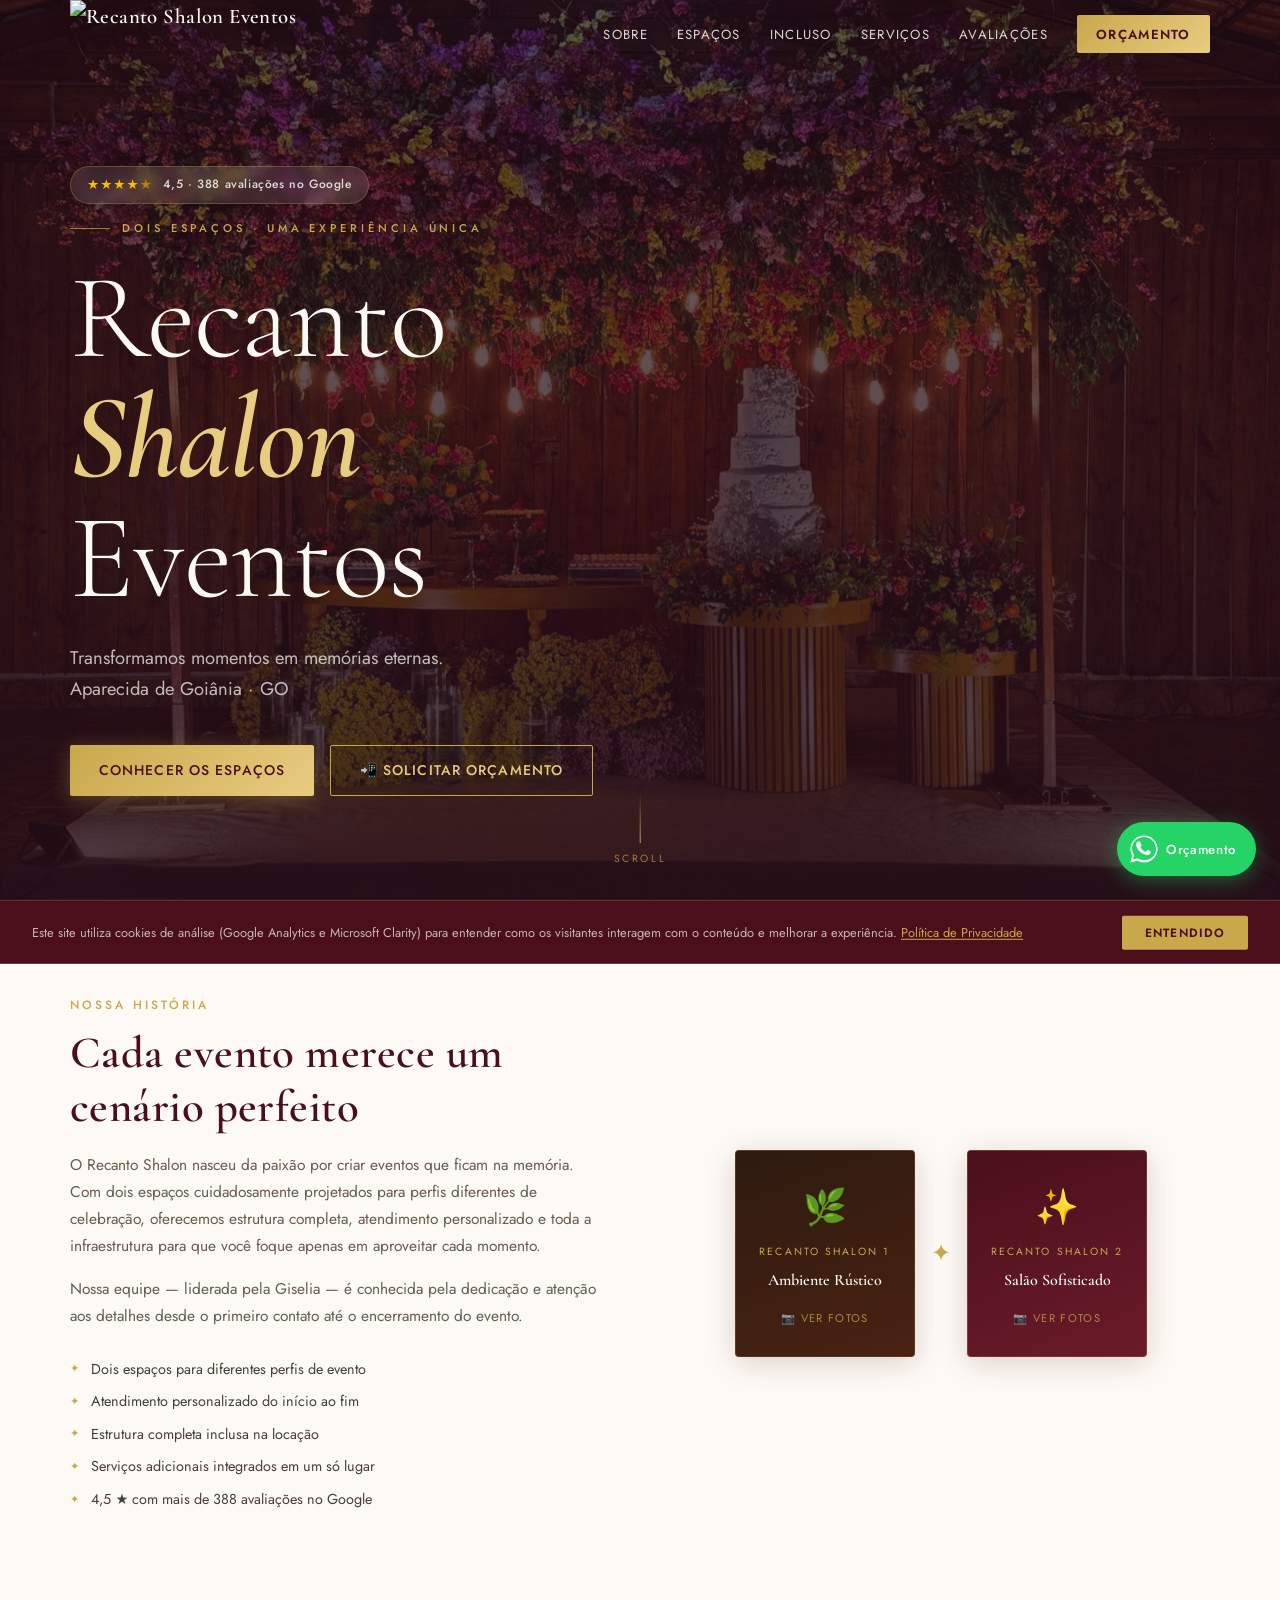
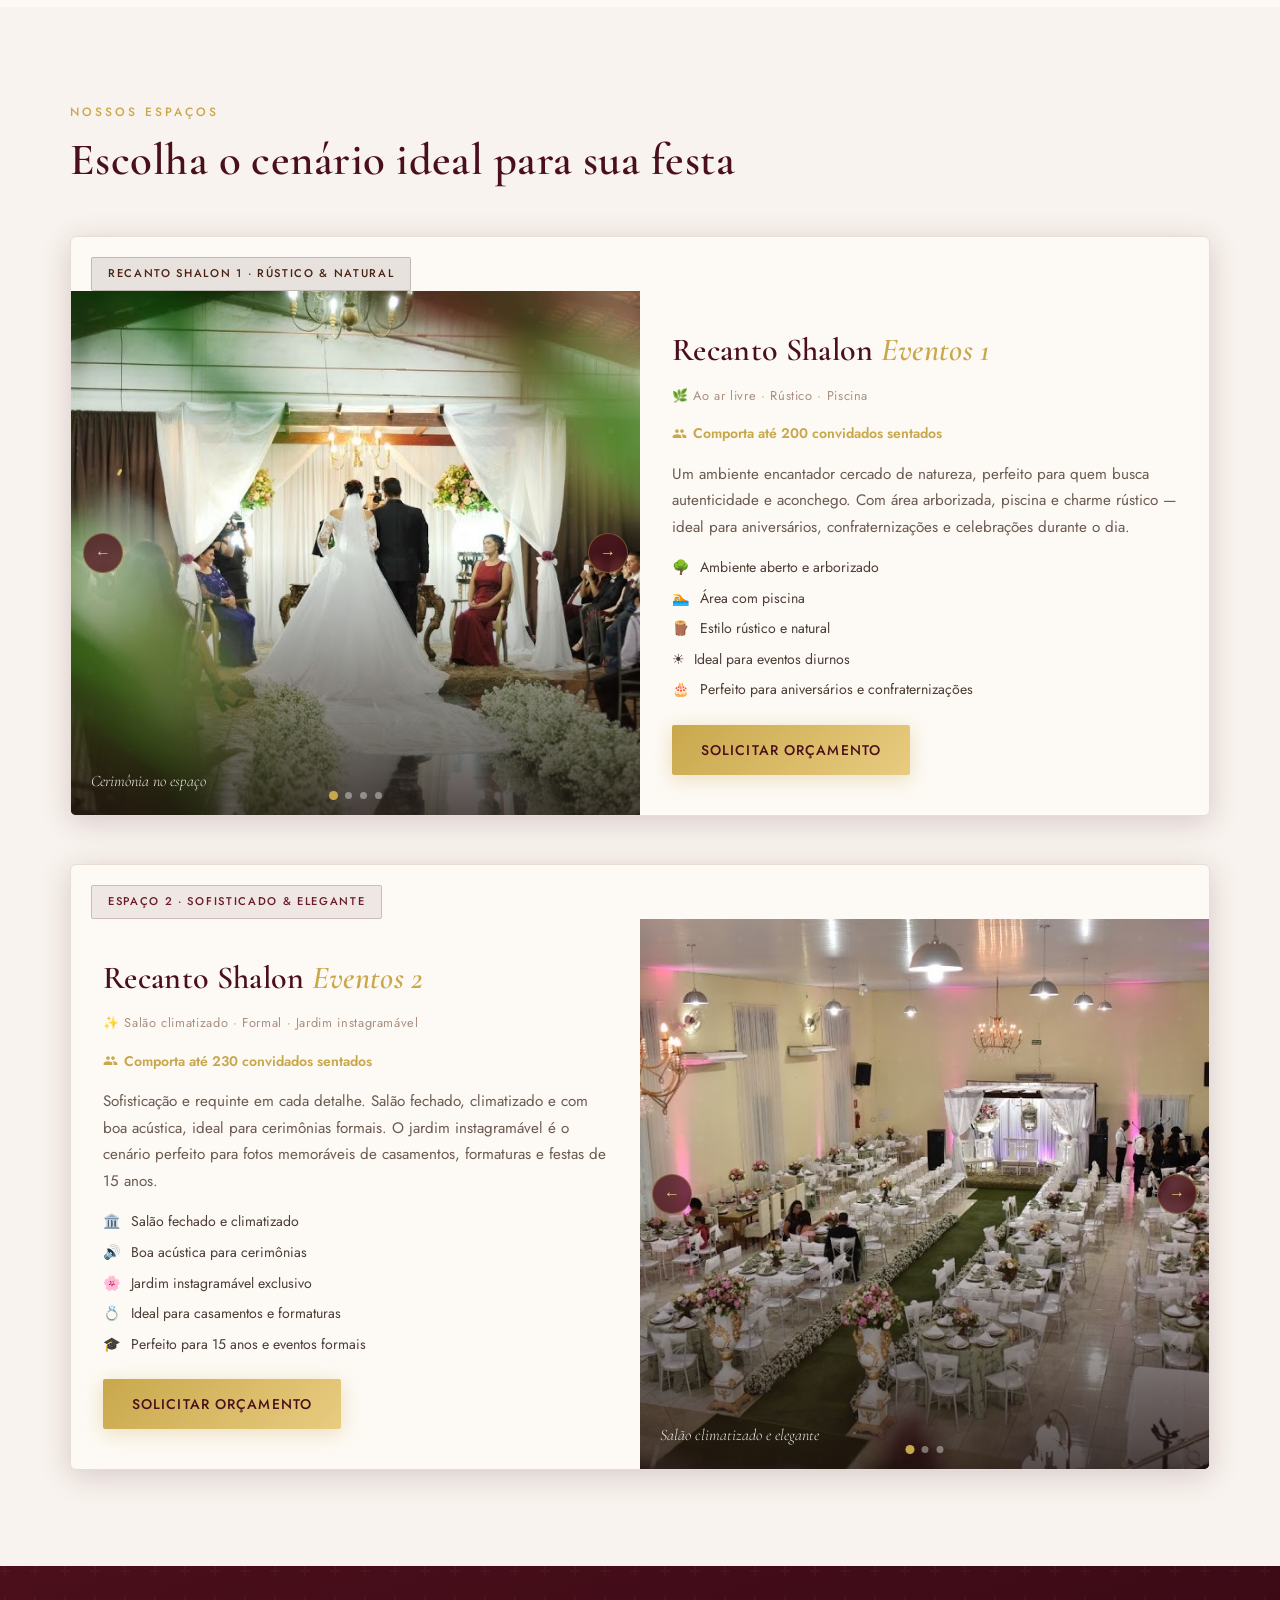
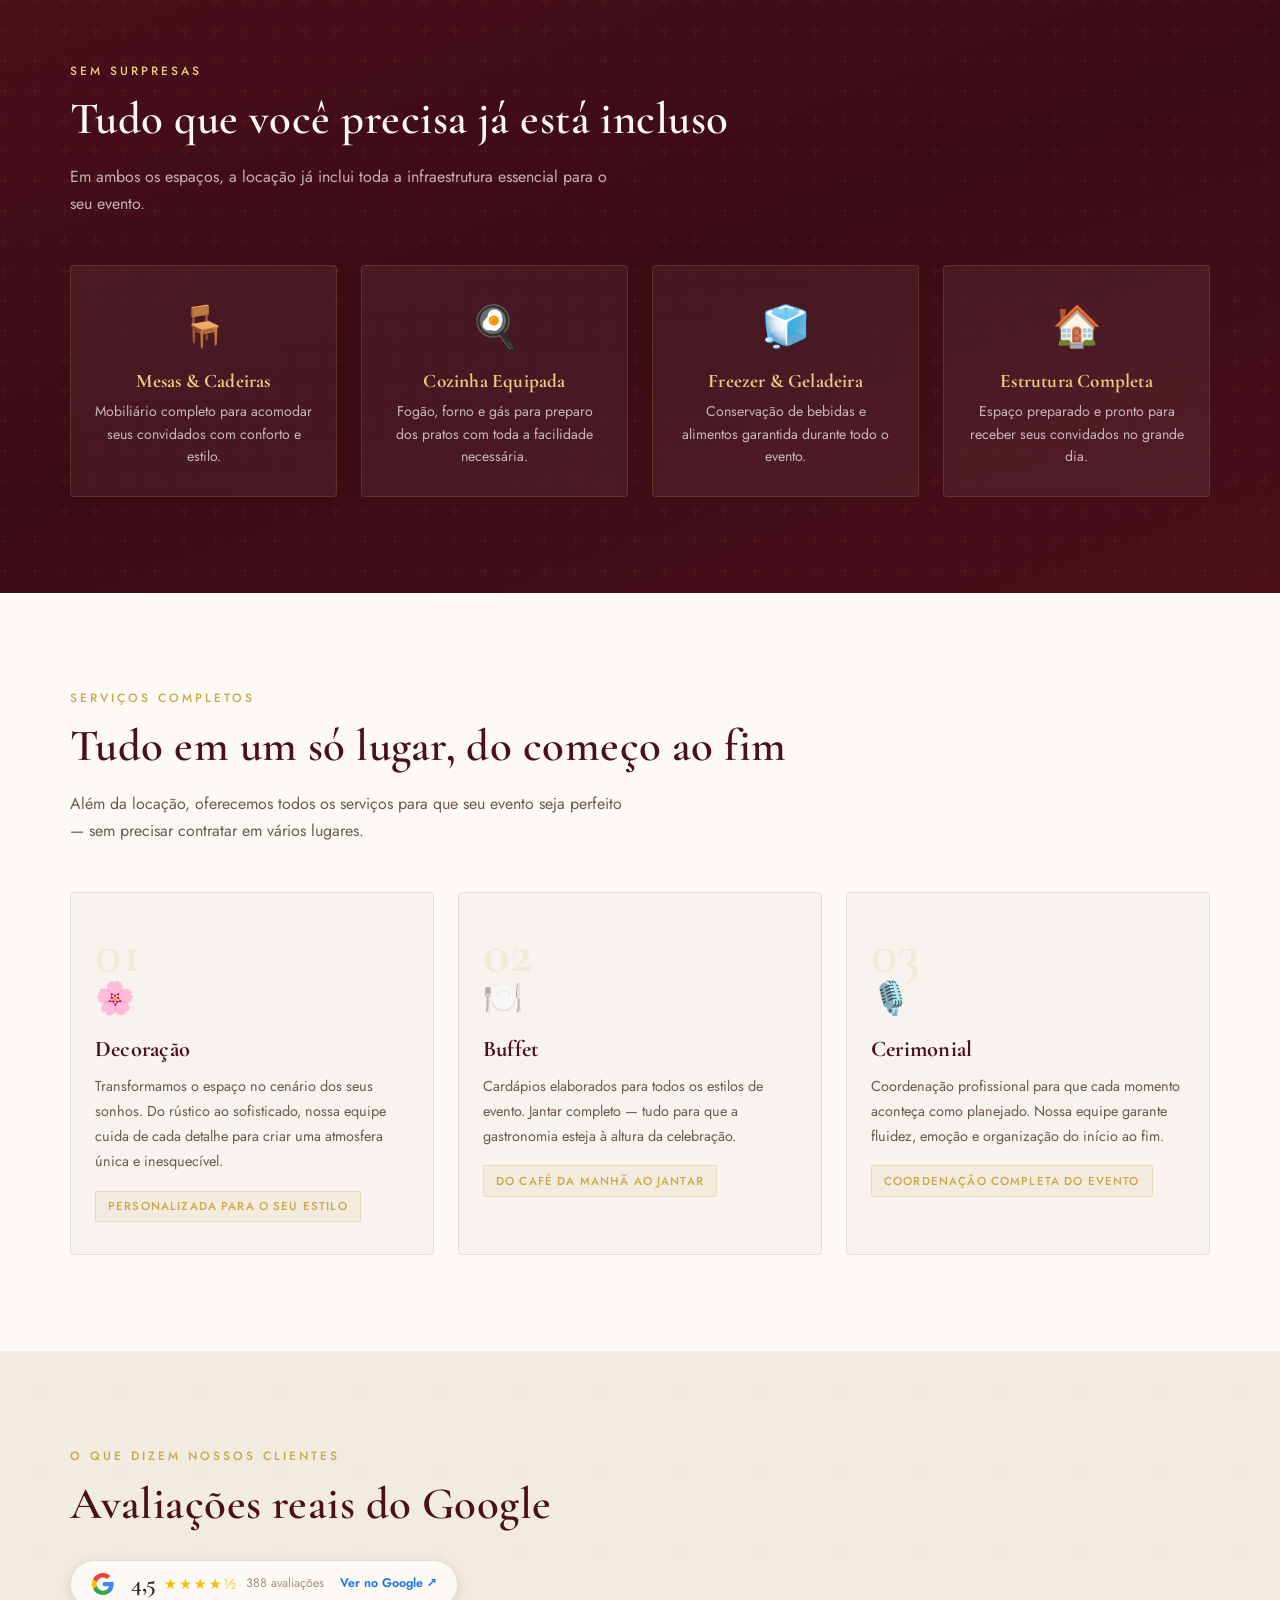
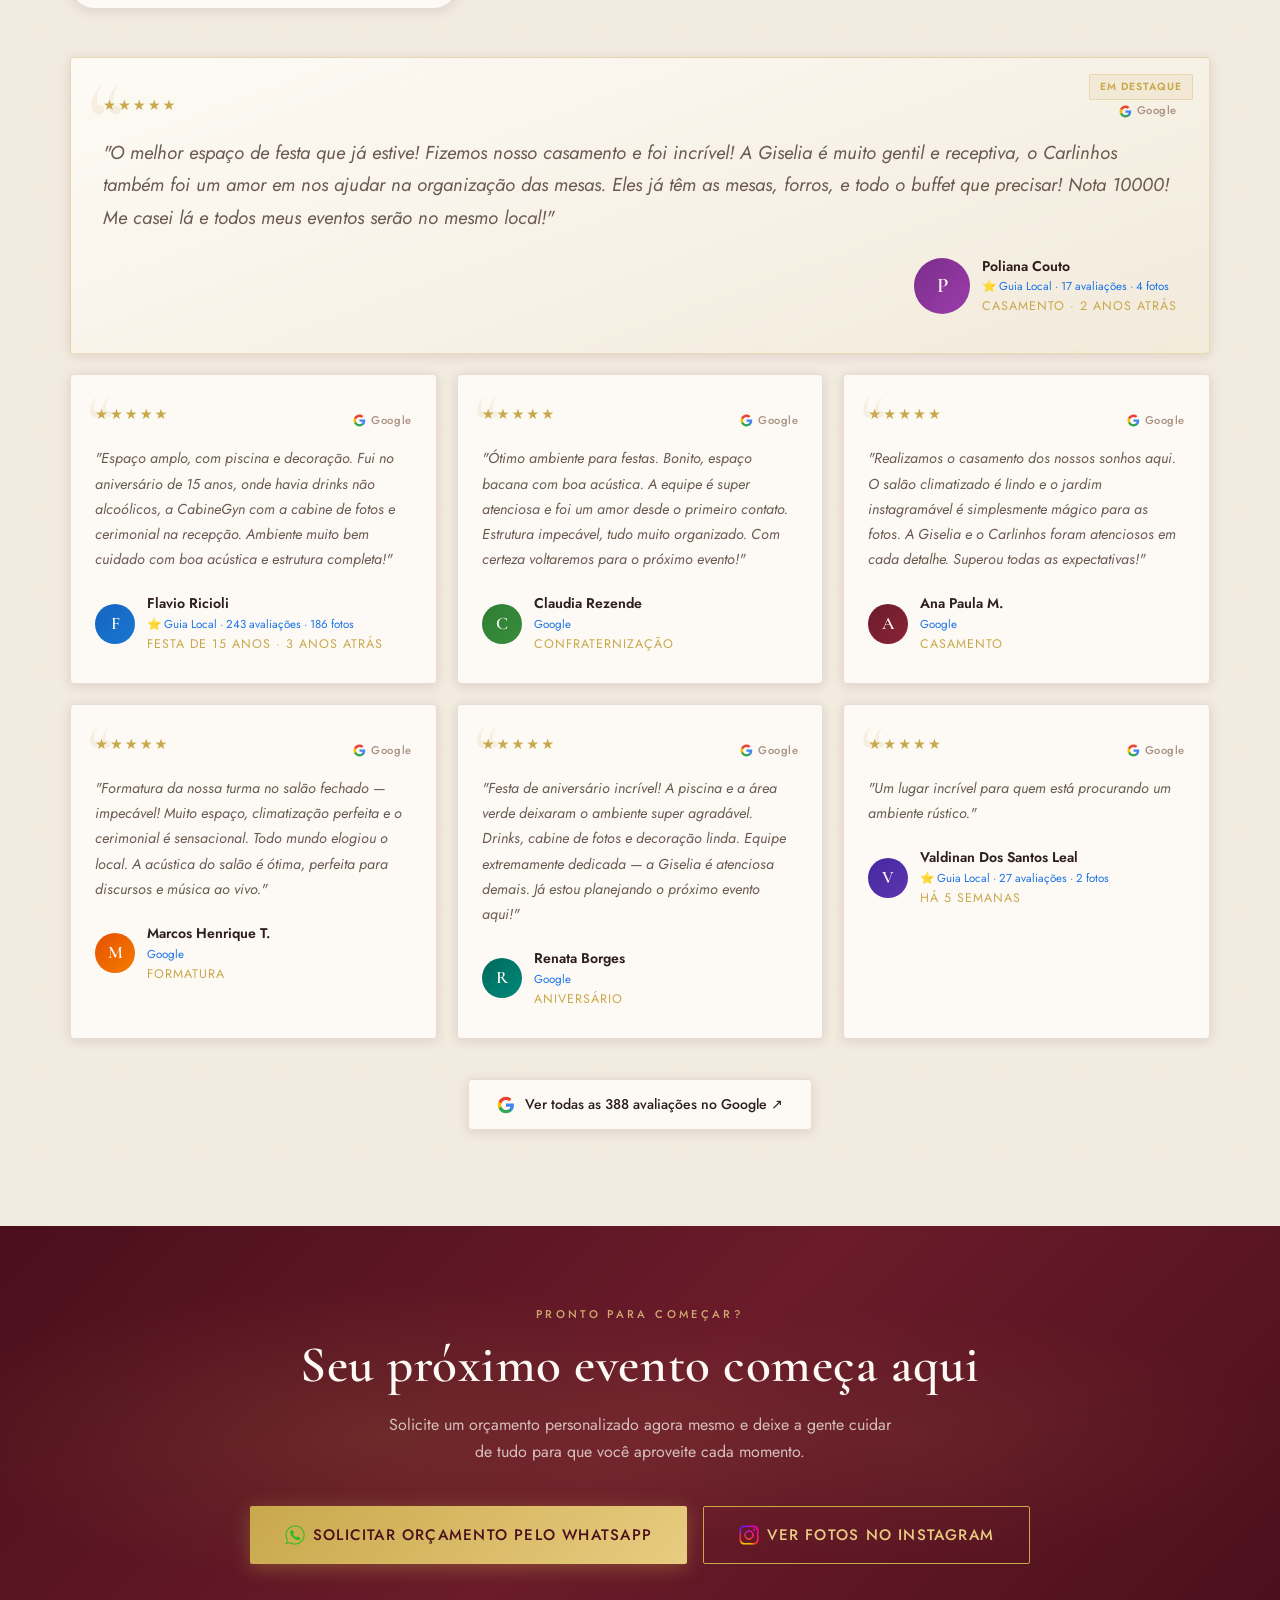
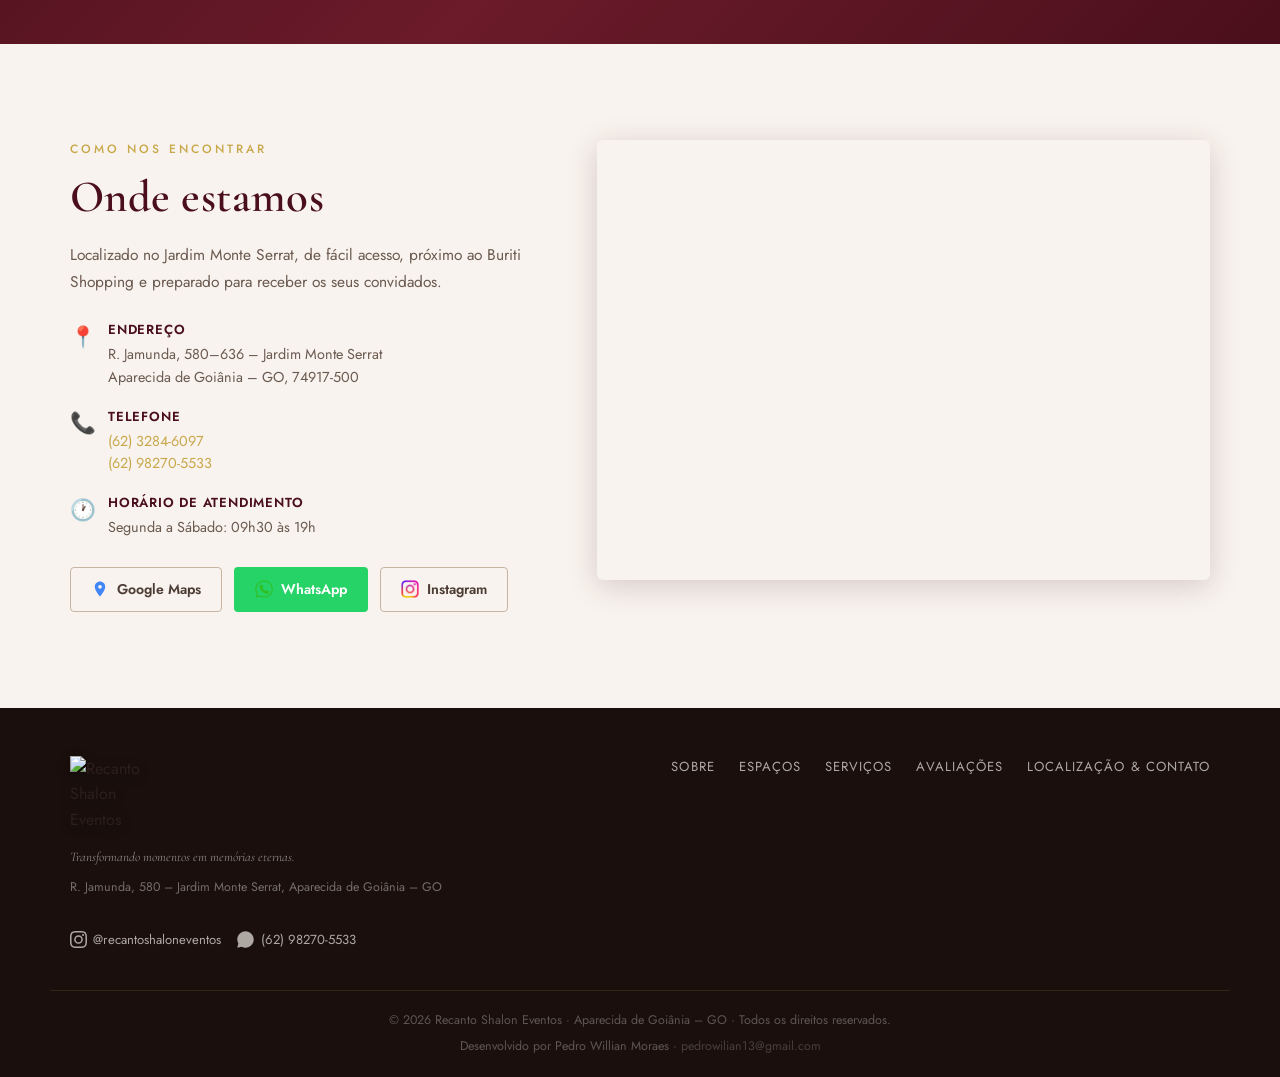
==== commit 1ecc4271: "v1.6: aviso de privacidade LGPD e política de privacidade Adiciona banner de consentimento de cookie" ====
--- a/index.html
+++ b/index.html
@@ -20,6 +20,24 @@
   <!-- Favicon -->
   <link rel="icon" type="image/svg+xml" href="/favicon.svg" />
   <link rel="apple-touch-icon"    href="/logo.png" />
+
+  <!-- Google Analytics 4 -->
+  <script async src="https://www.googletagmanager.com/gtag/js?id=G-FV1GLSNNJL"></script>
+  <script>
+    window.dataLayer = window.dataLayer || [];
+    function gtag(){dataLayer.push(arguments);}
+    gtag('js', new Date());
+    gtag('config', 'G-FV1GLSNNJL');
+  </script>
+
+  <!-- Microsoft Clarity -->
+  <script type="text/javascript">
+    (function(c,l,a,r,i,t,y){
+      c[a]=c[a]||function(){(c[a].q=c[a].q||[]).push(arguments)};
+      t=l.createElement(r);t.async=1;t.src="https://www.clarity.ms/tag/"+i;
+      y=l.getElementsByTagName(r)[0];y.parentNode.insertBefore(t,y);
+    })(window, document, "clarity", "script", "wyapsc15k7");
+  </script>
 
   <link rel="preconnect" href="https://fonts.googleapis.com" />
   <link rel="preconnect" href="https://fonts.gstatic.com" crossorigin />
@@ -682,5 +700,14 @@
   </a>
 
   <script src="script.js"></script>
+
+  <!-- ========== LGPD COOKIE BANNER ========== -->
+  <div class="cookie-banner" id="cookie-banner" role="dialog" aria-label="Aviso de privacidade e cookies" aria-live="polite">
+    <p class="cookie-text">
+      Este site utiliza cookies de análise (Google Analytics e Microsoft Clarity) para entender como os visitantes interagem com o conteúdo e melhorar a experiência.
+      <a href="/privacidade.html" class="cookie-link">Política de Privacidade</a>
+    </p>
+    <button class="cookie-btn" id="cookie-accept">Entendido</button>
+  </div>
 </body>
 </html>
--- a/style.css
+++ b/style.css
@@ -1315,6 +1315,83 @@
 }
 
 /* ══════════════════════════════════════════
+   LGPD COOKIE BANNER
+══════════════════════════════════════════ */
+.cookie-banner {
+  position: fixed;
+  bottom: 0;
+  left: 0;
+  right: 0;
+  z-index: 9000;
+  background: var(--vinho-deep);
+  border-top: 1px solid rgba(201, 168, 76, 0.25);
+  padding: 0.9rem 2rem;
+  display: flex;
+  align-items: center;
+  gap: 1.5rem;
+  flex-wrap: wrap;
+  transform: translateY(100%);
+  transition: transform 0.45s var(--ease-out);
+}
+
+.cookie-banner.visible {
+  transform: translateY(0);
+}
+
+.cookie-text {
+  font-family: var(--font-body);
+  font-size: 0.8rem;
+  color: rgba(253, 250, 245, 0.7);
+  line-height: 1.55;
+  flex: 1;
+  min-width: 220px;
+  margin: 0;
+}
+
+.cookie-link {
+  color: var(--gold);
+  text-decoration: underline;
+  text-underline-offset: 2px;
+  white-space: nowrap;
+}
+
+.cookie-link:hover {
+  color: var(--gold-light);
+}
+
+.cookie-btn {
+  background: var(--gold);
+  color: var(--vinho-deep);
+  border: none;
+  padding: 0.5rem 1.4rem;
+  font-family: var(--font-body);
+  font-size: 0.75rem;
+  font-weight: 600;
+  letter-spacing: 0.1em;
+  text-transform: uppercase;
+  border-radius: 2px;
+  cursor: pointer;
+  white-space: nowrap;
+  flex-shrink: 0;
+  transition: background 0.2s var(--ease-out);
+}
+
+.cookie-btn:hover {
+  background: var(--gold-light);
+}
+
+.cookie-btn:focus-visible {
+  outline: 2px solid var(--gold-light);
+  outline-offset: 3px;
+}
+
+/* Empurra o botão WhatsApp acima do banner quando visível */
+body.cookie-visible .whatsapp-float {
+  transition: bottom 0.45s var(--ease-out), transform 0.35s var(--ease-out),
+              box-shadow 0.35s var(--ease-out), background 0.2s;
+}
+
+/* ══════════════════════════════════════════
    RESPONSIVIDADE — TABLET (≥ 640px)
 ══════════════════════════════════════════ */
 @media (min-width: 640px) {
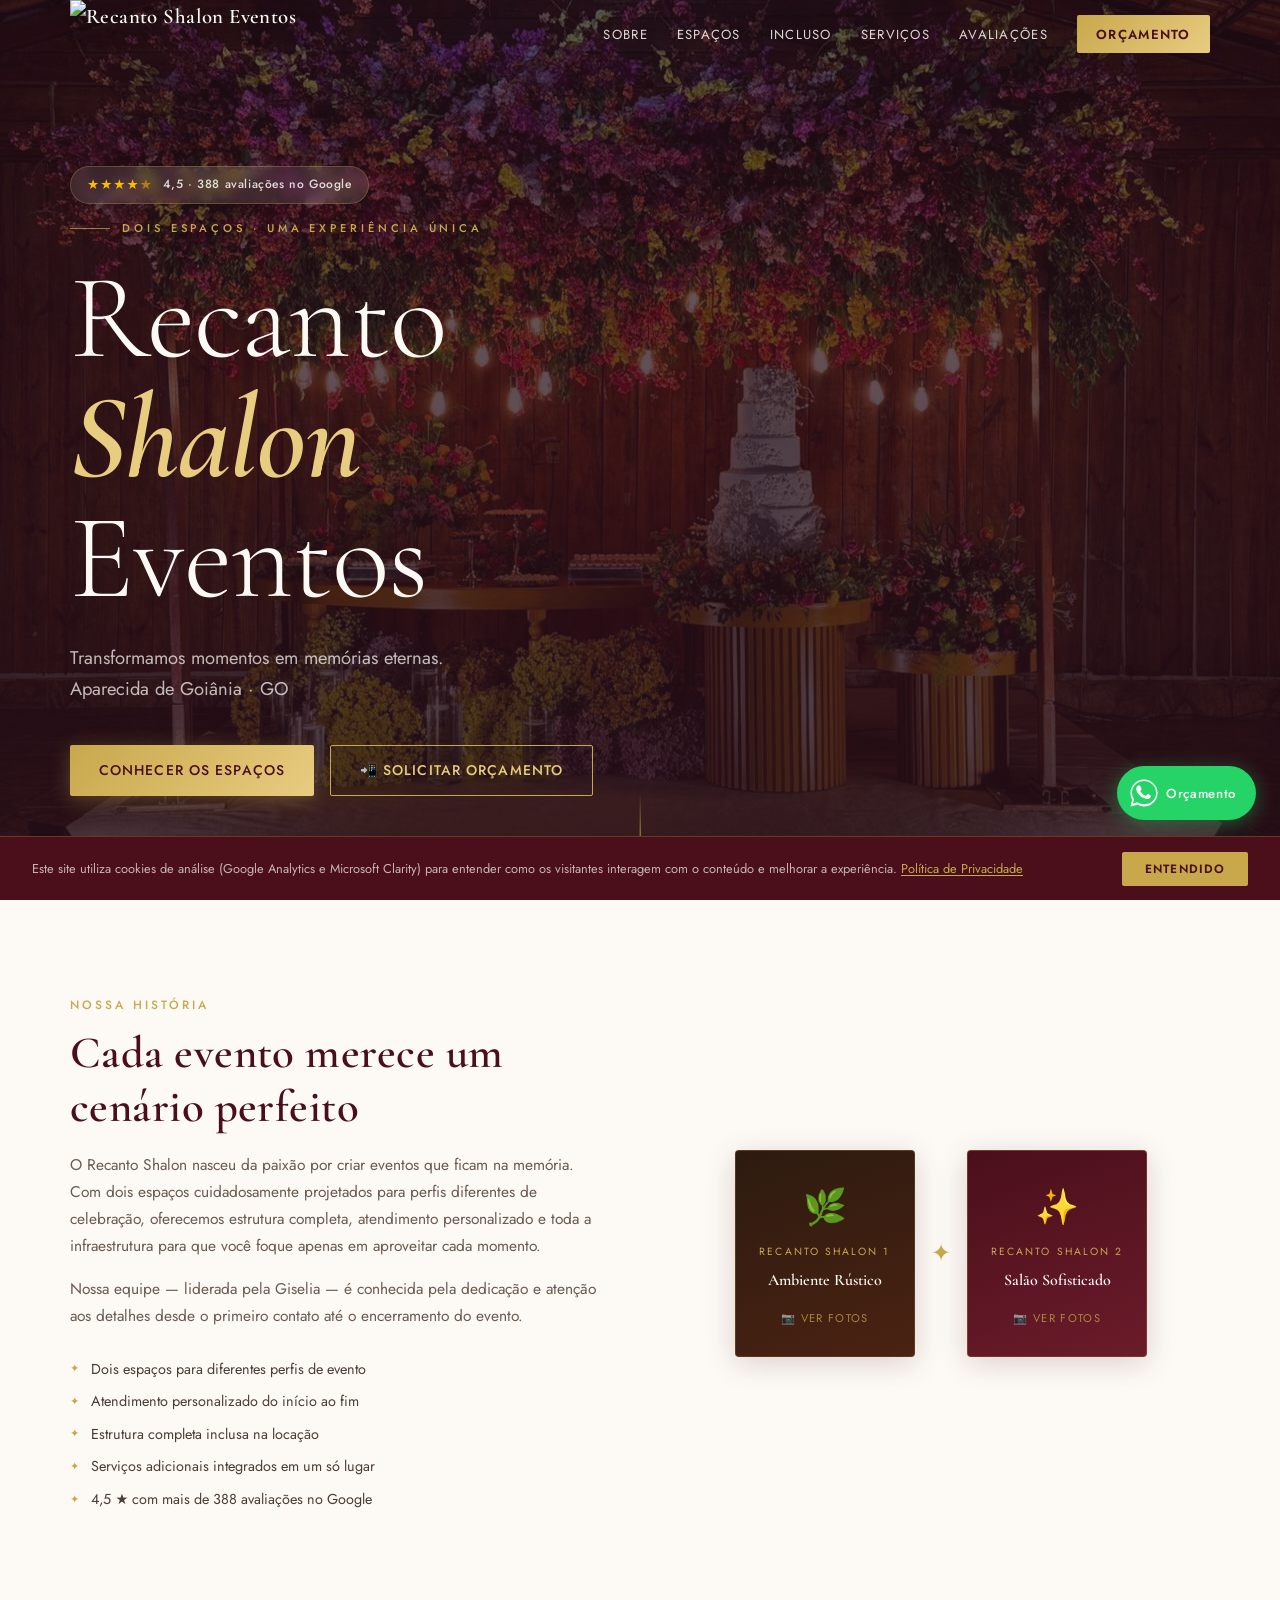
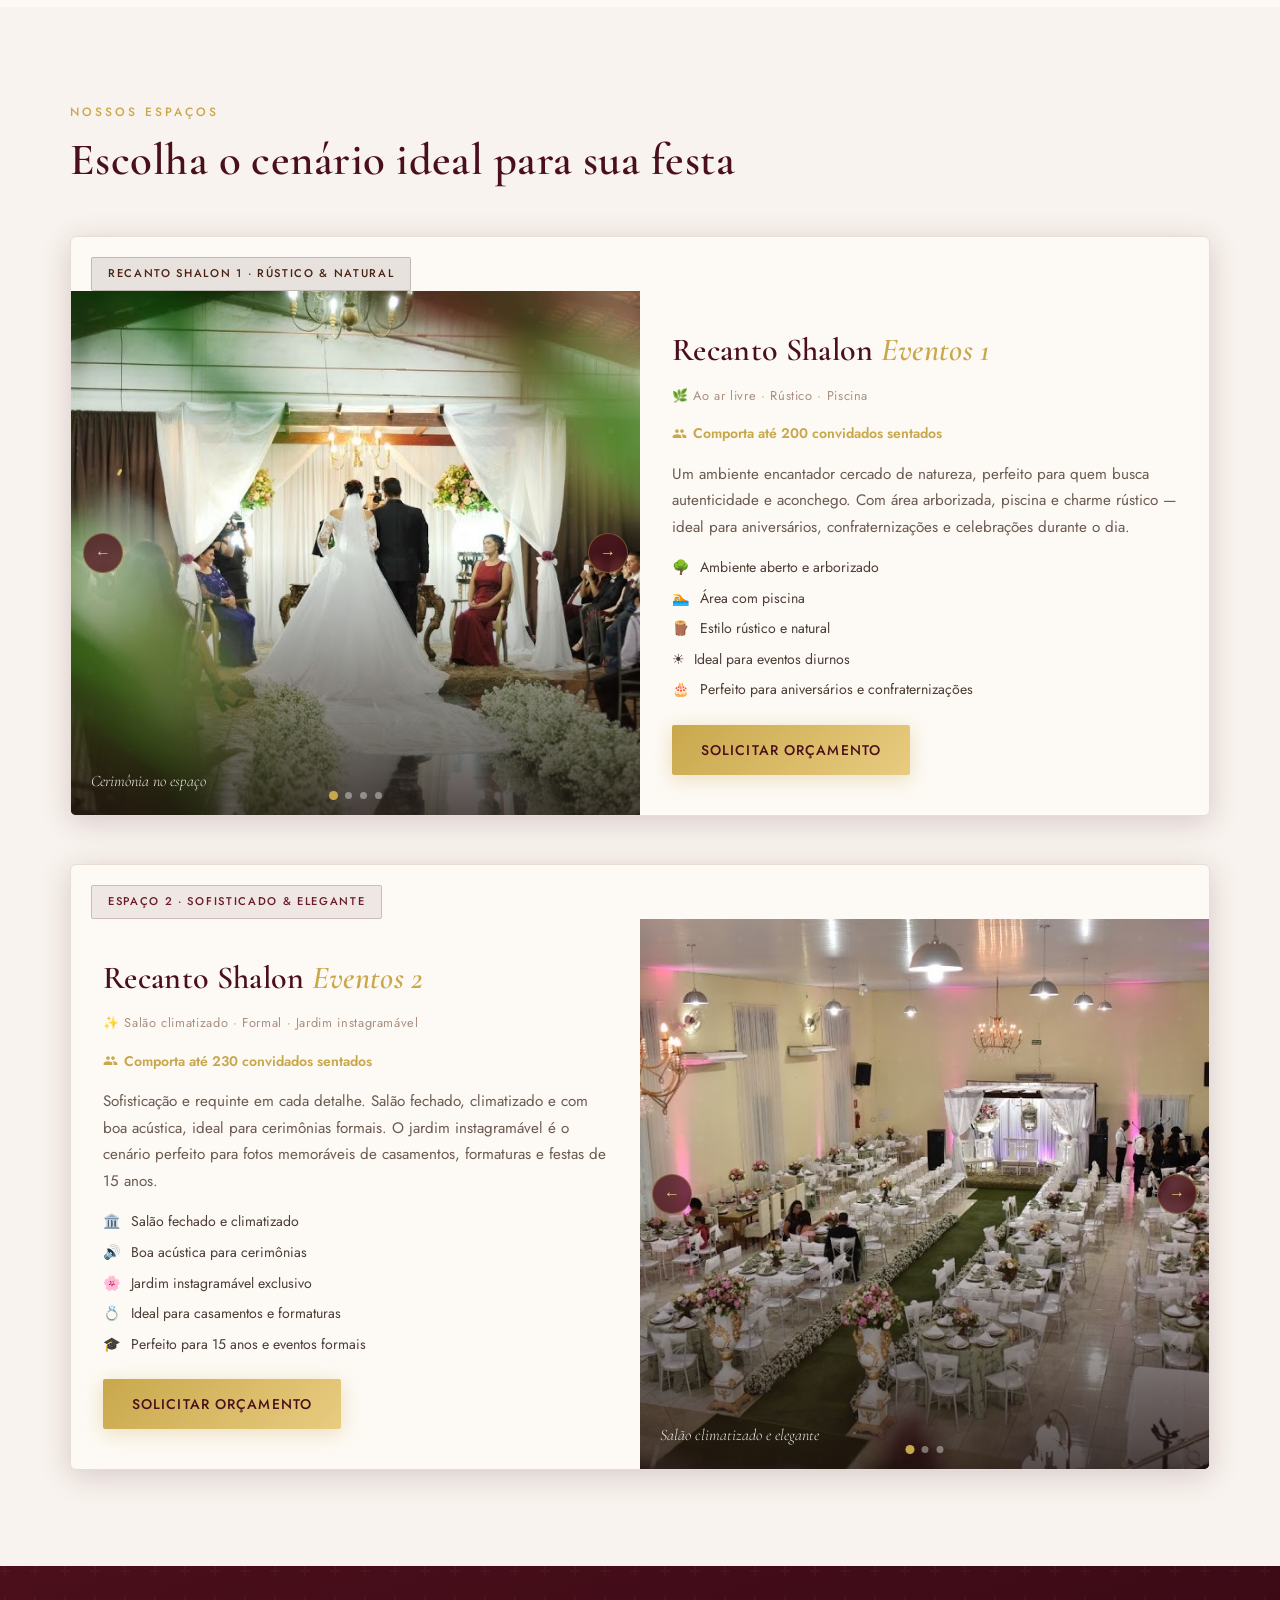
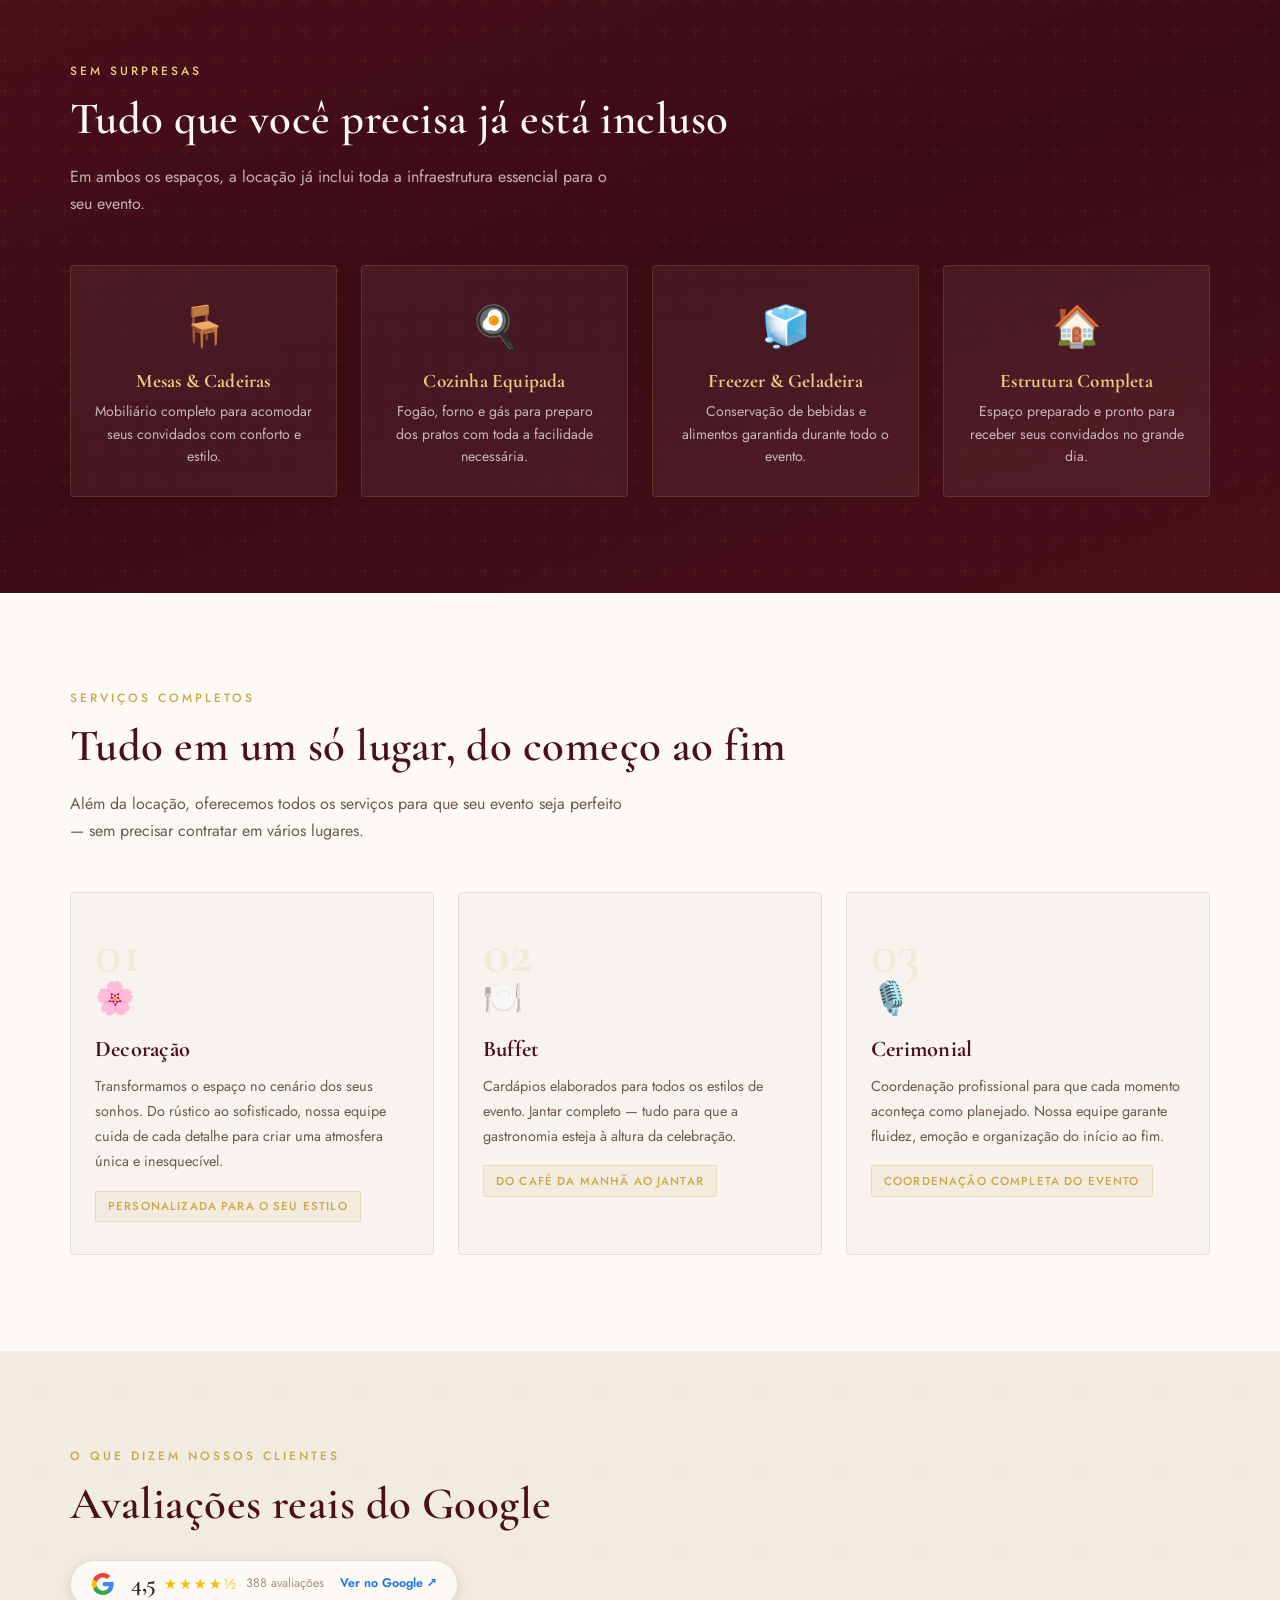
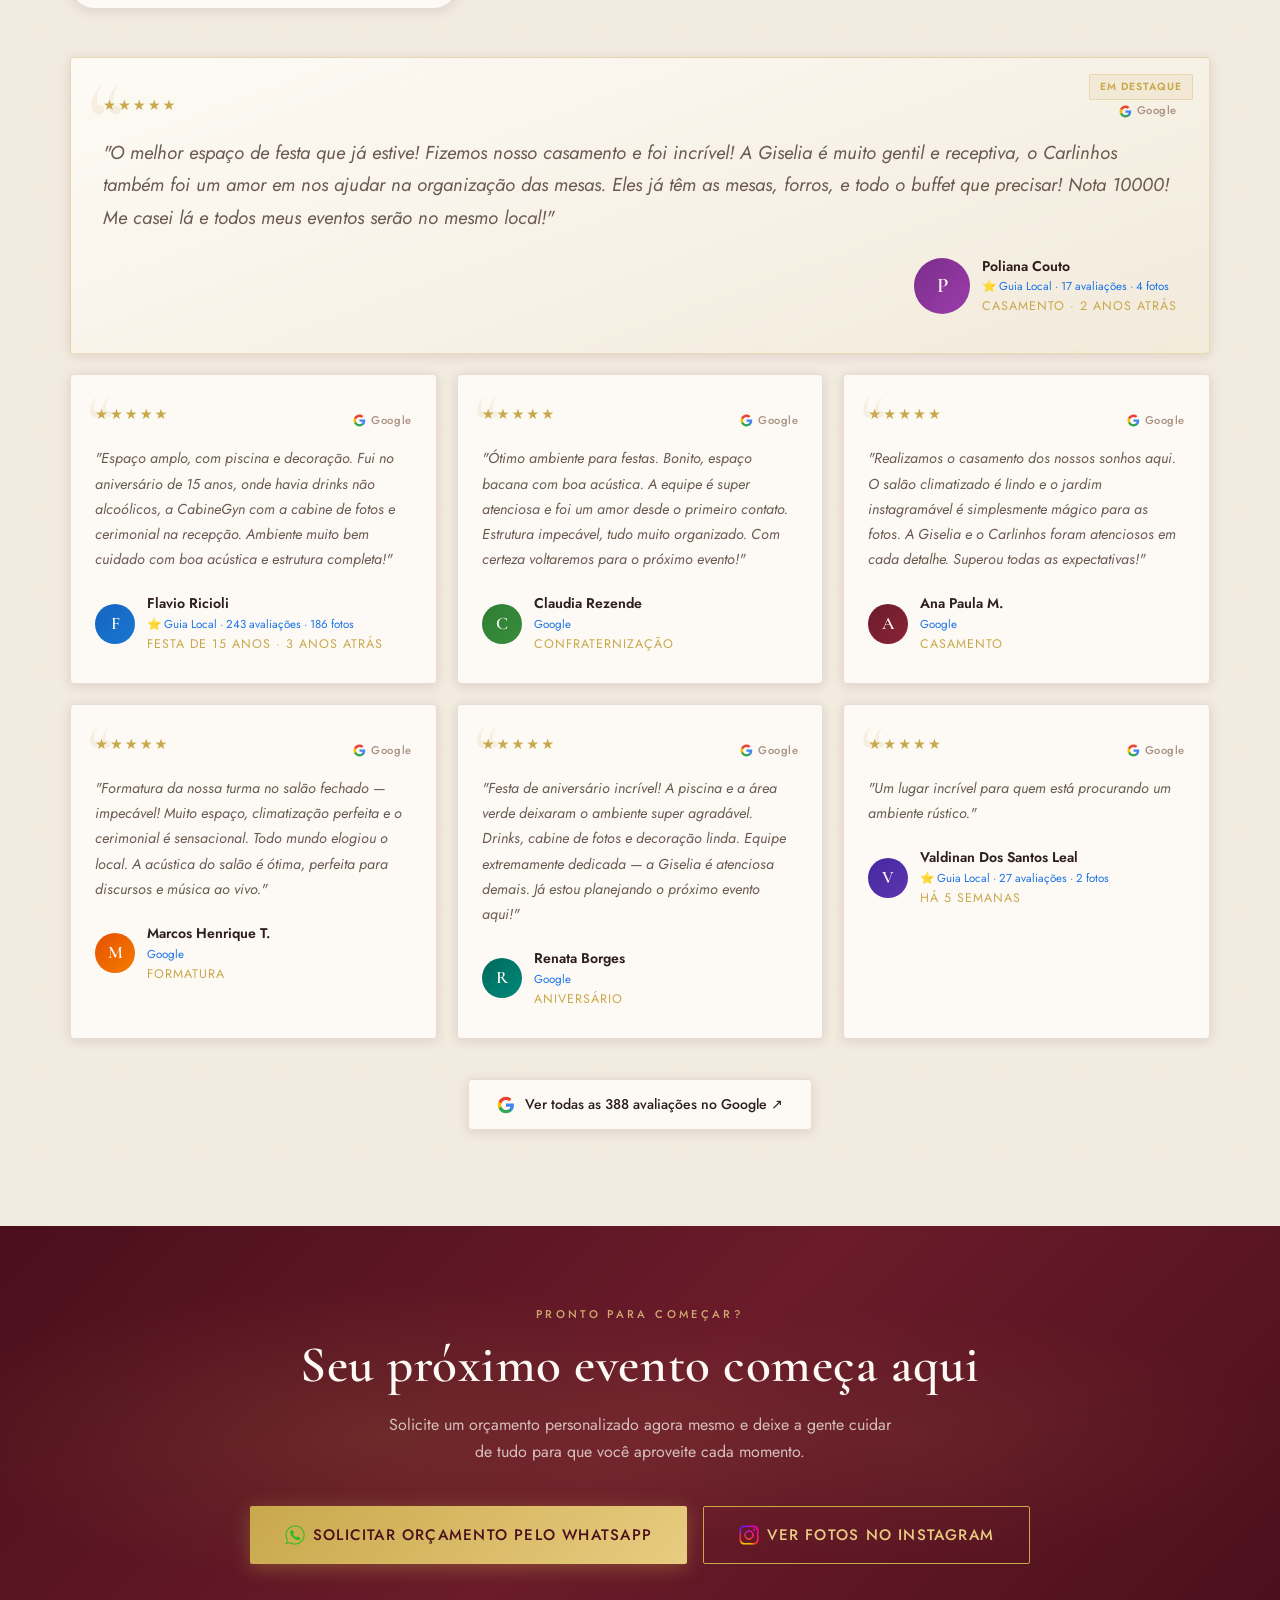
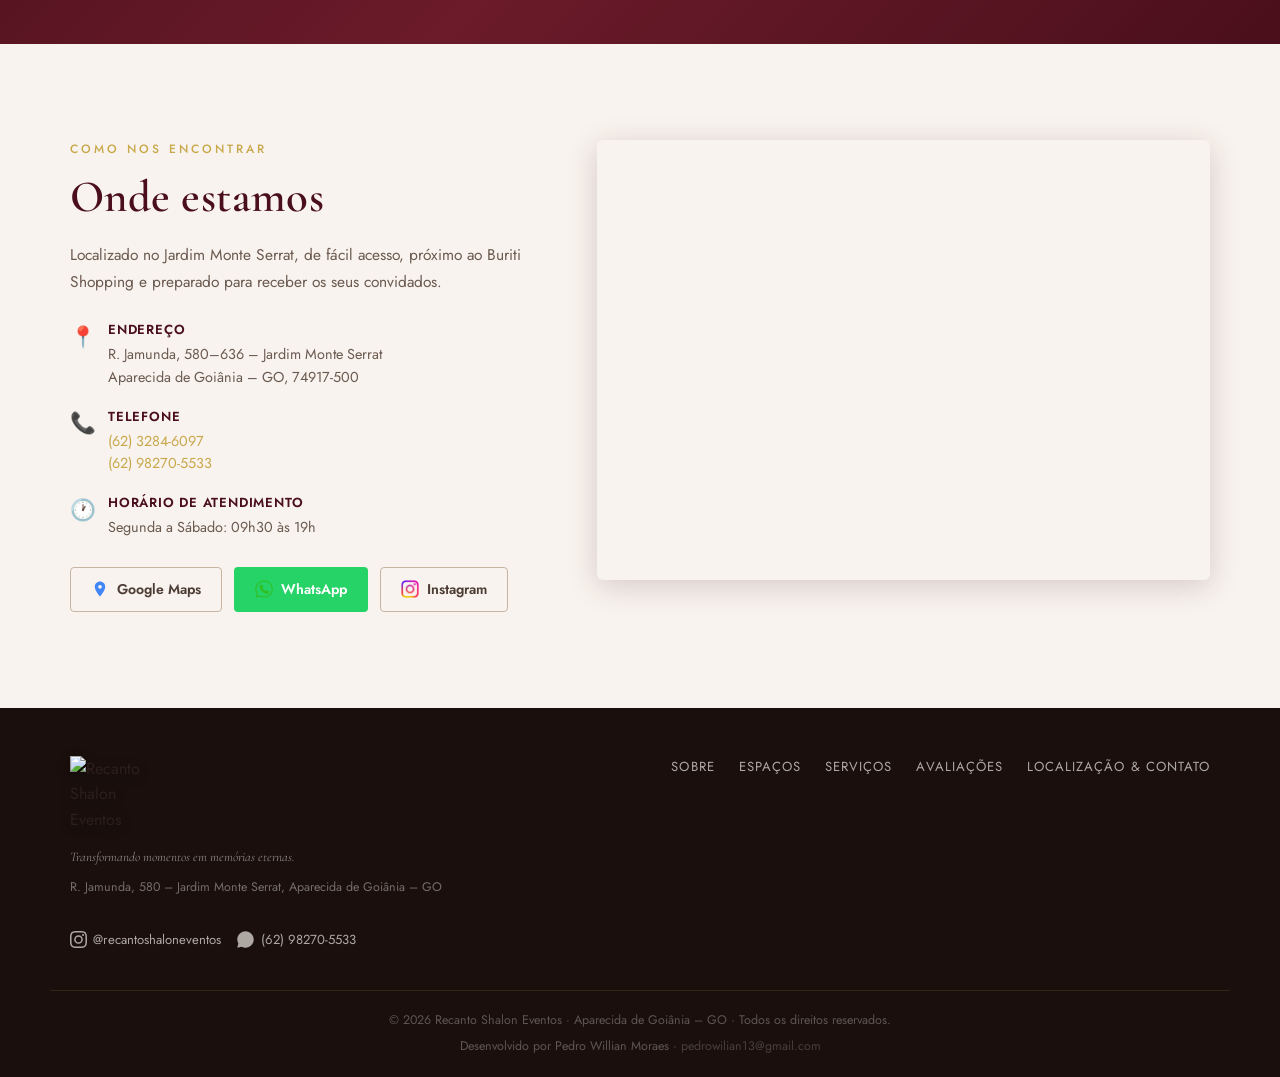
==== commit 5286761b: "fix: cookie banner antes do script.js para getElementById funcionar" ====
--- a/index.html
+++ b/index.html
@@ -699,8 +699,6 @@
     <span class="whatsapp-float-text">Orçamento</span>
   </a>
 
-  <script src="script.js"></script>
-
   <!-- ========== LGPD COOKIE BANNER ========== -->
   <div class="cookie-banner" id="cookie-banner" role="dialog" aria-label="Aviso de privacidade e cookies" aria-live="polite">
     <p class="cookie-text">
@@ -709,5 +707,7 @@
     </p>
     <button class="cookie-btn" id="cookie-accept">Entendido</button>
   </div>
+
+  <script src="script.js"></script>
 </body>
 </html>
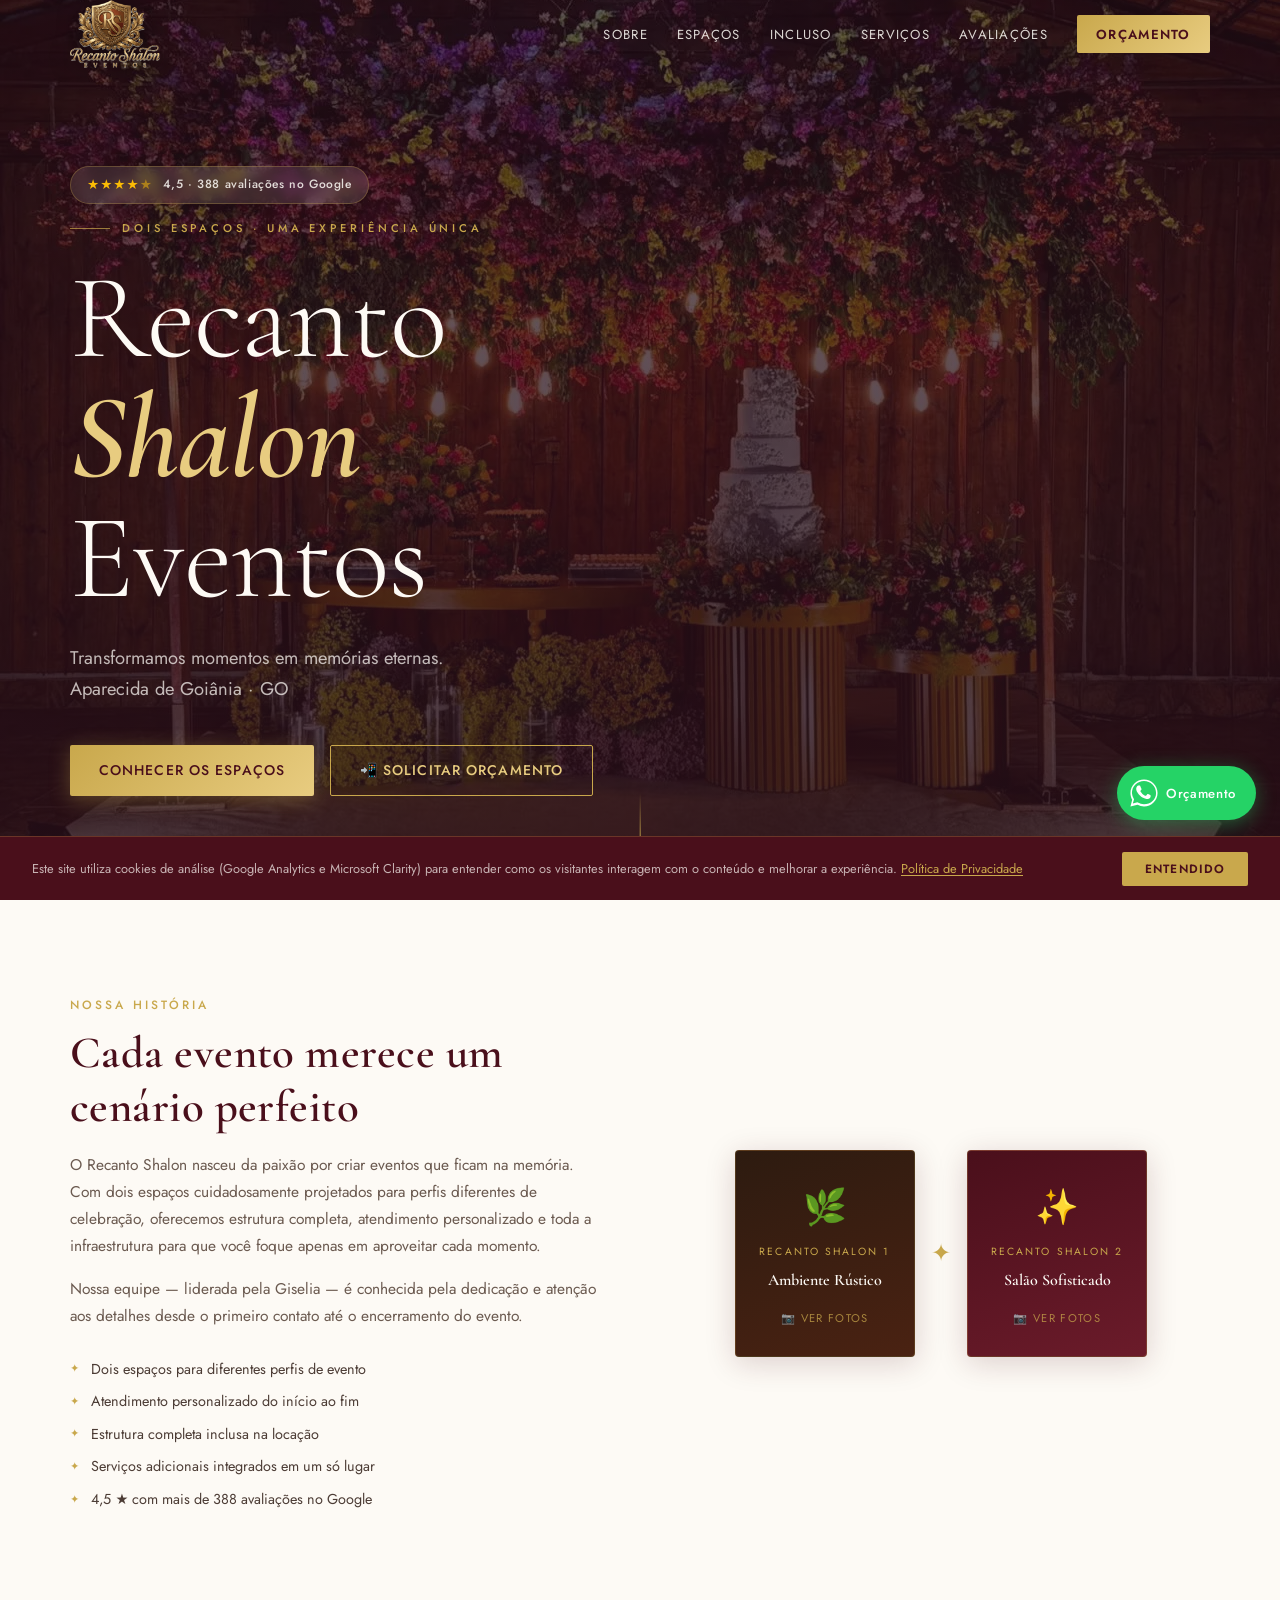
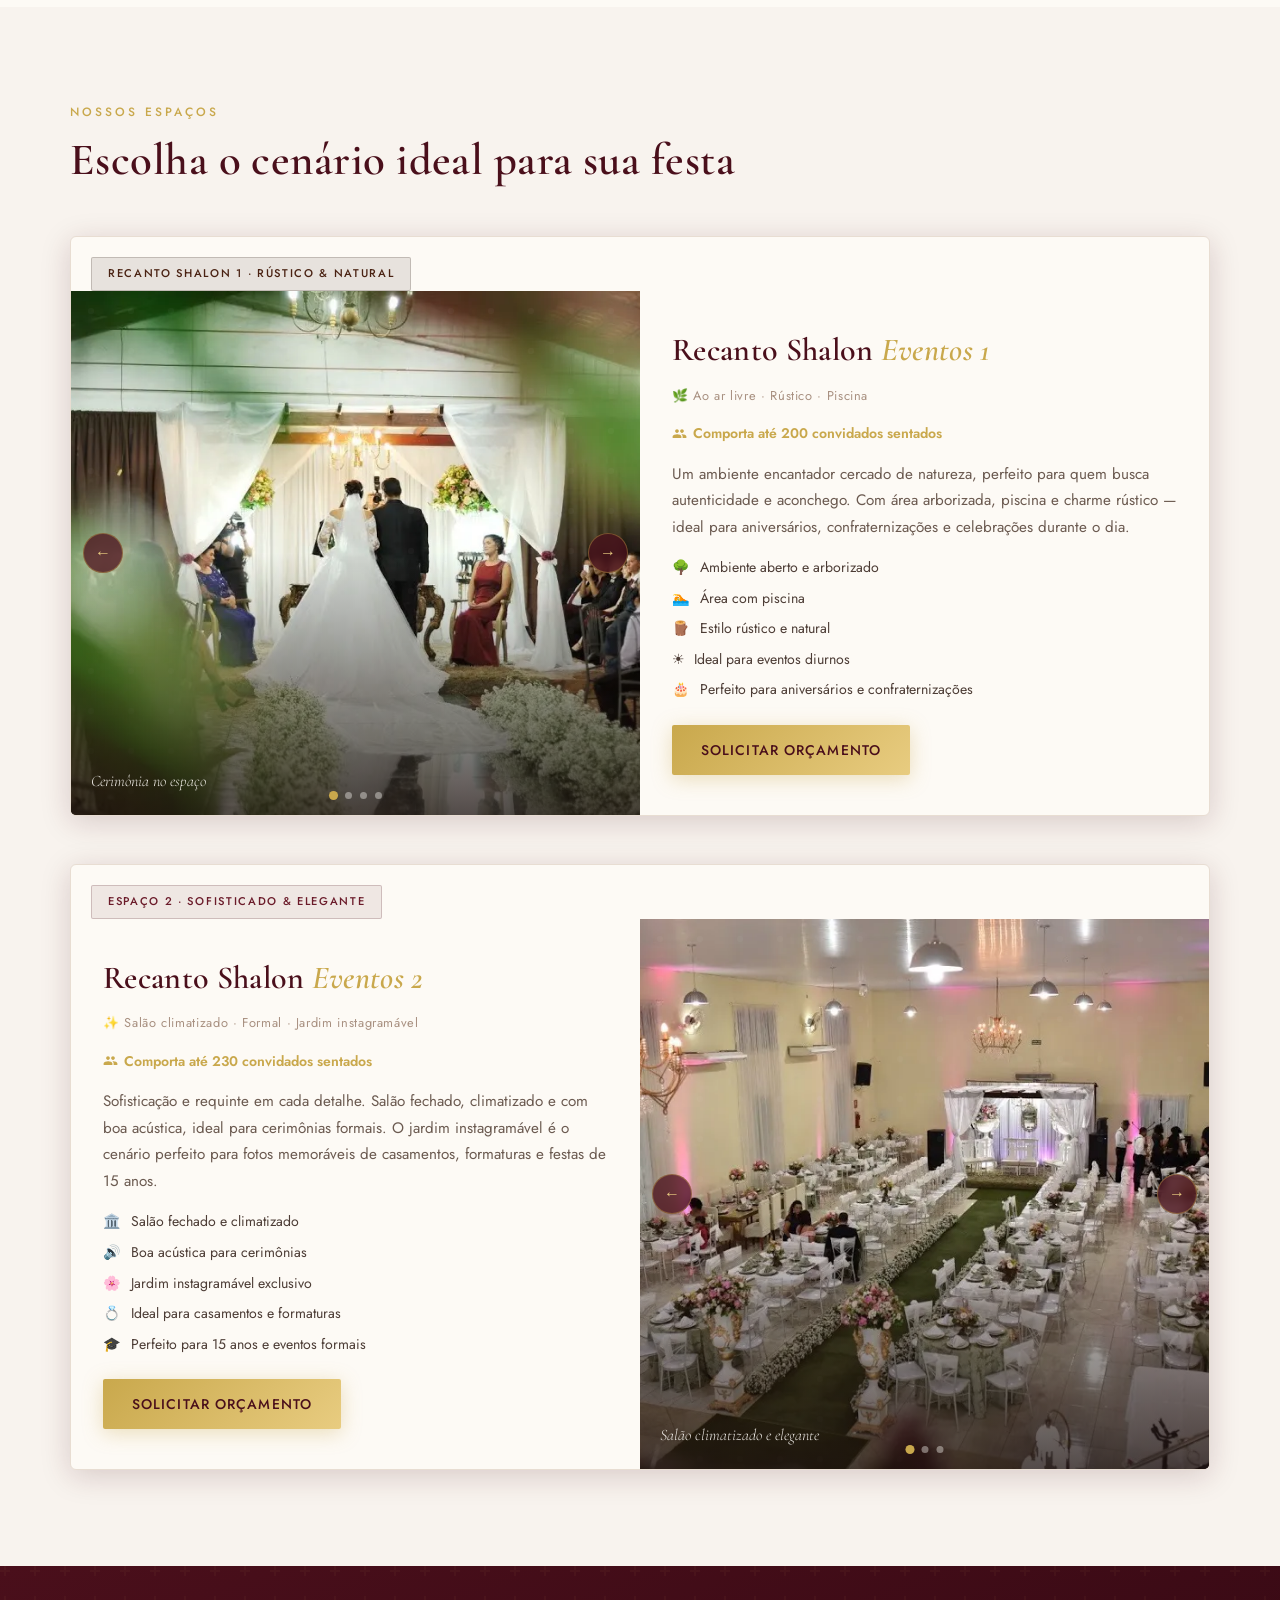
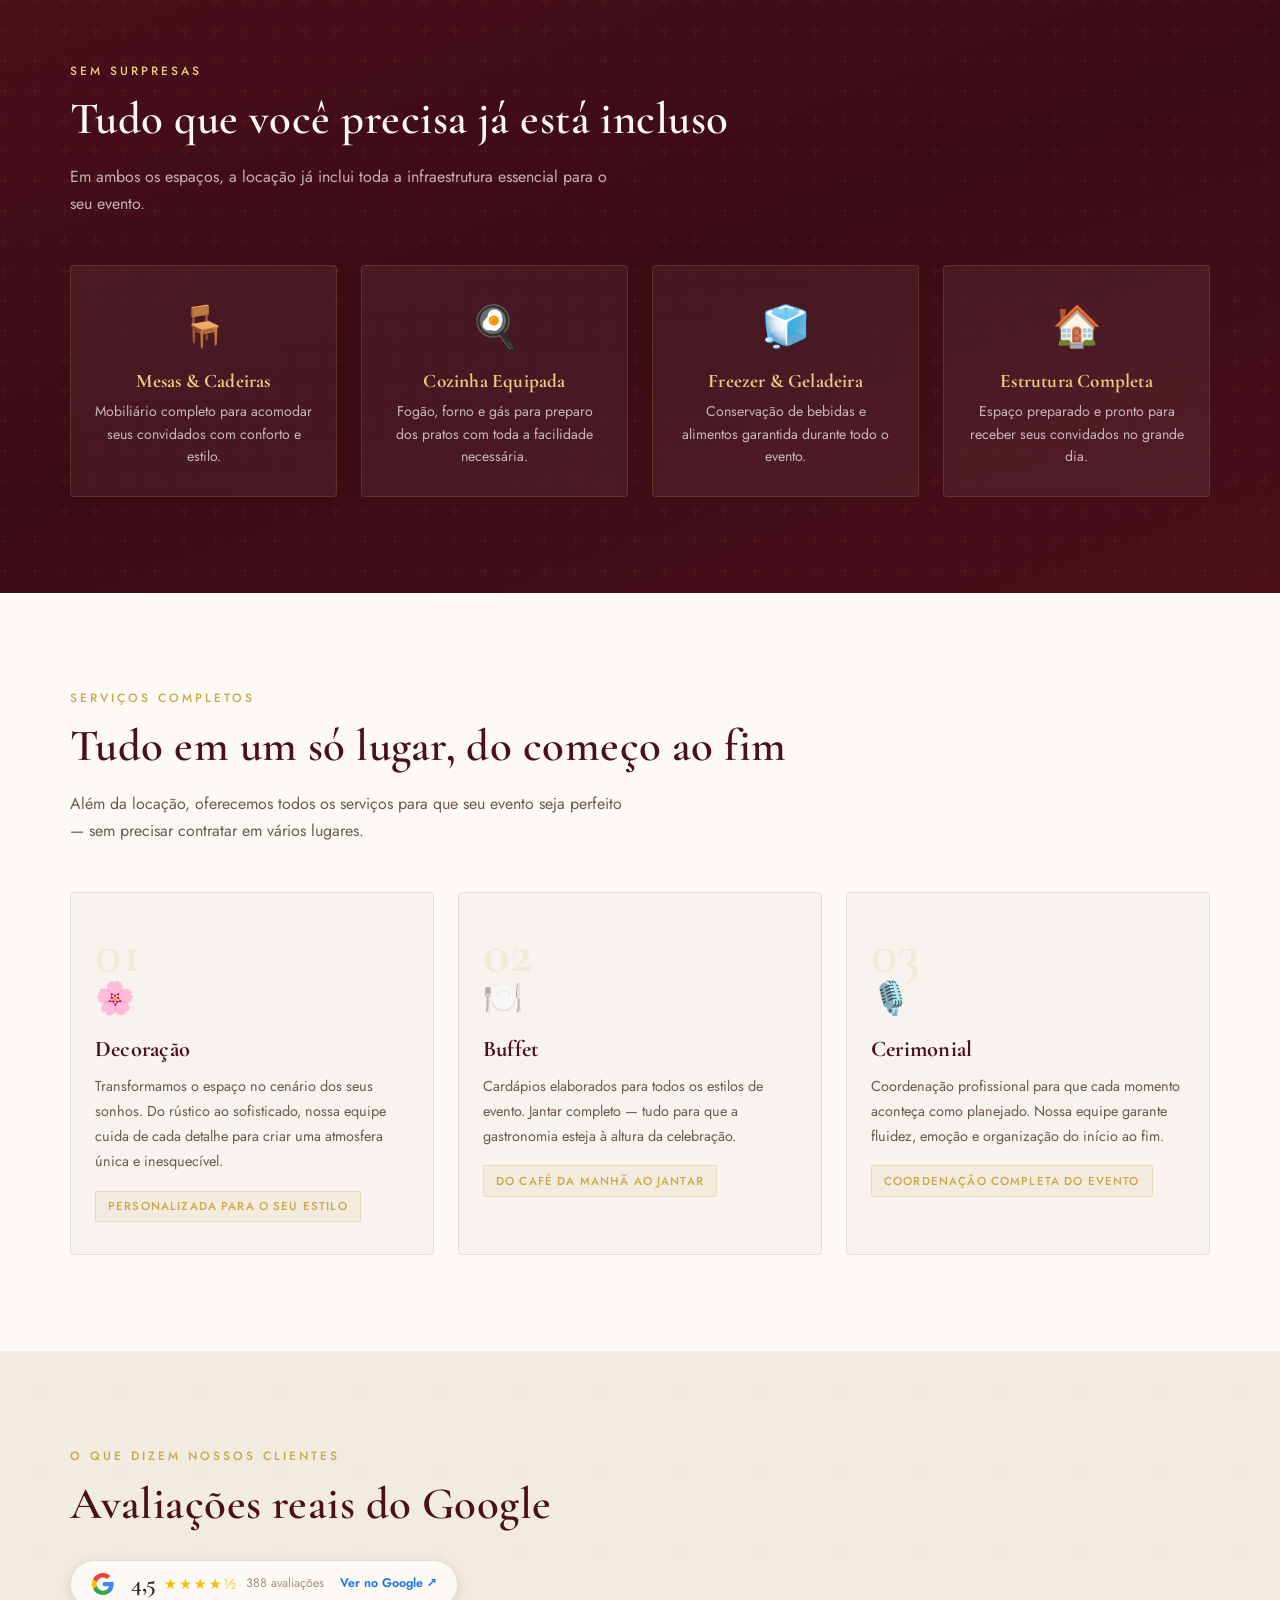
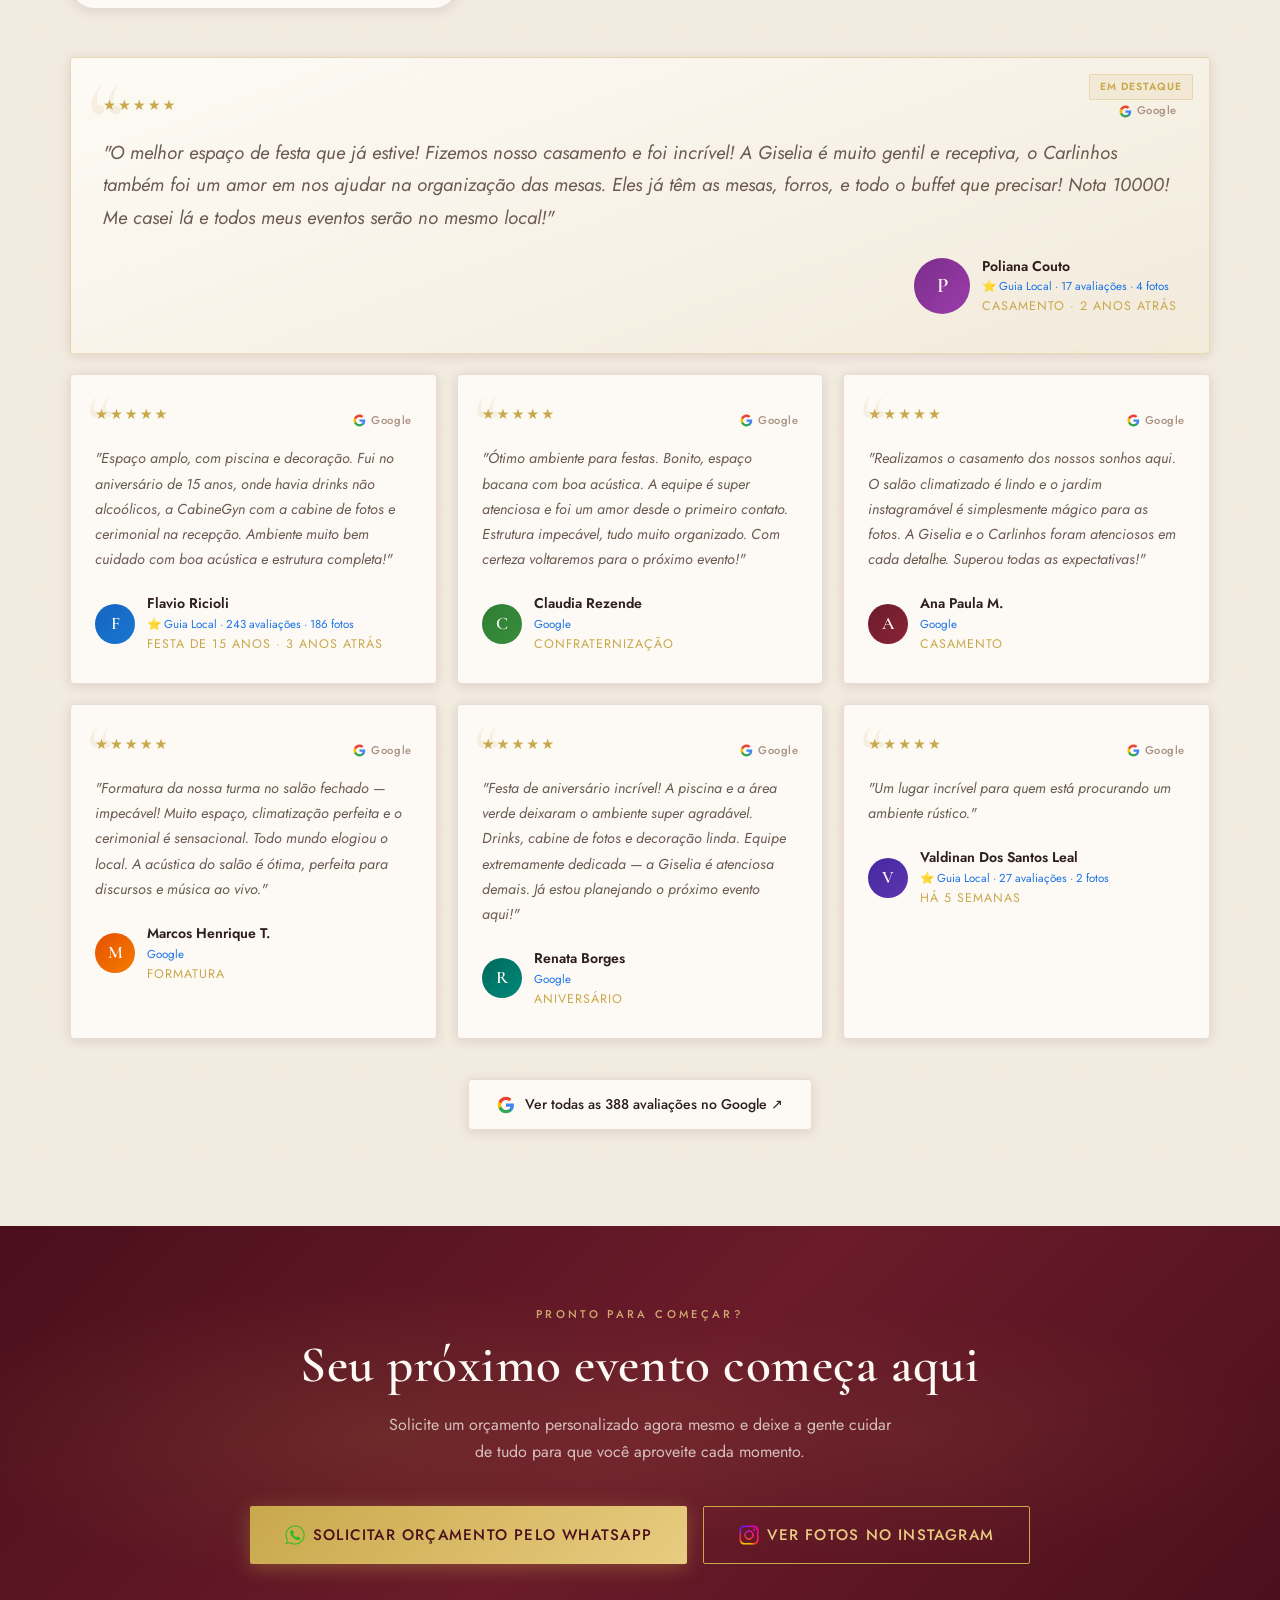
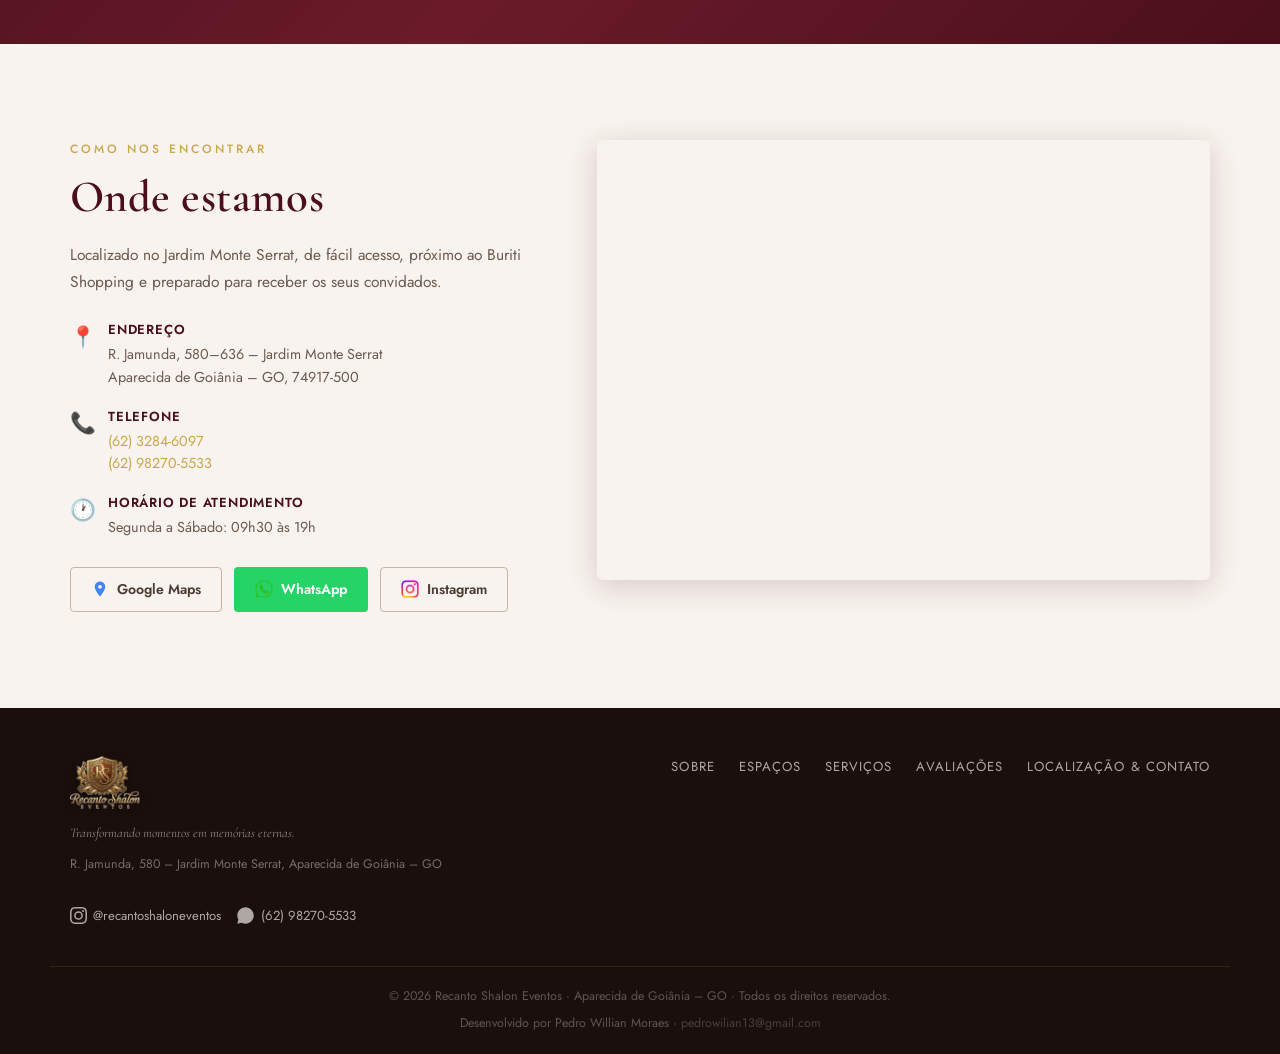
==== commit e83b450c: "Auditoria de segurança, SEO e performance (checklist site novo) Segurança: remove admin.js/admin.css" ====
--- a/index.html
+++ b/index.html
@@ -8,44 +8,34 @@
 
   <!-- Open Graph / compartilhamento social -->
   <meta property="og:type"        content="website" />
-  <meta property="og:url"         content="https://recantoshalon.com.br" />
+  <meta property="og:url"         content="https://recantoshaloneventos.com.br" />
   <meta property="og:locale"      content="pt_BR" />
   <meta property="og:title"       content="Recanto Shalon Eventos | Aparecida de Goiânia" />
   <meta property="og:description" content="Dois espaços únicos para casamentos, aniversários, formaturas e confraternizações em Aparecida de Goiânia. Avaliação 4,5 ★ no Google." />
-  <meta property="og:image"       content="https://recantoshalon.com.br/assets/img/hero-bg-1280w.jpg" />
+  <meta property="og:image"       content="https://recantoshaloneventos.com.br/assets/img/hero-bg-1280w.jpg" />
   <meta property="og:image:width"  content="1280" />
   <meta property="og:image:height" content="720" />
-  <meta name="twitter:card"       content="summary_large_image" />
+  <meta name="twitter:card"        content="summary_large_image" />
+  <meta name="twitter:title"       content="Recanto Shalon Eventos | Aparecida de Goiânia" />
+  <meta name="twitter:description" content="Dois espaços únicos para casamentos, aniversários, formaturas e confraternizações em Aparecida de Goiânia. Avaliação 4,5 ★ no Google." />
+  <meta name="twitter:image"       content="https://recantoshaloneventos.com.br/assets/img/hero-bg-1280w.jpg" />
+
+  <link rel="canonical" href="https://recantoshaloneventos.com.br/" />
 
   <!-- Favicon -->
   <link rel="icon" type="image/svg+xml" href="/favicon.svg" />
-  <link rel="apple-touch-icon"    href="/logo.png" />
-
-  <!-- Google Analytics 4 -->
-  <script async src="https://www.googletagmanager.com/gtag/js?id=G-FV1GLSNNJL"></script>
-  <script>
-    window.dataLayer = window.dataLayer || [];
-    function gtag(){dataLayer.push(arguments);}
-    gtag('js', new Date());
-    gtag('config', 'G-FV1GLSNNJL');
-  </script>
-
-  <!-- Microsoft Clarity -->
-  <script type="text/javascript">
-    (function(c,l,a,r,i,t,y){
-      c[a]=c[a]||function(){(c[a].q=c[a].q||[]).push(arguments)};
-      t=l.createElement(r);t.async=1;t.src="https://www.clarity.ms/tag/"+i;
-      y=l.getElementsByTagName(r)[0];y.parentNode.insertBefore(t,y);
-    })(window, document, "clarity", "script", "wyapsc15k7");
-  </script>
+  <link rel="apple-touch-icon"    href="/assets/apple-touch-icon.png" />
+
+  <!-- Google Analytics 4 + Microsoft Clarity: carregados sob consentimento LGPD,
+       ver bloco "ANALYTICS SOB CONSENTIMENTO" em script.js -->
 
   <link rel="preconnect" href="https://fonts.googleapis.com" />
   <link rel="preconnect" href="https://fonts.gstatic.com" crossorigin />
   <link href="https://fonts.googleapis.com/css2?family=Cormorant+Garamond:ital,wght@0,300;0,400;0,600;0,700;1,300;1,400&family=Jost:wght@300;400;500;600&display=swap" rel="stylesheet" />
   <link rel="stylesheet" href="style.css" />
-  <link rel="preload" as="image"
-    href="assets/img/hero-bg-1920w.jpg"
-    imagesrcset="assets/img/hero-bg-768w.jpg 768w, assets/img/hero-bg-1280w.jpg 1280w, assets/img/hero-bg-1920w.jpg 1920w"
+  <link rel="preload" as="image" type="image/webp"
+    href="assets/img/hero-bg-1920w.webp"
+    imagesrcset="assets/img/hero-bg-768w.webp 768w, assets/img/hero-bg-1280w.webp 1280w, assets/img/hero-bg-1920w.webp 1920w"
     imagesizes="100vw">
 
   <!-- Dados estruturados: LocalBusiness (Google Rich Results) -->
@@ -55,7 +45,7 @@
     "@type": "LocalBusiness",
     "name": "Recanto Shalon Eventos",
     "description": "Venue de eventos com dois espaços únicos em Aparecida de Goiânia: ambiente rústico ao ar livre e salão climatizado sofisticado. Ideal para casamentos, aniversários, formaturas e confraternizações.",
-    "url": "https://recantoshalon.com.br",
+    "url": "https://recantoshaloneventos.com.br",
     "telephone": ["+556232846097", "+5562982705533"],
     "address": {
       "@type": "PostalAddress",
@@ -78,7 +68,7 @@
       "bestRating": "5",
       "worstRating": "1"
     },
-    "image": "https://recantoshalon.com.br/assets/img/hero-bg-1920w.jpg",
+    "image": "https://recantoshaloneventos.com.br/assets/img/hero-bg-1920w.jpg",
     "sameAs": [
       "https://www.instagram.com/recantoshaloneventos"
     ]
@@ -129,6 +119,10 @@
   <section class="hero" id="hero" aria-label="Apresentação principal">
     <div class="hero-bg" aria-hidden="true">
       <picture class="hero-bg-img">
+        <source
+          srcset="assets/img/hero-bg-768w.webp 768w, assets/img/hero-bg-1280w.webp 1280w, assets/img/hero-bg-1920w.webp 1920w"
+          sizes="100vw"
+          type="image/webp">
         <source
           srcset="assets/img/hero-bg-768w.jpg 768w, assets/img/hero-bg-1280w.jpg 1280w, assets/img/hero-bg-1920w.jpg 1920w"
           sizes="100vw"
@@ -218,16 +212,29 @@
         <div class="espaco-layout">
           <div class="espaco-carousel" aria-label="Imagens do Recanto Shalon 1">
             <div class="carousel-track" id="carousel-1">
-              <div class="carousel-slide slide-rustico-1" role="img" aria-label="Cerimônia no espaço">
+              <div class="carousel-slide" role="img" aria-label="Cerimônia no espaço">
+                <picture>
+                  <source srcset="fotos-recanto1/ceremonia-no-espa%C3%A7o.webp" type="image/webp">
+                  <img src="fotos-recanto1/ceremonia-no-espa%C3%A7o.JPG" alt="" loading="lazy" class="carousel-slide-img">
+                </picture>
                 <div class="slide-overlay"><span class="slide-caption">Cerimônia no espaço</span></div>
               </div>
-              <div class="carousel-slide slide-rustico-2" role="img" aria-label="Espaço decorado">
+              <div class="carousel-slide" role="img" aria-label="Espaço decorado">
+                <picture>
+                  <source srcset="fotos-recanto1/espa%C3%A7o-decorado.webp" type="image/webp">
+                  <img src="fotos-recanto1/espa%C3%A7o-decorado.JPG" alt="" loading="lazy" class="carousel-slide-img">
+                </picture>
                 <div class="slide-overlay"><span class="slide-caption">Espaço decorado</span></div>
               </div>
-              <div class="carousel-slide slide-rustico-3" role="img" aria-label="Festa no espaço">
+              <div class="carousel-slide" role="img" aria-label="Festa no espaço">
+                <img src="fotos-recanto1/festa-no-espa%C3%A7o.webp" alt="" loading="lazy" class="carousel-slide-img">
                 <div class="slide-overlay"><span class="slide-caption">Festa no espaço</span></div>
               </div>
-              <div class="carousel-slide slide-rustico-4" role="img" aria-label="Área da piscina">
+              <div class="carousel-slide" role="img" aria-label="Área da piscina">
+                <picture>
+                  <source srcset="fotos-recanto1/piscina.webp" type="image/webp">
+                  <img src="fotos-recanto1/piscina.JPG" alt="" loading="lazy" class="carousel-slide-img">
+                </picture>
                 <div class="slide-overlay"><span class="slide-caption">Área da piscina</span></div>
               </div>
             </div>
@@ -288,13 +295,25 @@
           </div>
           <div class="espaco-carousel" aria-label="Imagens do Recanto Shalon 2">
             <div class="carousel-track" id="carousel-2">
-              <div class="carousel-slide slide-sofisticado-1" role="img" aria-label="Salão climatizado decorado">
+              <div class="carousel-slide" role="img" aria-label="Salão climatizado decorado">
+                <picture>
+                  <source srcset="fotos-recanto2/salao-climatizado.webp" type="image/webp">
+                  <img src="fotos-recanto2/salao-climatizado.JPG" alt="" loading="lazy" class="carousel-slide-img">
+                </picture>
                 <div class="slide-overlay"><span class="slide-caption">Salão climatizado e elegante</span></div>
               </div>
-              <div class="carousel-slide slide-sofisticado-2" role="img" aria-label="Jardim instagramável">
+              <div class="carousel-slide" role="img" aria-label="Jardim instagramável">
+                <picture>
+                  <source srcset="fotos-recanto2/jardim.webp" type="image/webp">
+                  <img src="fotos-recanto2/jardim.JPG" alt="" loading="lazy" class="carousel-slide-img">
+                </picture>
                 <div class="slide-overlay"><span class="slide-caption">Jardim instagramável exclusivo</span></div>
               </div>
-              <div class="carousel-slide slide-sofisticado-3" role="img" aria-label="Mesa posta para evento">
+              <div class="carousel-slide" role="img" aria-label="Mesa posta para evento">
+                <picture>
+                  <source srcset="fotos-recanto2/mesa-posta.webp" type="image/webp">
+                  <img src="fotos-recanto2/mesa-posta.JPG" alt="" loading="lazy" class="carousel-slide-img">
+                </picture>
                 <div class="slide-overlay"><span class="slide-caption">Mesa posta com requinte</span></div>
               </div>
             </div>
--- a/style.css
+++ b/style.css
@@ -679,48 +679,21 @@
   background-position: center;
 }
 
-/* Slides — Espaço 1 (Rústico) */
-.slide-rustico-1 {
-  background-image: url('fotos-recanto1/ceremonia-no-espa%C3%A7o.JPG');
-  background-size: cover;
-  background-position: center;
-}
-
-.slide-rustico-2 {
-  background-image: url('fotos-recanto1/espa%C3%A7o-decorado.JPG');
-  background-size: cover;
-  background-position: center;
-}
-
-.slide-rustico-3 {
-  background-image: url('fotos-recanto1/festa-no-espa%C3%A7o.webp');
-  background-size: cover;
-  background-position: center;
-}
-
-.slide-rustico-4 {
-  background-image: url('fotos-recanto1/piscina.JPG');
-  background-size: cover;
-  background-position: center;
-}
-
-/* Slides — Espaço 2 (Sofisticado) */
-.slide-sofisticado-1 {
-  background-image: url('fotos-recanto2/salao-climatizado.JPG');
-  background-size: cover;
-  background-position: center;
-}
-
-.slide-sofisticado-2 {
-  background-image: url('fotos-recanto2/jardim.JPG');
-  background-size: cover;
-  background-position: center;
-}
-
-.slide-sofisticado-3 {
-  background-image: url('fotos-recanto2/mesa-posta.JPG');
-  background-size: cover;
-  background-position: center;
+/* Foto real de cada slide (substitui background-image por <img loading="lazy">) */
+.carousel-slide-img {
+  position: absolute;
+  inset: 0;
+  width: 100%;
+  height: 100%;
+  object-fit: cover;
+  object-position: center;
+  z-index: 0;
+}
+
+.carousel-slide picture {
+  position: absolute;
+  inset: 0;
+  display: block;
 }
 
 /* Overlay e caption em cada slide */
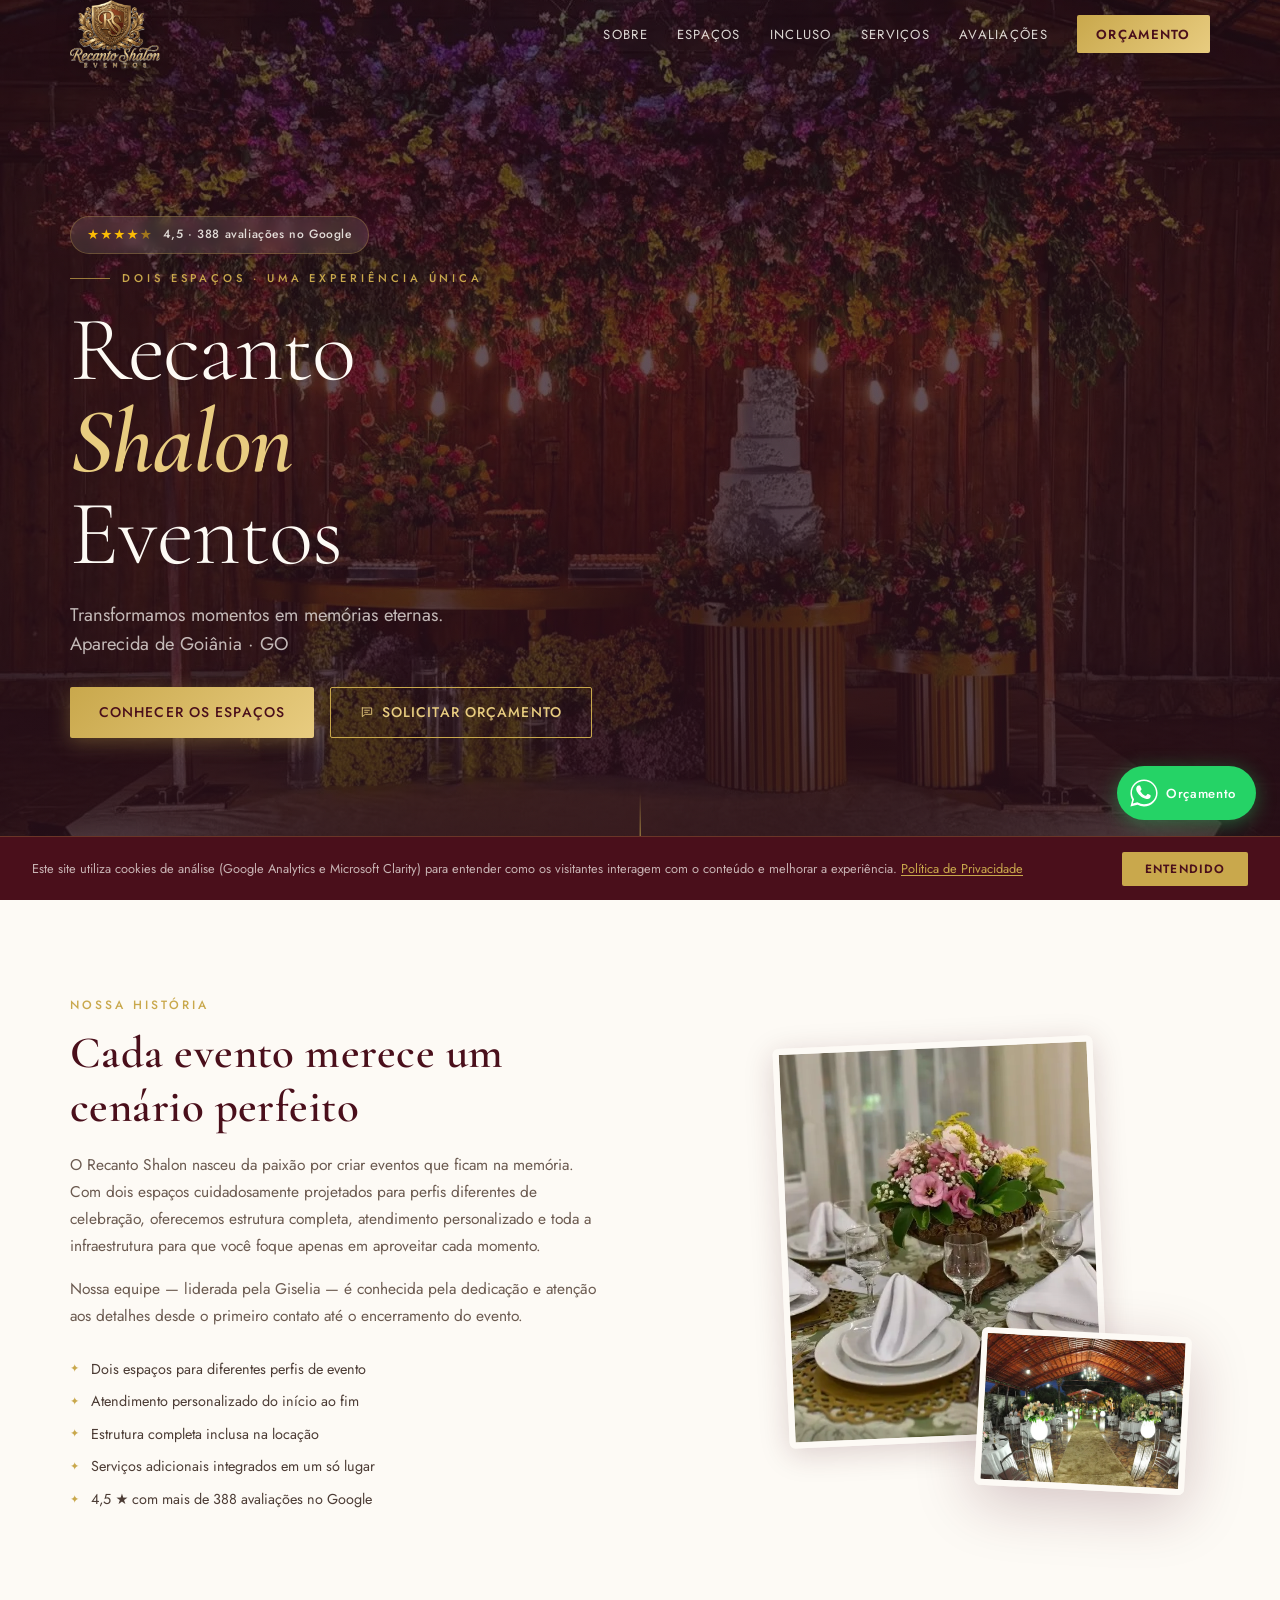
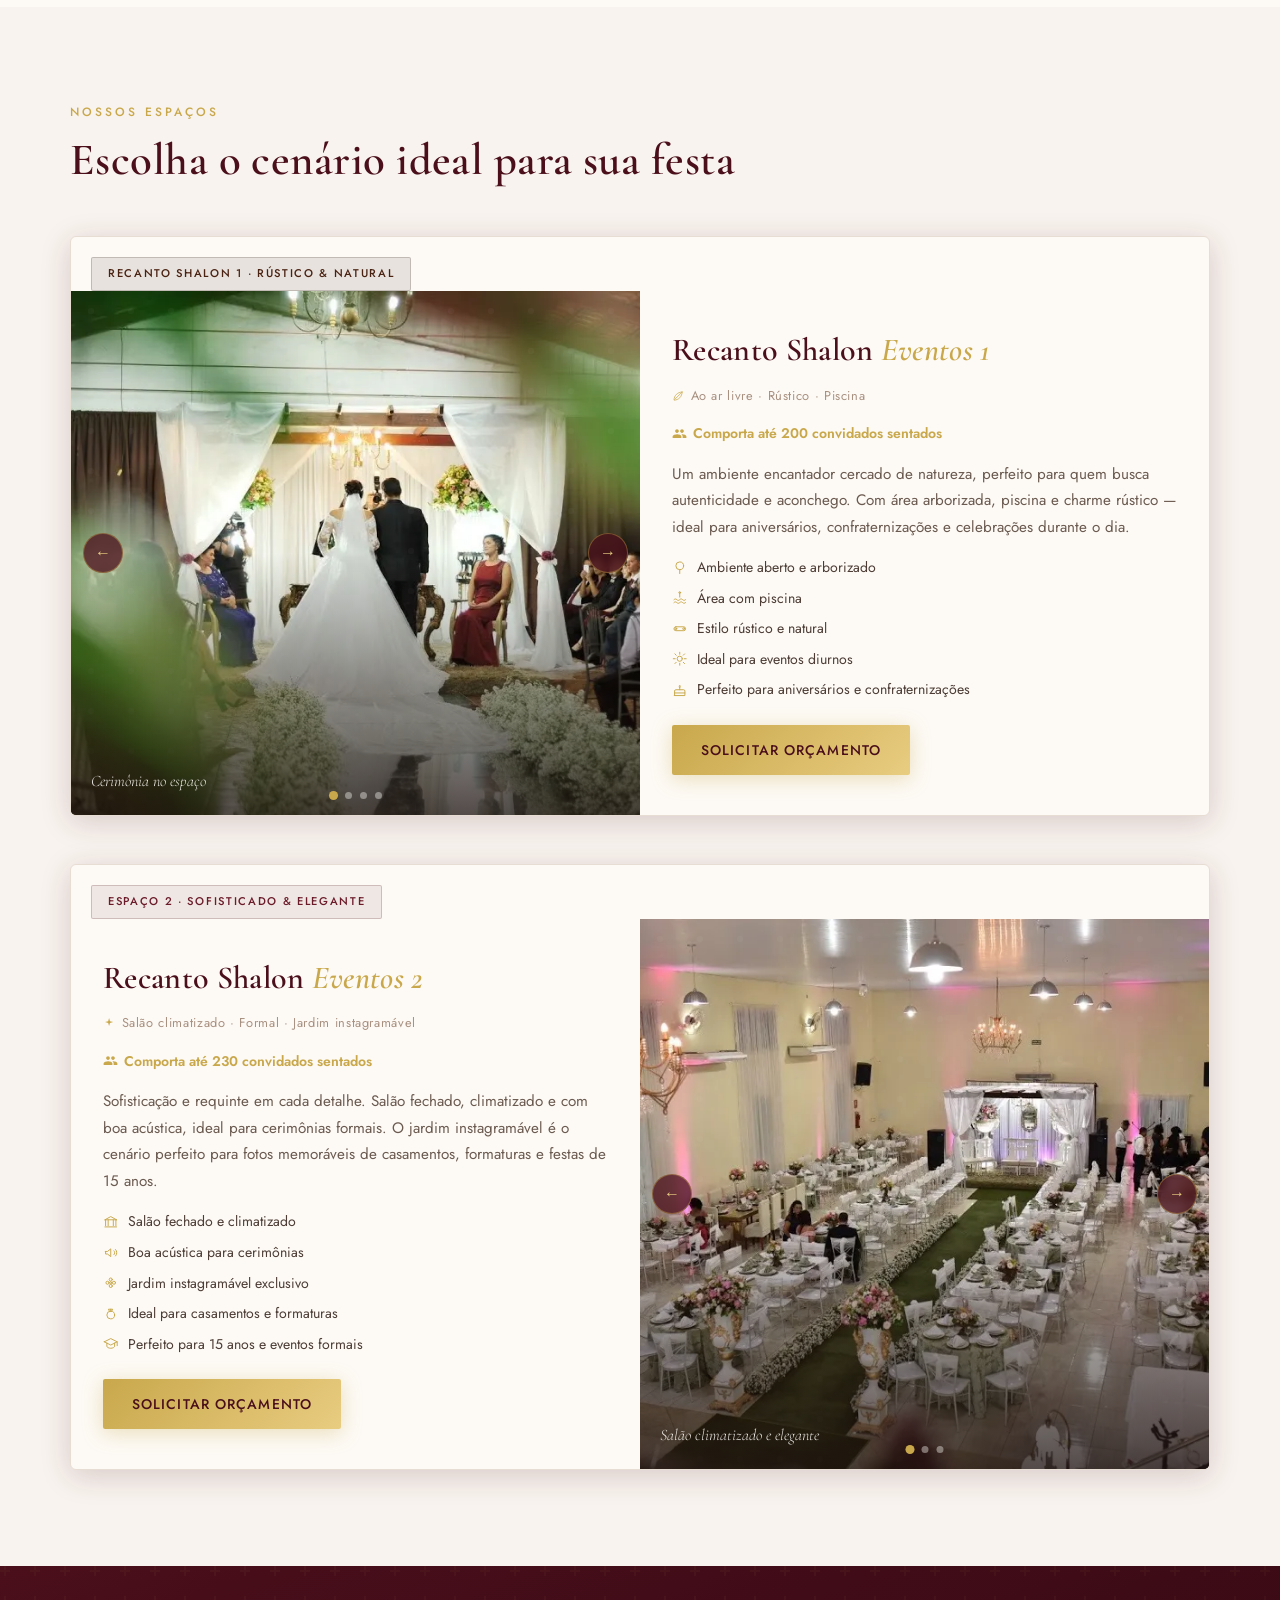
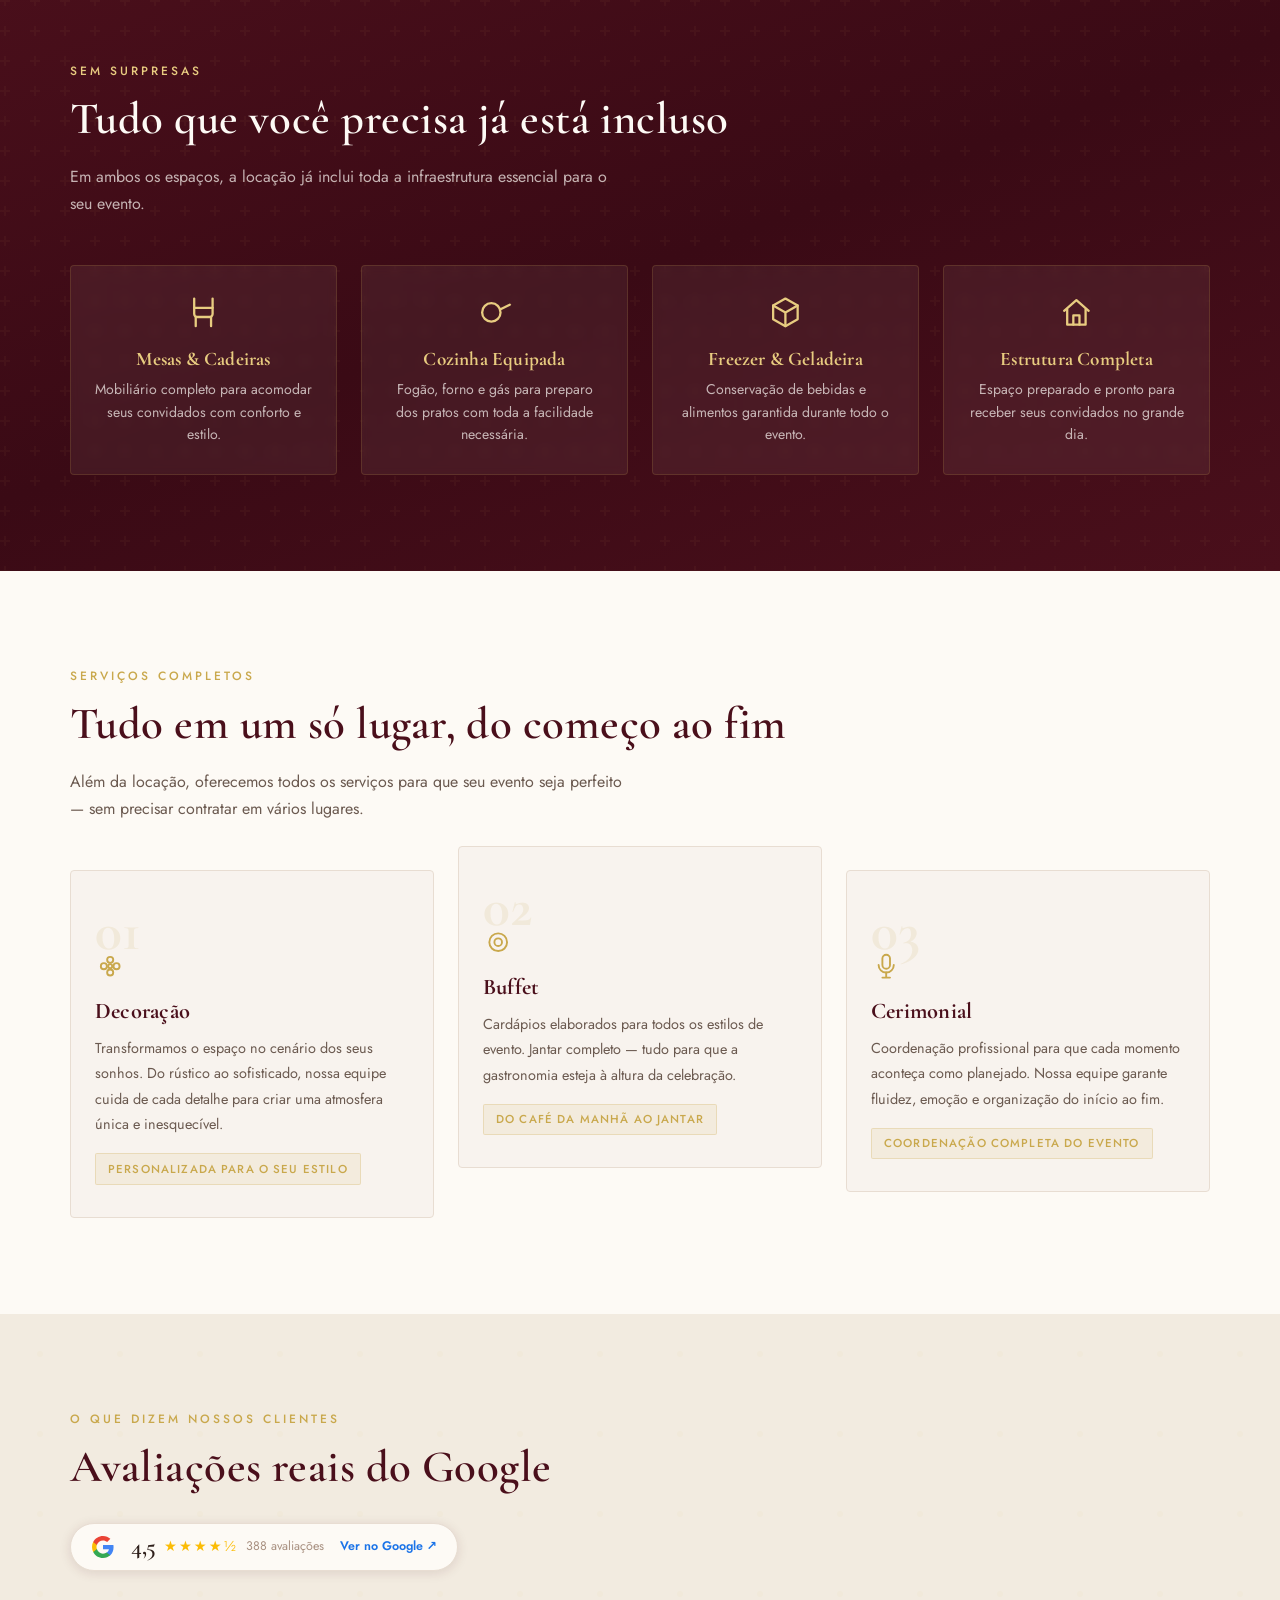
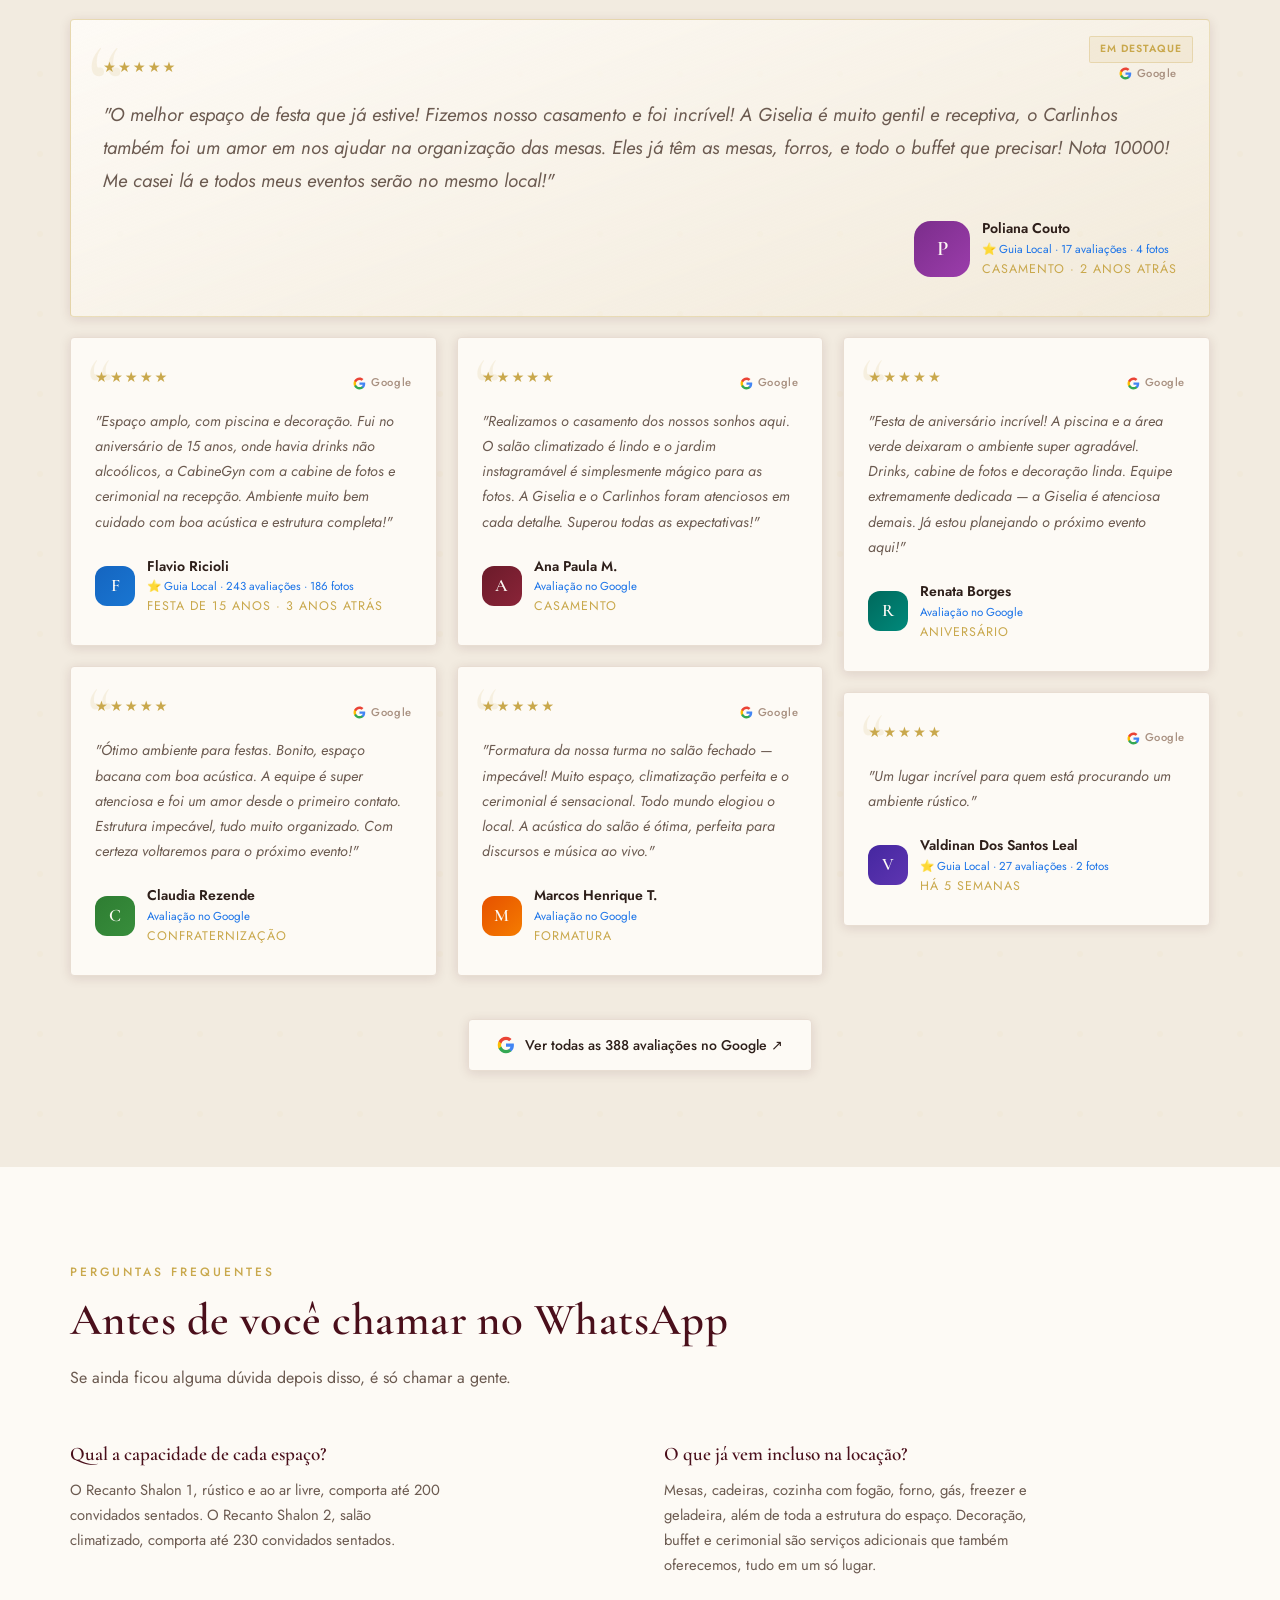
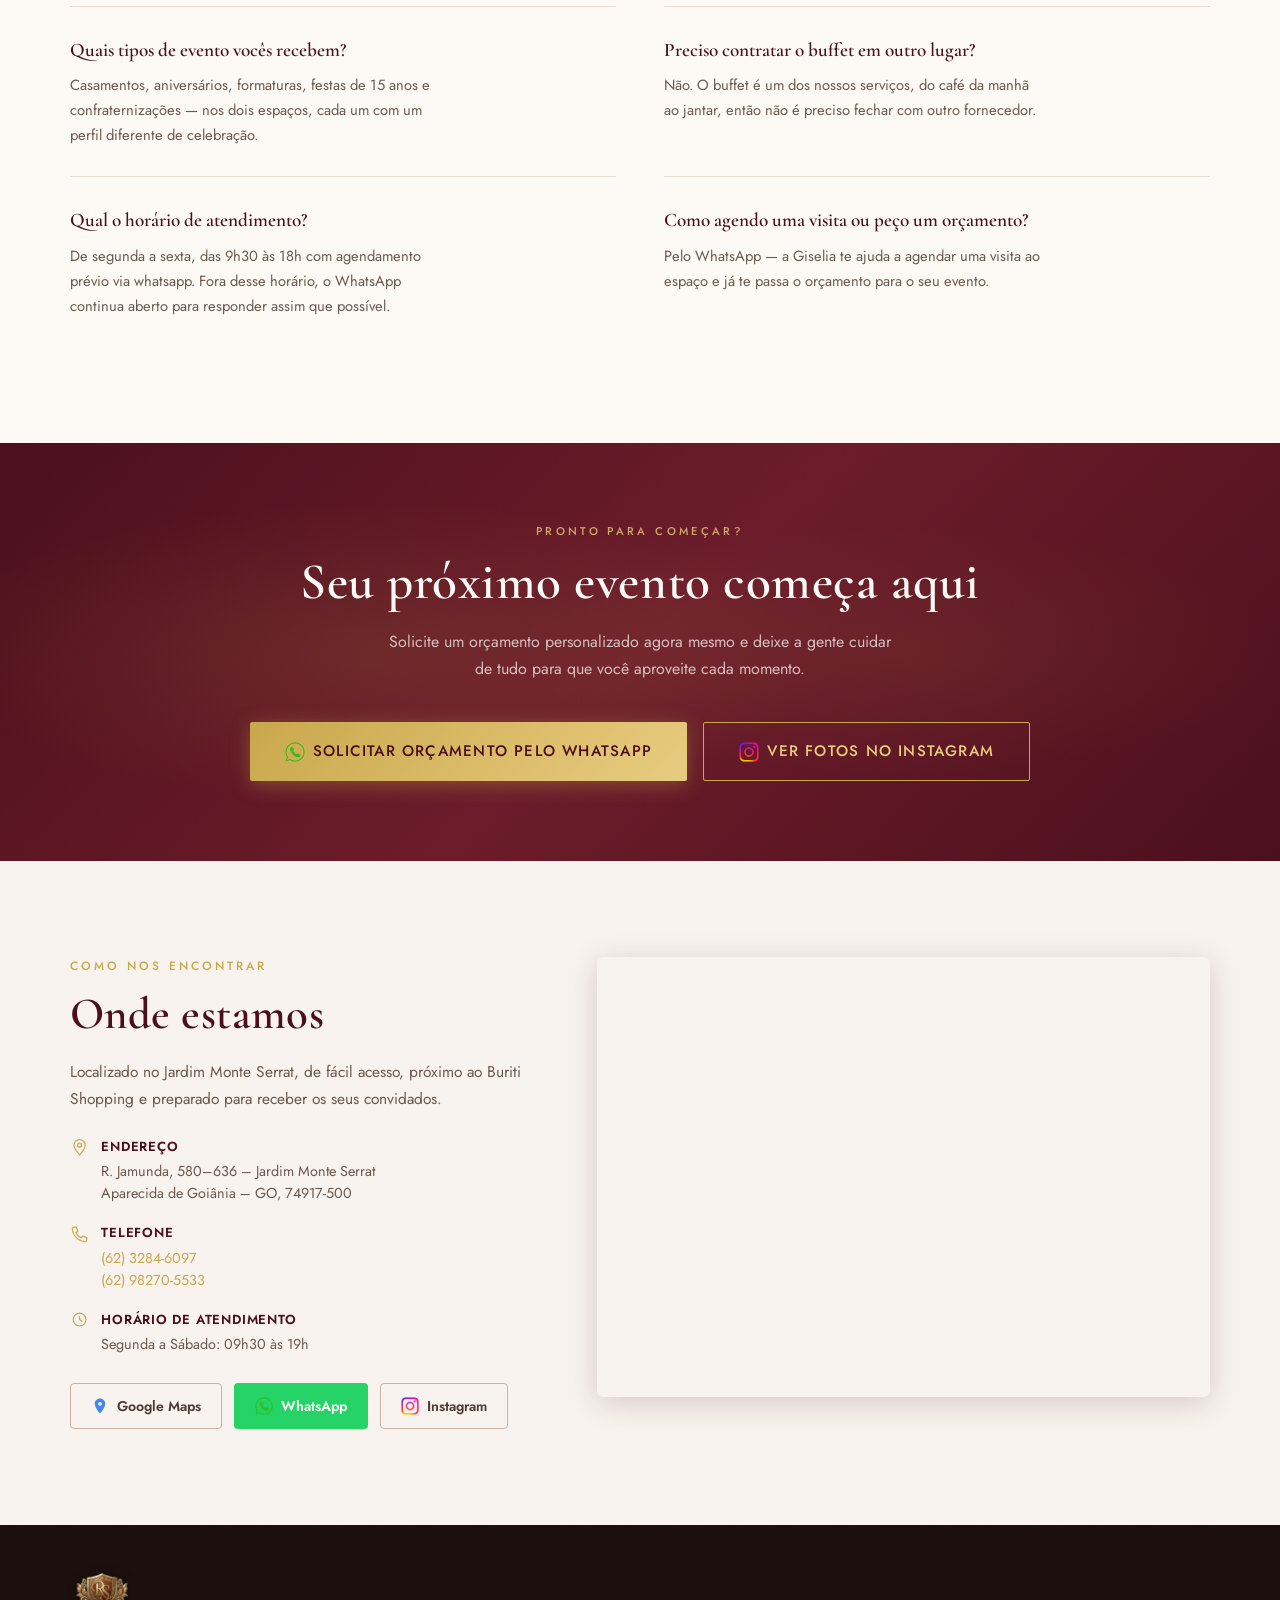
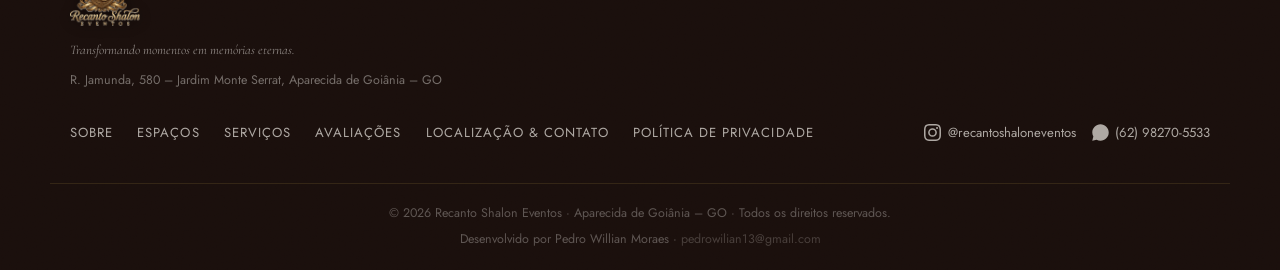
==== commit d3f52e36: "v1.7: redesign visual — icones proprios, hero, acessibilidade e nova identidade - Substitui todos os" ====
--- a/index.html
+++ b/index.html
@@ -12,18 +12,18 @@
   <meta property="og:locale"      content="pt_BR" />
   <meta property="og:title"       content="Recanto Shalon Eventos | Aparecida de Goiânia" />
   <meta property="og:description" content="Dois espaços únicos para casamentos, aniversários, formaturas e confraternizações em Aparecida de Goiânia. Avaliação 4,5 ★ no Google." />
-  <meta property="og:image"       content="https://recantoshaloneventos.com.br/assets/img/hero-bg-1280w.jpg" />
-  <meta property="og:image:width"  content="1280" />
-  <meta property="og:image:height" content="720" />
+  <meta property="og:image"       content="https://recantoshaloneventos.com.br/assets/img/logo-brasao-1200.jpg" />
+  <meta property="og:image:width"  content="1200" />
+  <meta property="og:image:height" content="1200" />
   <meta name="twitter:card"        content="summary_large_image" />
   <meta name="twitter:title"       content="Recanto Shalon Eventos | Aparecida de Goiânia" />
   <meta name="twitter:description" content="Dois espaços únicos para casamentos, aniversários, formaturas e confraternizações em Aparecida de Goiânia. Avaliação 4,5 ★ no Google." />
-  <meta name="twitter:image"       content="https://recantoshaloneventos.com.br/assets/img/hero-bg-1280w.jpg" />
+  <meta name="twitter:image"       content="https://recantoshaloneventos.com.br/assets/img/logo-brasao-1200.jpg" />
 
   <link rel="canonical" href="https://recantoshaloneventos.com.br/" />
 
   <!-- Favicon -->
-  <link rel="icon" type="image/svg+xml" href="/favicon.svg" />
+  <link rel="icon" type="image/png" href="/assets/favicon.png" />
   <link rel="apple-touch-icon"    href="/assets/apple-touch-icon.png" />
 
   <!-- Google Analytics 4 + Microsoft Clarity: carregados sob consentimento LGPD,
@@ -68,7 +68,7 @@
       "bestRating": "5",
       "worstRating": "1"
     },
-    "image": "https://recantoshaloneventos.com.br/assets/img/hero-bg-1920w.jpg",
+    "image": "https://recantoshaloneventos.com.br/assets/img/logo-brasao-1200.jpg",
     "sameAs": [
       "https://www.instagram.com/recantoshaloneventos"
     ]
@@ -77,6 +77,8 @@
 </head>
 <body>
 
+  <a href="#main-content" class="skip-link">Pular para o conteúdo</a>
+
   <!-- SVG symbols reutilizáveis -->
   <svg style="display:none" aria-hidden="true"><defs>
     <symbol id="icon-google" viewBox="0 0 24 24">
@@ -84,6 +86,115 @@
       <path fill="#34A853" d="M12 23c2.97 0 5.46-.98 7.28-2.66l-3.57-2.77c-.98.66-2.23 1.06-3.71 1.06-2.86 0-5.29-1.93-6.16-4.53H2.18v2.84C3.99 20.53 7.7 23 12 23z"/>
       <path fill="#FBBC05" d="M5.84 14.09c-.22-.66-.35-1.36-.35-2.09s.13-1.43.35-2.09V7.07H2.18C1.43 8.55 1 10.22 1 12s.43 3.45 1.18 4.93l2.85-2.22.81-.62z"/>
       <path fill="#EA4335" d="M12 5.38c1.62 0 3.06.56 4.21 1.64l3.15-3.15C17.45 2.09 14.97 1 12 1 7.7 1 3.99 3.47 2.18 7.07l3.66 2.84c.87-2.6 3.3-4.53 6.16-4.53z"/>
+    </symbol>
+
+    <!-- Ícones de traço único — substituem emojis do sistema por uma linguagem visual própria -->
+    <symbol id="icon-leaf" viewBox="0 0 24 24">
+      <path d="M20 4C11 4 4 11 4 20c9 0 16-7 16-16z"/>
+      <path d="M6 18C10 14 15 9 19 5"/>
+    </symbol>
+    <symbol id="icon-sparkle" viewBox="0 0 24 24">
+      <path d="M12 2l1.8 6.2L20 10l-6.2 1.8L12 18l-1.8-6.2L4 10l6.2-1.8z"/>
+    </symbol>
+    <symbol id="icon-camera" viewBox="0 0 24 24">
+      <path d="M8 7l1.5-3h5L16 7"/>
+      <rect x="3" y="7" width="18" height="13" rx="2"/>
+      <circle cx="12" cy="13.5" r="3.5"/>
+    </symbol>
+    <symbol id="icon-tree" viewBox="0 0 24 24">
+      <path d="M12 21v-6"/>
+      <circle cx="12" cy="9" r="6"/>
+    </symbol>
+    <symbol id="icon-pool" viewBox="0 0 24 24">
+      <path d="M3 15c1.5-1.5 3-1.5 4.5 0s3 1.5 4.5 0 3-1.5 4.5 0 3 1.5 4.5 0"/>
+      <path d="M3 19.5c1.5-1.5 3-1.5 4.5 0s3 1.5 4.5 0 3-1.5 4.5 0 3 1.5 4.5 0"/>
+      <path d="M12 4v7"/>
+      <circle cx="12" cy="4" r="1.4"/>
+    </symbol>
+    <symbol id="icon-wood" viewBox="0 0 24 24">
+      <rect x="3" y="9" width="18" height="6" rx="3"/>
+      <circle cx="6" cy="12" r="1.4"/>
+      <circle cx="18" cy="12" r="1.4"/>
+    </symbol>
+    <symbol id="icon-sun" viewBox="0 0 24 24">
+      <circle cx="12" cy="12" r="4"/>
+      <path d="M12 2v3M12 19v3M2 12h3M19 12h3M4.5 4.5l2 2M17.5 17.5l2 2M19.5 4.5l-2 2M6.5 17.5l-2 2"/>
+    </symbol>
+    <symbol id="icon-cake" viewBox="0 0 24 24">
+      <path d="M4 21v-7a2 2 0 012-2h12a2 2 0 012 2v7H4z"/>
+      <path d="M4 17h16"/>
+      <path d="M12 12V8"/>
+      <path d="M12 8c-1.1-1-1.1-2 0-3 1.1 1 1.1 2 0 3z"/>
+    </symbol>
+    <symbol id="icon-columns" viewBox="0 0 24 24">
+      <path d="M3 9l9-5 9 5"/>
+      <path d="M4 9v9M8 9v9M16 9v9M20 9v9"/>
+      <path d="M3 20h18"/>
+      <path d="M3 9h18"/>
+    </symbol>
+    <symbol id="icon-acoustics" viewBox="0 0 24 24">
+      <path d="M4 10v4h3l5 4V6l-5 4H4z"/>
+      <path d="M17 9c1.5 1.5 1.5 4.5 0 6"/>
+      <path d="M19.5 7c2.5 2.5 2.5 7.5 0 10"/>
+    </symbol>
+    <symbol id="icon-flower" viewBox="0 0 24 24">
+      <circle cx="12" cy="7" r="2.4"/>
+      <circle cx="12" cy="17" r="2.4"/>
+      <circle cx="7" cy="12" r="2.4"/>
+      <circle cx="17" cy="12" r="2.4"/>
+      <circle cx="12" cy="12" r="1.6"/>
+    </symbol>
+    <symbol id="icon-ring" viewBox="0 0 24 24">
+      <circle cx="12" cy="14" r="6"/>
+      <path d="M12 8V5"/>
+      <path d="M9 5h6l-1.6 3.2H10.6z"/>
+    </symbol>
+    <symbol id="icon-graduation" viewBox="0 0 24 24">
+      <path d="M2 9l10-5 10 5-10 5-10-5z"/>
+      <path d="M6 11v5c0 1.5 3 3 6 3s6-1.5 6-3v-5"/>
+      <path d="M22 9v6"/>
+    </symbol>
+    <symbol id="icon-chair" viewBox="0 0 24 24">
+      <path d="M6 3v10a2 2 0 002 2h8a2 2 0 002-2V3"/>
+      <path d="M6 9h12"/>
+      <path d="M7 15v6M17 15v6"/>
+    </symbol>
+    <symbol id="icon-pan" viewBox="0 0 24 24">
+      <circle cx="10" cy="12" r="6"/>
+      <path d="M16 10l6-3"/>
+    </symbol>
+    <symbol id="icon-cube" viewBox="0 0 24 24">
+      <path d="M12 3l8 4.5v9L12 21l-8-4.5v-9L12 3z"/>
+      <path d="M12 12v9M12 12l8-4.5M12 12L4 7.5"/>
+    </symbol>
+    <symbol id="icon-house" viewBox="0 0 24 24">
+      <path d="M4 11l8-7 8 7"/>
+      <path d="M6 10v10h12V10"/>
+      <path d="M10 20v-6h4v6"/>
+    </symbol>
+    <symbol id="icon-plate" viewBox="0 0 24 24">
+      <circle cx="12" cy="12" r="7"/>
+      <circle cx="12" cy="12" r="3"/>
+    </symbol>
+    <symbol id="icon-mic" viewBox="0 0 24 24">
+      <rect x="9" y="3" width="6" height="11" rx="3"/>
+      <path d="M6 11a6 6 0 0012 0"/>
+      <path d="M12 17v4M9 21h6"/>
+    </symbol>
+    <symbol id="icon-pin" viewBox="0 0 24 24">
+      <path d="M12 21s7-7.5 7-12a7 7 0 10-14 0c0 4.5 7 12 7 12z"/>
+      <circle cx="12" cy="9" r="2.5"/>
+    </symbol>
+    <symbol id="icon-phone" viewBox="0 0 24 24">
+      <path d="M5 4h3l2 5-2.5 2a12 12 0 006.5 6.5l2-2.5 5 2v3a2 2 0 01-2.2 2A17 17 0 013 6.2 2 2 0 015 4z"/>
+    </symbol>
+    <symbol id="icon-clock" viewBox="0 0 24 24">
+      <circle cx="12" cy="12" r="8"/>
+      <path d="M12 8v4l3 2"/>
+    </symbol>
+    <symbol id="icon-chat" viewBox="0 0 24 24">
+      <path d="M4 5h16v11H9l-5 4V5z"/>
+      <path d="M8 9h8M8 12.5h5"/>
     </symbol>
   </defs></svg>
 
@@ -115,6 +226,8 @@
     </nav>
   </header>
 
+  <main id="main-content">
+
   <!-- ========== HERO ========== -->
   <section class="hero" id="hero" aria-label="Apresentação principal">
     <div class="hero-bg" aria-hidden="true">
@@ -146,7 +259,7 @@
         <a href="#espacos" class="btn btn-gold">Conhecer os espaços</a>
         <a href="https://wa.me/5562982705533?text=Ol%C3%A1!%20Gostaria%20de%20solicitar%20um%20or%C3%A7amento%20para%20meu%20evento%20no%20Recanto%20Shalon.%20Pode%20me%20ajudar%3F"
            target="_blank" rel="noopener noreferrer" class="btn btn-outline">
-          📲 Solicitar orçamento
+          <svg class="icon" viewBox="0 0 24 24" aria-hidden="true"><use href="#icon-chat"/></svg> Solicitar orçamento
         </a>
       </div>
     </div>
@@ -181,19 +294,18 @@
         </ul>
       </div>
       <div class="sobre-visual reveal reveal-delay-1">
-        <a href="https://drive.google.com/drive/folders/1OTkzr9U0rwUaK1hKDIJjS8HIh7uf43fg?usp=drive_link" target="_blank" rel="noopener noreferrer" class="sobre-card sobre-card-1" aria-label="Ver fotos do Espaço 1 – Ambiente Rústico">
-          <div class="card-icon">🌿</div>
-          <p class="card-label">Recanto Shalon 1</p>
-          <p class="card-name">Ambiente Rústico</p>
-          <span class="card-fotos">📷 Ver fotos</span>
-        </a>
-        <div class="sobre-divider">✦</div>
-        <a href="https://drive.google.com/drive/folders/1v4UtjrxyS9NX0w8mLxuDuvWeAe_qhkwy?usp=drive_link" target="_blank" rel="noopener noreferrer" class="sobre-card sobre-card-2" aria-label="Ver fotos do Espaço 2 – Salão Sofisticado">
-          <div class="card-icon">✨</div>
-          <p class="card-label">Recanto Shalon 2</p>
-          <p class="card-name">Salão Sofisticado</p>
-          <span class="card-fotos">📷 Ver fotos</span>
-        </a>
+        <figure class="sobre-photo sobre-photo-main">
+          <picture>
+            <source srcset="fotos-recanto2/mesa-posta.webp" type="image/webp">
+            <img src="fotos-recanto2/mesa-posta.JPG" alt="Mesa posta com requinte no Recanto Shalon 2, salão climatizado" loading="lazy" />
+          </picture>
+        </figure>
+        <figure class="sobre-photo sobre-photo-accent">
+          <picture>
+            <source srcset="fotos-recanto1/espa%C3%A7o-decorado.webp" type="image/webp">
+            <img src="fotos-recanto1/espa%C3%A7o-decorado.JPG" alt="Espaço decorado no Recanto Shalon 1, ambiente rústico ao ar livre" loading="lazy" />
+          </picture>
+        </figure>
       </div>
     </div>
   </section>
@@ -207,7 +319,7 @@
       </div>
 
       <!-- ESPAÇO 1 -->
-      <article class="espaco-card espaco-rustico reveal" aria-labelledby="e1-title">
+      <article class="espaco-card espaco-rustico reveal" id="espaco-1" aria-labelledby="e1-title">
         <div class="espaco-badge rustico-badge">Recanto Shalon 1 · Rústico &amp; Natural</div>
         <div class="espaco-layout">
           <div class="espaco-carousel" aria-label="Imagens do Recanto Shalon 1">
@@ -244,7 +356,7 @@
           </div>
           <div class="espaco-info">
             <h3 id="e1-title" class="espaco-title">Recanto Shalon <em>Eventos 1</em></h3>
-            <p class="espaco-tag">🌿 Ao ar livre · Rústico · Piscina</p>
+            <p class="espaco-tag"><svg class="icon" viewBox="0 0 24 24" aria-hidden="true"><use href="#icon-leaf"/></svg> <span class="espaco-tag-text">Ao ar livre · Rústico · Piscina</span></p>
             <p class="espaco-capacity">
               <svg xmlns="http://www.w3.org/2000/svg" viewBox="0 0 24 24" width="15" height="15" fill="currentColor" aria-hidden="true"><path d="M16 11c1.66 0 2.99-1.34 2.99-3S17.66 5 16 5c-1.66 0-3 1.34-3 3s1.34 3 3 3zm-8 0c1.66 0 2.99-1.34 2.99-3S9.66 5 8 5C6.34 5 5 6.34 5 8s1.34 3 3 3zm0 2c-2.33 0-7 1.17-7 3.5V19h14v-2.5c0-2.33-4.67-3.5-7-3.5zm8 0c-.29 0-.62.02-.97.05 1.16.84 1.97 1.97 1.97 3.45V19h6v-2.5c0-2.33-4.67-3.5-7-3.5z"/></svg>
               <span class="espaco-capacity-text">Comporta até 200 convidados sentados</span>
@@ -255,11 +367,11 @@
               confraternizações e celebrações durante o dia.
             </p>
             <ul class="espaco-features" aria-label="Características do Espaço 1">
-              <li><span aria-hidden="true">🌳</span> Ambiente aberto e arborizado</li>
-              <li><span aria-hidden="true">🏊</span> Área com piscina</li>
-              <li><span aria-hidden="true">🪵</span> Estilo rústico e natural</li>
-              <li><span aria-hidden="true">☀️</span> Ideal para eventos diurnos</li>
-              <li><span aria-hidden="true">🎂</span> Perfeito para aniversários e confraternizações</li>
+              <li><svg class="icon" viewBox="0 0 24 24" aria-hidden="true"><use href="#icon-tree"/></svg> Ambiente aberto e arborizado</li>
+              <li><svg class="icon" viewBox="0 0 24 24" aria-hidden="true"><use href="#icon-pool"/></svg> Área com piscina</li>
+              <li><svg class="icon" viewBox="0 0 24 24" aria-hidden="true"><use href="#icon-wood"/></svg> Estilo rústico e natural</li>
+              <li><svg class="icon" viewBox="0 0 24 24" aria-hidden="true"><use href="#icon-sun"/></svg> Ideal para eventos diurnos</li>
+              <li><svg class="icon" viewBox="0 0 24 24" aria-hidden="true"><use href="#icon-cake"/></svg> Perfeito para aniversários e confraternizações</li>
             </ul>
             <a href="https://wa.me/5562982705533?text=Ol%C3%A1!%20Gostaria%20de%20solicitar%20um%20or%C3%A7amento%20para%20meu%20evento%20no%20Recanto%20Shalon.%20Pode%20me%20ajudar%3F"
                target="_blank" rel="noopener noreferrer" class="btn btn-gold btn-espaco">Solicitar orçamento</a>
@@ -268,12 +380,12 @@
       </article>
 
       <!-- ESPAÇO 2 -->
-      <article class="espaco-card espaco-sofisticado reveal" aria-labelledby="e2-title">
+      <article class="espaco-card espaco-sofisticado reveal" id="espaco-2" aria-labelledby="e2-title">
         <div class="espaco-badge sofisticado-badge">Espaço 2 · Sofisticado &amp; Elegante</div>
         <div class="espaco-layout espaco-layout-reverse">
           <div class="espaco-info">
             <h3 id="e2-title" class="espaco-title">Recanto Shalon <em>Eventos 2</em></h3>
-            <p class="espaco-tag">✨ Salão climatizado · Formal · Jardim instagramável</p>
+            <p class="espaco-tag"><svg class="icon icon-fill" viewBox="0 0 24 24" aria-hidden="true"><use href="#icon-sparkle"/></svg> <span class="espaco-tag-text">Salão climatizado · Formal · Jardim instagramável</span></p>
             <p class="espaco-capacity">
               <svg xmlns="http://www.w3.org/2000/svg" viewBox="0 0 24 24" width="15" height="15" fill="currentColor" aria-hidden="true"><path d="M16 11c1.66 0 2.99-1.34 2.99-3S17.66 5 16 5c-1.66 0-3 1.34-3 3s1.34 3 3 3zm-8 0c1.66 0 2.99-1.34 2.99-3S9.66 5 8 5C6.34 5 5 6.34 5 8s1.34 3 3 3zm0 2c-2.33 0-7 1.17-7 3.5V19h14v-2.5c0-2.33-4.67-3.5-7-3.5zm8 0c-.29 0-.62.02-.97.05 1.16.84 1.97 1.97 1.97 3.45V19h6v-2.5c0-2.33-4.67-3.5-7-3.5z"/></svg>
               <span class="espaco-capacity-text">Comporta até 230 convidados sentados</span>
@@ -284,11 +396,11 @@
               memoráveis de casamentos, formaturas e festas de 15 anos.
             </p>
             <ul class="espaco-features" aria-label="Características do Espaço 2">
-              <li><span aria-hidden="true">🏛️</span> Salão fechado e climatizado</li>
-              <li><span aria-hidden="true">🔊</span> Boa acústica para cerimônias</li>
-              <li><span aria-hidden="true">🌸</span> Jardim instagramável exclusivo</li>
-              <li><span aria-hidden="true">💍</span> Ideal para casamentos e formaturas</li>
-              <li><span aria-hidden="true">🎓</span> Perfeito para 15 anos e eventos formais</li>
+              <li><svg class="icon" viewBox="0 0 24 24" aria-hidden="true"><use href="#icon-columns"/></svg> Salão fechado e climatizado</li>
+              <li><svg class="icon" viewBox="0 0 24 24" aria-hidden="true"><use href="#icon-acoustics"/></svg> Boa acústica para cerimônias</li>
+              <li><svg class="icon" viewBox="0 0 24 24" aria-hidden="true"><use href="#icon-flower"/></svg> Jardim instagramável exclusivo</li>
+              <li><svg class="icon" viewBox="0 0 24 24" aria-hidden="true"><use href="#icon-ring"/></svg> Ideal para casamentos e formaturas</li>
+              <li><svg class="icon" viewBox="0 0 24 24" aria-hidden="true"><use href="#icon-graduation"/></svg> Perfeito para 15 anos e eventos formais</li>
             </ul>
             <a href="https://wa.me/5562982705533?text=Ol%C3%A1!%20Gostaria%20de%20solicitar%20um%20or%C3%A7amento%20para%20meu%20evento%20no%20Recanto%20Shalon.%20Pode%20me%20ajudar%3F"
                target="_blank" rel="noopener noreferrer" class="btn btn-gold btn-espaco">Solicitar orçamento</a>
@@ -337,22 +449,22 @@
       </div>
       <div class="incluso-grid">
         <div class="incluso-item reveal">
-          <div class="incluso-icon" aria-hidden="true">🪑</div>
+          <svg class="incluso-icon icon" viewBox="0 0 24 24" aria-hidden="true"><use href="#icon-chair"/></svg>
           <h3 class="incluso-name">Mesas &amp; Cadeiras</h3>
           <p>Mobiliário completo para acomodar seus convidados com conforto e estilo.</p>
         </div>
         <div class="incluso-item reveal reveal-delay-1">
-          <div class="incluso-icon" aria-hidden="true">🍳</div>
+          <svg class="incluso-icon icon" viewBox="0 0 24 24" aria-hidden="true"><use href="#icon-pan"/></svg>
           <h3 class="incluso-name">Cozinha Equipada</h3>
           <p>Fogão, forno e gás para preparo dos pratos com toda a facilidade necessária.</p>
         </div>
         <div class="incluso-item reveal reveal-delay-2">
-          <div class="incluso-icon" aria-hidden="true">🧊</div>
+          <svg class="incluso-icon icon" viewBox="0 0 24 24" aria-hidden="true"><use href="#icon-cube"/></svg>
           <h3 class="incluso-name">Freezer &amp; Geladeira</h3>
           <p>Conservação de bebidas e alimentos garantida durante todo o evento.</p>
         </div>
         <div class="incluso-item reveal reveal-delay-3">
-          <div class="incluso-icon" aria-hidden="true">🏠</div>
+          <svg class="incluso-icon icon" viewBox="0 0 24 24" aria-hidden="true"><use href="#icon-house"/></svg>
           <h3 class="incluso-name">Estrutura Completa</h3>
           <p>Espaço preparado e pronto para receber seus convidados no grande dia.</p>
         </div>
@@ -371,7 +483,7 @@
       <div class="servicos-grid">
         <div class="servico-card reveal">
           <div class="servico-number" aria-hidden="true">01</div>
-          <div class="servico-icon-wrap" aria-hidden="true">🌸</div>
+          <svg class="servico-icon-wrap icon" viewBox="0 0 24 24" aria-hidden="true"><use href="#icon-flower"/></svg>
           <h3 class="servico-title">Decoração</h3>
           <p class="servico-desc">
             Transformamos o espaço no cenário dos seus sonhos. Do rústico ao sofisticado,
@@ -381,7 +493,7 @@
         </div>
         <div class="servico-card reveal reveal-delay-1">
           <div class="servico-number" aria-hidden="true">02</div>
-          <div class="servico-icon-wrap" aria-hidden="true">🍽️</div>
+          <svg class="servico-icon-wrap icon" viewBox="0 0 24 24" aria-hidden="true"><use href="#icon-plate"/></svg>
           <h3 class="servico-title">Buffet</h3>
           <p class="servico-desc">
             Cardápios elaborados para todos os estilos de evento. Jantar completo — tudo para que a gastronomia esteja à altura da celebração.
@@ -390,7 +502,7 @@
         </div>
         <div class="servico-card reveal reveal-delay-2">
           <div class="servico-number" aria-hidden="true">03</div>
-          <div class="servico-icon-wrap" aria-hidden="true">🎙️</div>
+          <svg class="servico-icon-wrap icon" viewBox="0 0 24 24" aria-hidden="true"><use href="#icon-mic"/></svg>
           <h3 class="servico-title">Cerimonial</h3>
           <p class="servico-desc">
             Coordenação profissional para que cada momento aconteça como planejado.
@@ -483,7 +595,7 @@
             <div class="av-avatar" style="background: linear-gradient(135deg,#2E7D32,#388E3C);" aria-hidden="true">C</div>
             <div>
               <cite class="av-name">Claudia Rezende</cite>
-              <p class="av-role">Google</p>
+              <p class="av-role">Avaliação no Google</p>
               <p class="av-event">Confraternização</p>
             </div>
           </footer>
@@ -503,7 +615,7 @@
             <div class="av-avatar" style="background: linear-gradient(135deg,var(--vinho),var(--vinho-mid));" aria-hidden="true">A</div>
             <div>
               <cite class="av-name">Ana Paula M.</cite>
-              <p class="av-role">Google</p>
+              <p class="av-role">Avaliação no Google</p>
               <p class="av-event">Casamento</p>
             </div>
           </footer>
@@ -523,7 +635,7 @@
             <div class="av-avatar" style="background: linear-gradient(135deg,#E65100,#F57C00);" aria-hidden="true">M</div>
             <div>
               <cite class="av-name">Marcos Henrique T.</cite>
-              <p class="av-role">Google</p>
+              <p class="av-role">Avaliação no Google</p>
               <p class="av-event">Formatura</p>
             </div>
           </footer>
@@ -543,7 +655,7 @@
             <div class="av-avatar" style="background: linear-gradient(135deg,#00695C,#00897B);" aria-hidden="true">R</div>
             <div>
               <cite class="av-name">Renata Borges</cite>
-              <p class="av-role">Google</p>
+              <p class="av-role">Avaliação no Google</p>
               <p class="av-event">Aniversário</p>
             </div>
           </footer>
@@ -579,6 +691,43 @@
           Ver todas as 388 avaliações no Google ↗
         </a>
       </div>
+    </div>
+  </section>
+
+  <!-- ========== PERGUNTAS FREQUENTES ========== -->
+  <section class="faq" id="faq" aria-labelledby="faq-title">
+    <div class="container">
+      <div class="section-header reveal">
+        <p class="section-eyebrow">Perguntas frequentes</p>
+        <h2 id="faq-title" class="section-title">Antes de você chamar no WhatsApp</h2>
+        <p class="section-subtitle">Se ainda ficou alguma dúvida depois disso, é só chamar a gente.</p>
+      </div>
+      <dl class="faq-list">
+        <div class="faq-item reveal">
+          <dt class="faq-question">Qual a capacidade de cada espaço?</dt>
+          <dd class="faq-answer">O Recanto Shalon 1, rústico e ao ar livre, comporta até 200 convidados sentados. O Recanto Shalon 2, salão climatizado, comporta até 230 convidados sentados.</dd>
+        </div>
+        <div class="faq-item reveal reveal-delay-1">
+          <dt class="faq-question">O que já vem incluso na locação?</dt>
+          <dd class="faq-answer">Mesas, cadeiras, cozinha com fogão, forno, gás, freezer e geladeira, além de toda a estrutura do espaço. Decoração, buffet e cerimonial são serviços adicionais que também oferecemos, tudo em um só lugar.</dd>
+        </div>
+        <div class="faq-item reveal reveal-delay-2">
+          <dt class="faq-question">Quais tipos de evento vocês recebem?</dt>
+          <dd class="faq-answer">Casamentos, aniversários, formaturas, festas de 15 anos e confraternizações — nos dois espaços, cada um com um perfil diferente de celebração.</dd>
+        </div>
+        <div class="faq-item reveal reveal-delay-3">
+          <dt class="faq-question">Preciso contratar o buffet em outro lugar?</dt>
+          <dd class="faq-answer">Não. O buffet é um dos nossos serviços, do café da manhã ao jantar, então não é preciso fechar com outro fornecedor.</dd>
+        </div>
+        <div class="faq-item reveal">
+          <dt class="faq-question">Qual o horário de atendimento?</dt>
+          <dd class="faq-answer">De segunda a sexta, das 9h30 às 18h com agendamento prévio via whatsapp. Fora desse horário, o WhatsApp continua aberto para responder assim que possível.</dd>
+        </div>
+        <div class="faq-item reveal reveal-delay-1">
+          <dt class="faq-question">Como agendo uma visita ou peço um orçamento?</dt>
+          <dd class="faq-answer">Pelo WhatsApp — a Giselia te ajuda a agendar uma visita ao espaço e já te passa o orçamento para o seu evento.</dd>
+        </div>
+      </dl>
     </div>
   </section>
 
@@ -614,14 +763,14 @@
         </p>
         <ul class="loc-detalhes" aria-label="Informações de localização">
           <li>
-            <span class="loc-icon" aria-hidden="true">📍</span>
+            <svg class="loc-icon icon" viewBox="0 0 24 24" aria-hidden="true"><use href="#icon-pin"/></svg>
             <div>
               <strong>Endereço</strong>
               <p>R. Jamunda, 580–636 – Jardim Monte Serrat<br/>Aparecida de Goiânia – GO, 74917-500</p>
             </div>
           </li>
           <li>
-            <span class="loc-icon" aria-hidden="true">📞</span>
+            <svg class="loc-icon icon" viewBox="0 0 24 24" aria-hidden="true"><use href="#icon-phone"/></svg>
             <div>
               <strong>Telefone</strong>
               <p>
@@ -631,7 +780,7 @@
             </div>
           </li>
           <li>
-            <span class="loc-icon" aria-hidden="true">🕐</span>
+            <svg class="loc-icon icon" viewBox="0 0 24 24" aria-hidden="true"><use href="#icon-clock"/></svg>
             <div>
               <strong>Horário de atendimento</strong>
               <p>Segunda a Sábado: 09h30 às 19h</p>
@@ -676,6 +825,8 @@
     </div>
   </section>
 
+  </main>
+
   <!-- ========== FOOTER ========== -->
   <footer class="site-footer" aria-label="Rodapé do site">
     <div class="container footer-inner">
@@ -690,6 +841,7 @@
         <a href="#servicos">Serviços</a>
         <a href="#avaliacoes">Avaliações</a>
         <a href="#contato">Localização & Contato</a>
+        <a href="/privacidade.html">Política de Privacidade</a>
       </nav>
       <div class="footer-social" aria-label="Redes sociais">
         <a href="https://instagram.com/recantoshaloneventos" target="_blank" rel="noopener noreferrer">
--- a/style.css
+++ b/style.css
@@ -49,6 +49,10 @@
   /* Transições */
   --ease: cubic-bezier(0.4, 0, 0.2, 1);
   --ease-out: cubic-bezier(0, 0, 0.2, 1);
+
+  /* Textura de grão — papel do álbum, usada sobre fundos escuros */
+  --grain: url("data:image/svg+xml,%3Csvg xmlns='http://www.w3.org/2000/svg' width='180' height='180'%3E%3Cfilter id='n'%3E%3CfeTurbulence type='fractalNoise' baseFrequency='0.85' numOctaves='3' stitchTiles='stitch'/%3E%3C/filter%3E%3Crect width='100%25' height='100%25' filter='url(%23n)'/%3E%3C/svg%3E");
+  --grain-opacity: 0.05;
 }
 
 html {
@@ -73,6 +77,27 @@
 /* ── SELEÇÃO DE TEXTO ── */
 ::selection { background: var(--gold); color: var(--vinho-deep); }
 
+/* ── SKIP LINK (acessibilidade) ── */
+.skip-link {
+  position: fixed;
+  top: -80px;
+  left: 1rem;
+  z-index: 9999;
+  padding: 0.75rem 1.25rem;
+  background: var(--gold);
+  color: var(--vinho-deep);
+  font-family: var(--font-body);
+  font-size: 0.875rem;
+  font-weight: 600;
+  text-decoration: none;
+  border-radius: 0 0 4px 4px;
+  transition: top 0.25s var(--ease-out);
+}
+
+.skip-link:focus {
+  top: 0;
+}
+
 /* ── CONTAINER ── */
 .container {
   width: 100%;
@@ -91,6 +116,25 @@
 em {
   font-style: italic;
   color: var(--gold);
+}
+
+/* ── ÍCONES SVG (substituem emojis do sistema) ── */
+.icon {
+  display: inline-block;
+  width: 1em;
+  height: 1em;
+  flex-shrink: 0;
+  vertical-align: -0.15em;
+  fill: none;
+  stroke: currentColor;
+  stroke-width: 1.5;
+  stroke-linecap: round;
+  stroke-linejoin: round;
+}
+
+.icon-fill {
+  fill: currentColor;
+  stroke: none;
 }
 
 /* ── BOTÕES ── */
@@ -247,6 +291,7 @@
 }
 
 .nav-desktop a {
+  position: relative;
   color: rgba(253, 250, 245, 0.85);
   text-decoration: none;
   font-size: 0.82rem;
@@ -259,6 +304,24 @@
 .nav-desktop a:hover,
 .nav-desktop a.nav-active {
   color: var(--gold-light);
+}
+
+.nav-desktop a:not(.nav-cta)::after {
+  content: '';
+  position: absolute;
+  left: 0;
+  right: 0;
+  bottom: -8px;
+  height: 2px;
+  background: var(--gold-light);
+  transform: scaleX(0);
+  transform-origin: left;
+  transition: transform 0.3s var(--ease-out);
+}
+
+nav.nav-desktop a:not(.nav-cta):hover::after,
+nav.nav-desktop a.nav-active::after {
+  transform: scaleX(1);
 }
 
 .nav-cta {
@@ -388,11 +451,21 @@
   );
 }
 
+.hero-overlay::after {
+  content: '';
+  position: absolute;
+  inset: 0;
+  background-image: var(--grain);
+  background-repeat: repeat;
+  opacity: var(--grain-opacity);
+  mix-blend-mode: overlay;
+}
+
 .hero-content {
   position: relative;
   z-index: 2;
-  padding-top: 5rem;
-  padding-bottom: 3rem;
+  padding-top: 3.5rem;
+  padding-bottom: 2rem;
 }
 
 .hero-eyebrow {
@@ -401,7 +474,7 @@
   letter-spacing: 0.35em;
   text-transform: uppercase;
   color: var(--gold);
-  margin-bottom: 1.25rem;
+  margin-bottom: 1rem;
   display: flex;
   align-items: center;
   gap: 0.75rem;
@@ -418,12 +491,12 @@
 
 .hero-title {
   font-family: var(--font-display);
-  font-size: clamp(3.2rem, 10vw, 7rem);
+  font-size: clamp(2.75rem, 8vw, 5.75rem);
   font-weight: 300;
   line-height: 1.0;
   color: var(--white);
   letter-spacing: -0.01em;
-  margin-bottom: 1.5rem;
+  margin-bottom: 1.25rem;
 }
 
 .hero-title em {
@@ -435,8 +508,8 @@
 .hero-subtitle {
   font-size: clamp(0.95rem, 2vw, 1.15rem);
   color: rgba(253, 250, 245, 0.72);
-  margin-bottom: 2.5rem;
-  line-height: 1.7;
+  margin-bottom: 1.75rem;
+  line-height: 1.6;
   max-width: 480px;
 }
 .hero-subtitle-l1 { margin-bottom: 0; }
@@ -523,81 +596,45 @@
   font-size: 0.7rem;
 }
 
-/* Visual cards */
+/* Fotos — duas fotografias reais dos espaços, como snapshots num álbum */
 .sobre-visual {
-  display: flex;
-  align-items: center;
-  gap: 1rem;
+  position: relative;
+  display: flex;
+  align-items: center;
   justify-content: center;
-}
-
-.sobre-card {
-  flex: 1;
-  max-width: 180px;
-  padding: 1.75rem 1.25rem;
-  border-radius: 4px;
-  text-align: center;
-  display: flex;
-  flex-direction: column;
-  align-items: center;
-  gap: 0.5rem;
-  transition: transform 0.3s var(--ease-out), box-shadow 0.3s var(--ease-out), border-color 0.3s var(--ease-out);
-  text-decoration: none;
-  cursor: pointer;
-}
-
-.sobre-card:hover {
-  transform: translateY(-6px);
-  box-shadow: 0 12px 32px rgba(201, 168, 76, 0.25);
-  border-color: rgba(201, 168, 76, 0.6);
-}
-
-.card-fotos {
-  margin-top: 0.5rem;
-  font-size: 0.7rem;
-  letter-spacing: 0.12em;
-  text-transform: uppercase;
-  color: var(--gold);
-  font-family: var(--font-body);
-  opacity: 0.75;
-  transition: opacity 0.3s var(--ease-out);
-}
-
-.sobre-card:hover .card-fotos {
-  opacity: 1;
-}
-
-.sobre-card-1 {
-  background: linear-gradient(160deg, #2D1B10 0%, #4A2212 100%);
-  border: 1px solid rgba(201, 168, 76, 0.2);
+  padding: 1.5rem 1rem 3rem;
+}
+
+.sobre-photo {
+  margin: 0;
+  border-radius: 6px;
+  overflow: hidden;
+  border: 6px solid var(--white);
   box-shadow: var(--shadow-md);
 }
 
-.sobre-card-2 {
-  background: linear-gradient(160deg, var(--vinho-deep) 0%, var(--vinho) 100%);
-  border: 1px solid rgba(201, 168, 76, 0.25);
-  box-shadow: var(--shadow-md);
-}
-
-.card-icon { font-size: 2.2rem; }
-.card-label {
-  font-size: 0.65rem;
-  letter-spacing: 0.2em;
-  text-transform: uppercase;
-  color: var(--gold);
-  font-family: var(--font-body);
-}
-.card-name {
-  font-family: var(--font-display);
-  font-size: 1rem;
-  color: var(--white);
-  font-weight: 600;
-}
-
-.sobre-divider {
-  color: var(--gold);
-  font-size: 1.5rem;
-  flex-shrink: 0;
+.sobre-photo img {
+  display: block;
+  width: 100%;
+  height: 100%;
+  object-fit: cover;
+}
+
+.sobre-photo-main {
+  width: min(75%, 320px);
+  aspect-ratio: 4 / 5;
+  transform: rotate(-2.5deg);
+}
+
+.sobre-photo-accent {
+  position: absolute;
+  right: 4%;
+  bottom: 0;
+  width: min(50%, 210px);
+  aspect-ratio: 4 / 3;
+  transform: rotate(3deg);
+  box-shadow: var(--shadow-lg);
+  z-index: 1;
 }
 
 /* ══════════════════════════════════════════
@@ -804,6 +841,15 @@
   font-size: 0.8rem;
   color: var(--gray-400);
   letter-spacing: 0.05em;
+  display: flex;
+  align-items: center;
+  gap: 0.4rem;
+}
+
+.espaco-tag .icon {
+  width: 0.95em;
+  height: 0.95em;
+  color: var(--gold);
 }
 
 .espaco-capacity {
@@ -835,6 +881,12 @@
   display: flex;
   align-items: center;
   gap: 0.6rem;
+}
+
+.espaco-features .icon {
+  width: 1.1em;
+  height: 1.1em;
+  color: var(--gold);
 }
 
 .btn-espaco {
@@ -896,9 +948,10 @@
 }
 
 .incluso-icon {
-  font-size: 2.5rem;
+  width: 2.3rem;
+  height: 2.3rem;
   margin-bottom: 0.75rem;
-  display: block;
+  color: var(--gold-light);
 }
 
 .incluso-name {
@@ -925,6 +978,7 @@
 .servicos-grid {
   display: grid;
   grid-template-columns: 1fr;
+  align-items: start;
   gap: 1.5rem;
 }
 
@@ -954,8 +1008,10 @@
 }
 
 .servico-icon-wrap {
-  font-size: 2rem;
+  width: 1.9rem;
+  height: 1.9rem;
   margin-bottom: 0.75rem;
+  color: var(--gold);
 }
 
 .servico-title {
@@ -1009,9 +1065,7 @@
 .avaliacoes .container { position: relative; z-index: 2; }
 
 .av-grid {
-  display: grid;
-  grid-template-columns: 1fr;
-  gap: 1.25rem;
+  column-gap: 1.25rem;
 }
 
 .av-card {
@@ -1019,6 +1073,9 @@
   border-radius: 4px;
   padding: 1.75rem 1.5rem;
   border: 1px solid var(--gray-200);
+  margin-bottom: 1.25rem;
+  break-inside: avoid;
+  -webkit-column-break-inside: avoid;
   box-shadow: var(--shadow-sm);
   position: relative;
   transition: all 0.3s var(--ease-out);
@@ -1066,7 +1123,7 @@
 .av-avatar {
   width: 40px;
   height: 40px;
-  border-radius: 50%;
+  border-radius: 30%;
   background: linear-gradient(135deg, var(--vinho), var(--gold));
   color: var(--white);
   display: flex;
@@ -1091,6 +1148,64 @@
   color: var(--gold);
   text-transform: uppercase;
   letter-spacing: 0.08em;
+}
+
+/* ══════════════════════════════════════════
+   PERGUNTAS FREQUENTES
+══════════════════════════════════════════ */
+.faq {
+  padding: var(--section-pad);
+  background: var(--white);
+}
+
+.faq-list {
+  display: grid;
+  grid-template-columns: 1fr;
+  gap: 0;
+}
+
+.faq-item {
+  padding: 1.5rem 0;
+  border-bottom: 1px solid var(--gray-200);
+}
+
+.faq-item:first-child {
+  padding-top: 0;
+}
+
+.faq-question {
+  font-family: var(--font-display);
+  font-weight: 600;
+  font-size: 1.2rem;
+  color: var(--vinho-deep);
+  margin-bottom: 0.5rem;
+}
+
+.faq-answer {
+  margin: 0;
+  font-size: 0.92rem;
+  color: var(--gray-600);
+  line-height: 1.7;
+  max-width: 42ch;
+}
+
+@media (min-width: 768px) {
+  .faq-list {
+    grid-template-columns: 1fr 1fr;
+    column-gap: 3rem;
+  }
+
+  .faq-item {
+    padding: 1.75rem 0;
+  }
+
+  .faq-item:nth-child(2) {
+    padding-top: 0;
+  }
+
+  .faq-item:nth-last-child(-n+2) {
+    border-bottom: none;
+  }
 }
 
 /* ══════════════════════════════════════════
@@ -1113,9 +1228,19 @@
   content: '';
   position: absolute;
   inset: 0;
-  background: 
+  background:
     radial-gradient(ellipse 60% 60% at 30% 50%, rgba(201, 168, 76, 0.12) 0%, transparent 60%),
     radial-gradient(ellipse 50% 50% at 70% 50%, rgba(201, 168, 76, 0.08) 0%, transparent 60%);
+}
+
+.cta-bg::after {
+  content: '';
+  position: absolute;
+  inset: 0;
+  background-image: var(--grain);
+  background-repeat: repeat;
+  opacity: var(--grain-opacity);
+  mix-blend-mode: overlay;
 }
 
 .cta-inner {
@@ -1161,11 +1286,23 @@
    FOOTER
 ══════════════════════════════════════════ */
 .site-footer {
+  position: relative;
   background: var(--black);
   padding: 3rem 1.25rem 0;
 }
 
+.site-footer::before {
+  content: '';
+  position: absolute;
+  inset: 0;
+  background-image: var(--grain);
+  background-repeat: repeat;
+  opacity: var(--grain-opacity);
+  mix-blend-mode: overlay;
+}
+
 .footer-inner {
+  position: relative;
   display: flex;
   flex-direction: column;
   gap: 2rem;
@@ -1229,6 +1366,7 @@
 .footer-social a:hover { color: var(--gold-light); }
 
 .footer-bottom {
+  position: relative;
   padding: 1.25rem 0;
   text-align: center;
 }
@@ -1375,7 +1513,7 @@
   }
 
   .av-grid {
-    grid-template-columns: 1fr 1fr;
+    columns: 2;
   }
 
   .espaco-features {
@@ -1429,9 +1567,13 @@
     grid-template-columns: repeat(3, 1fr);
   }
 
+  .servico-card:nth-child(2) {
+    margin-top: -1.5rem;
+  }
+
   /* Avaliações */
   .av-grid {
-    grid-template-columns: repeat(3, 1fr);
+    columns: 3;
   }
 
   .av-destaque {
@@ -1462,8 +1604,6 @@
    RESPONSIVIDADE — LARGE (≥ 1100px)
 ══════════════════════════════════════════ */
 @media (min-width: 1100px) {
-  .hero-title { font-size: 7.5rem; }
-
   .espaco-features {
     display: flex;
     flex-direction: column;
@@ -1732,9 +1872,11 @@
 }
 
 .loc-icon {
-  font-size: 1.3rem;
+  width: 1.2rem;
+  height: 1.2rem;
   flex-shrink: 0;
   margin-top: 0.1rem;
+  color: var(--gold);
 }
 
 .loc-detalhes strong {
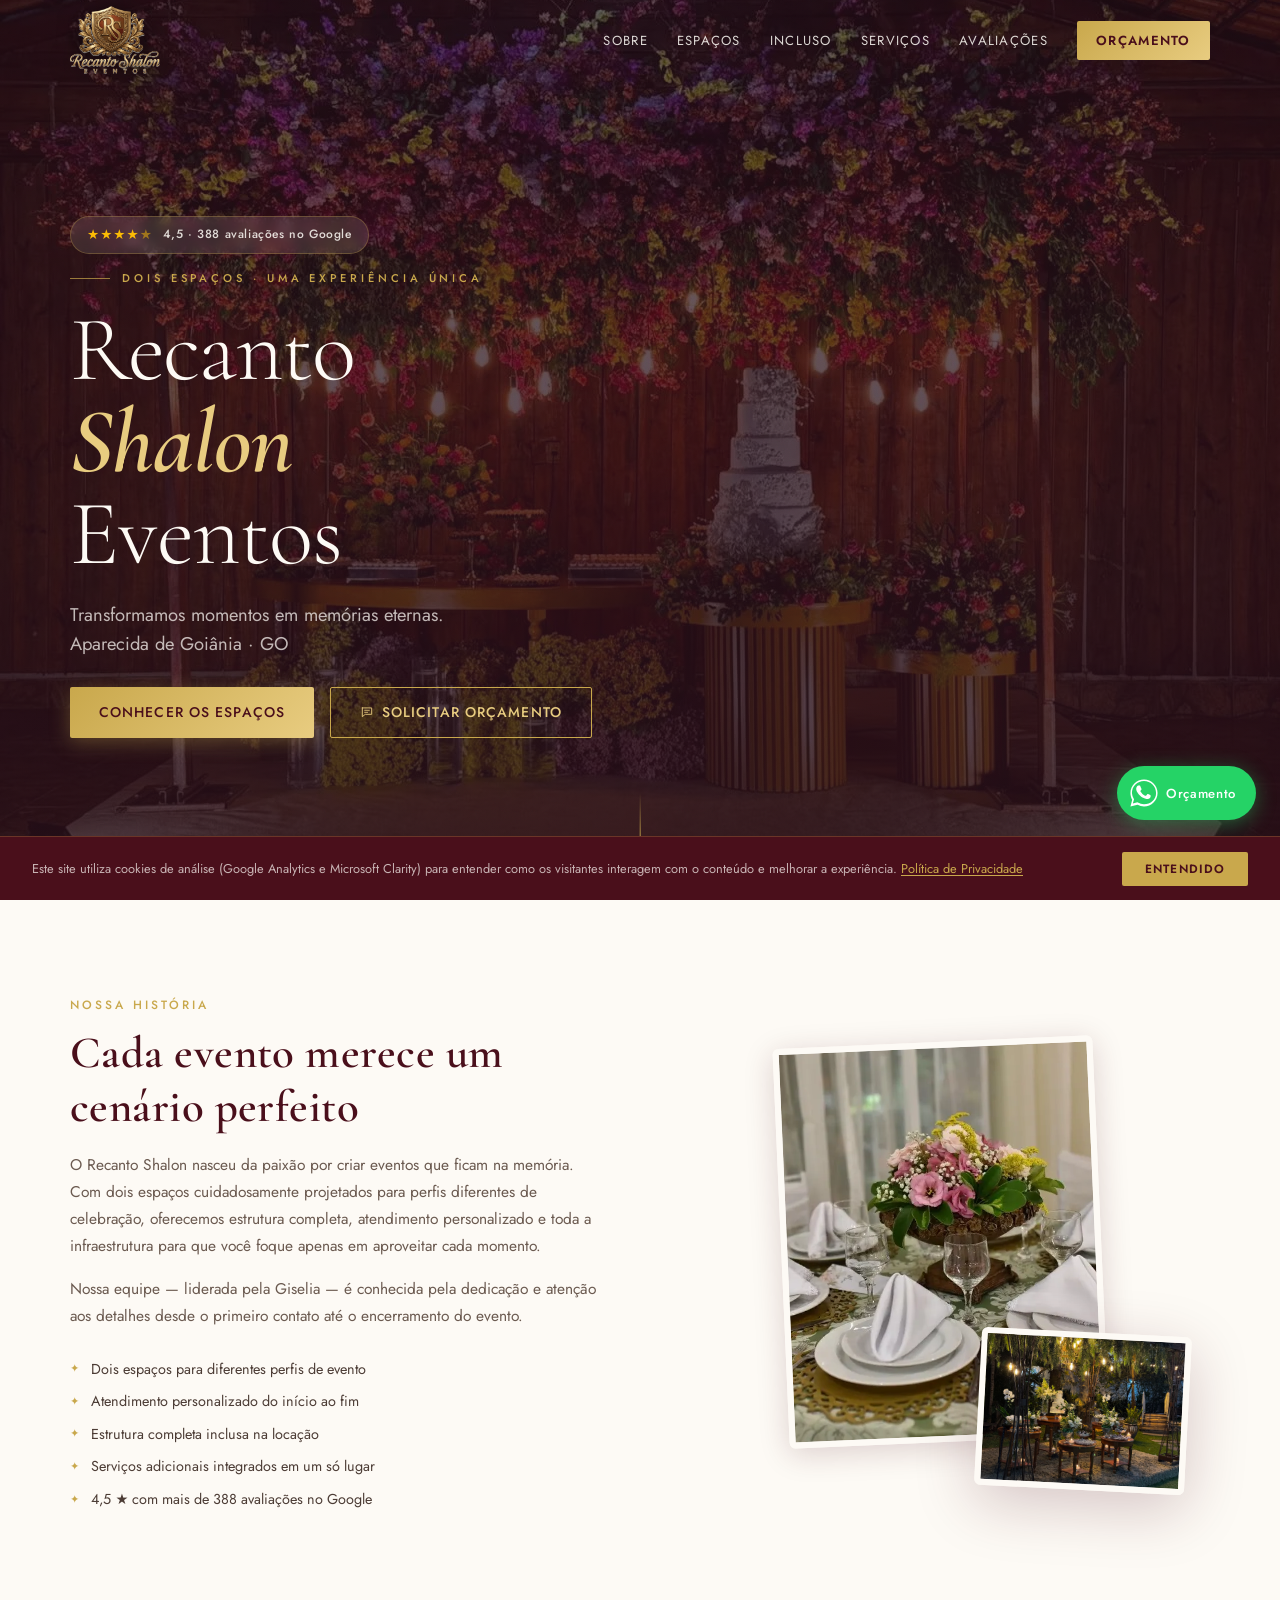
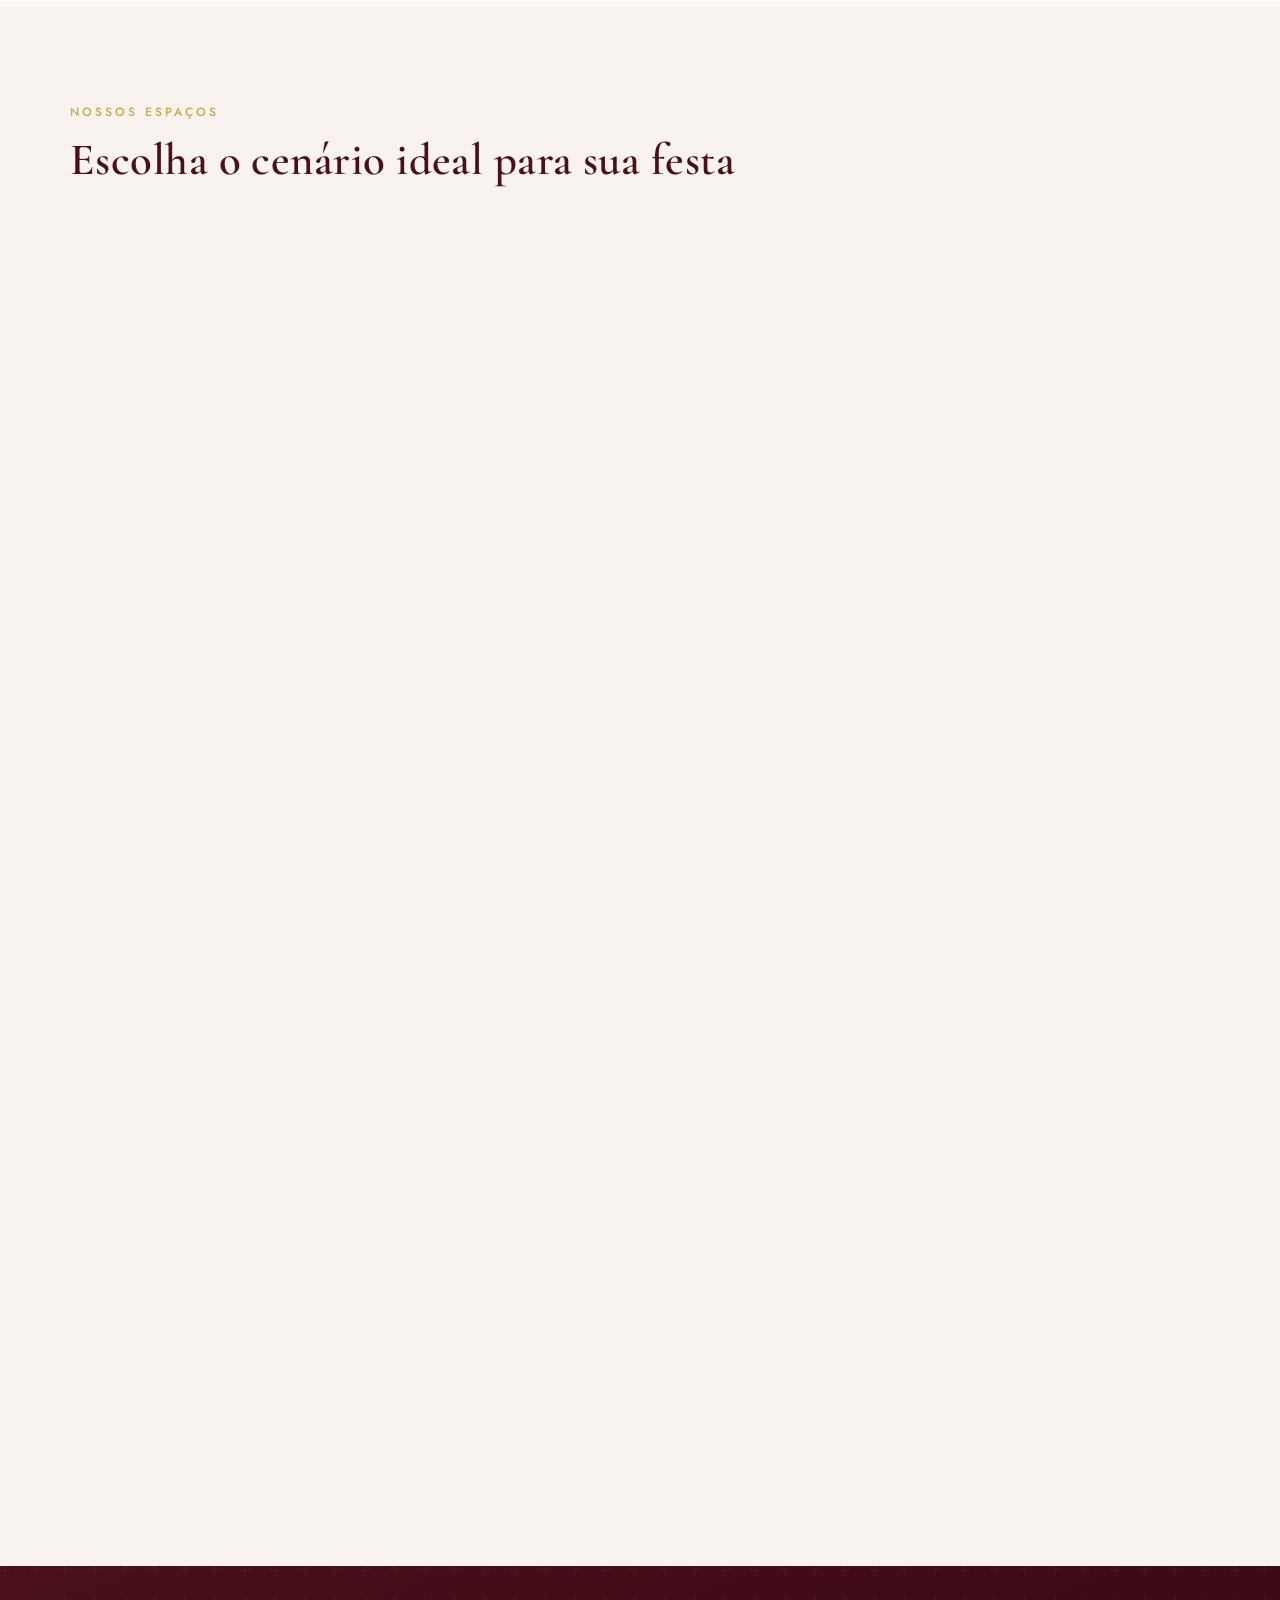
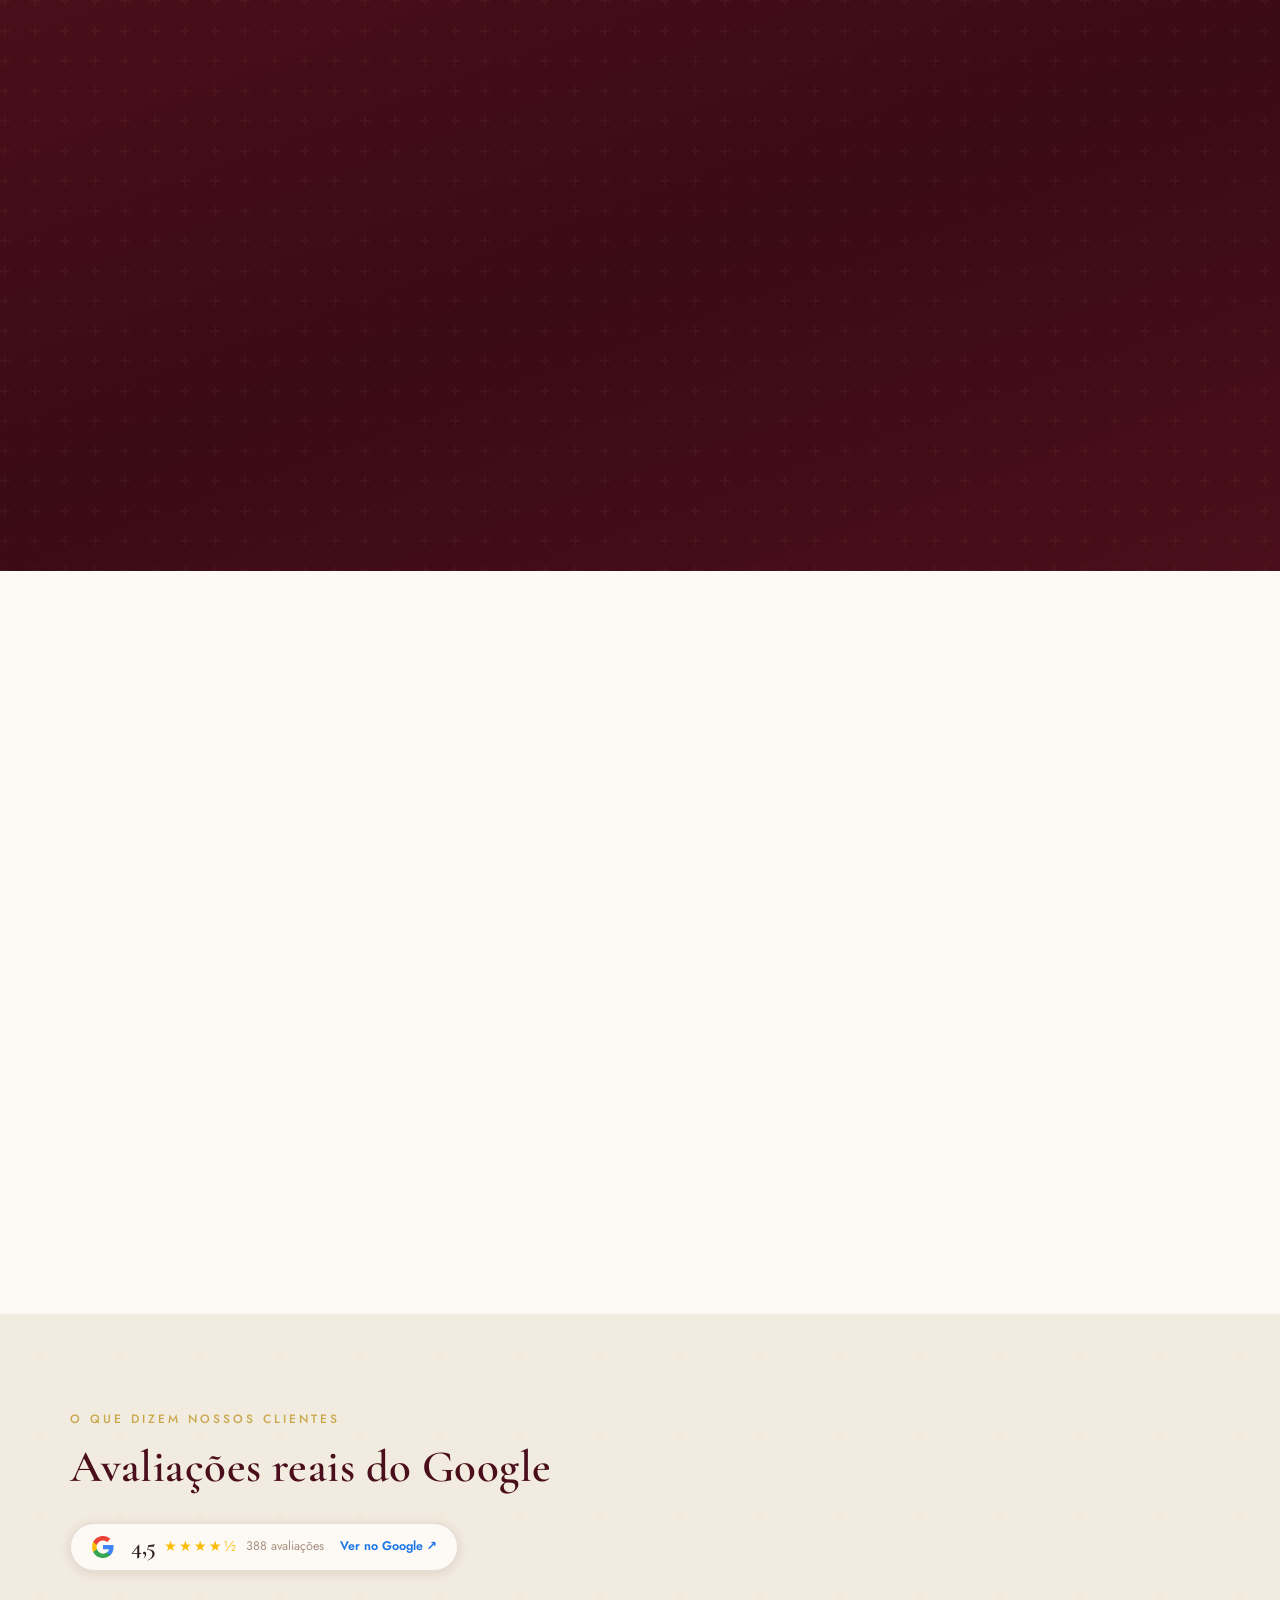
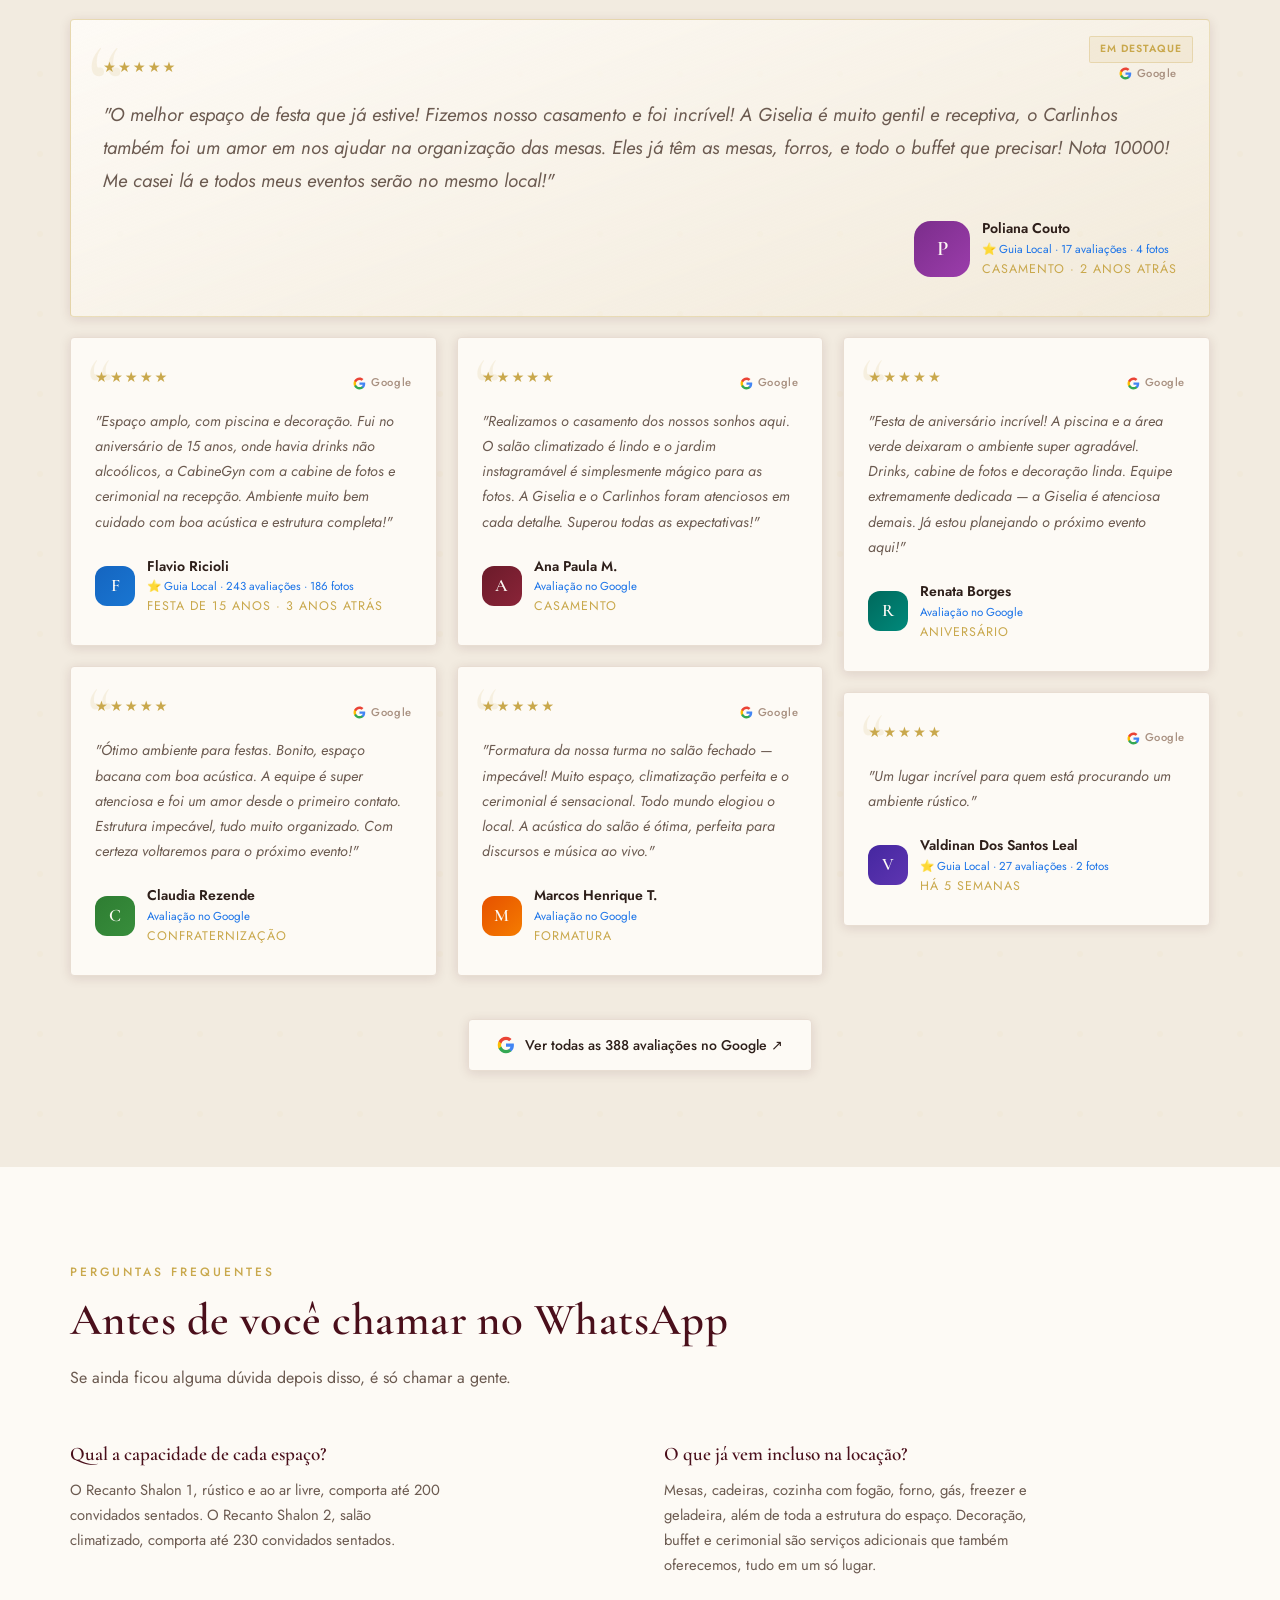
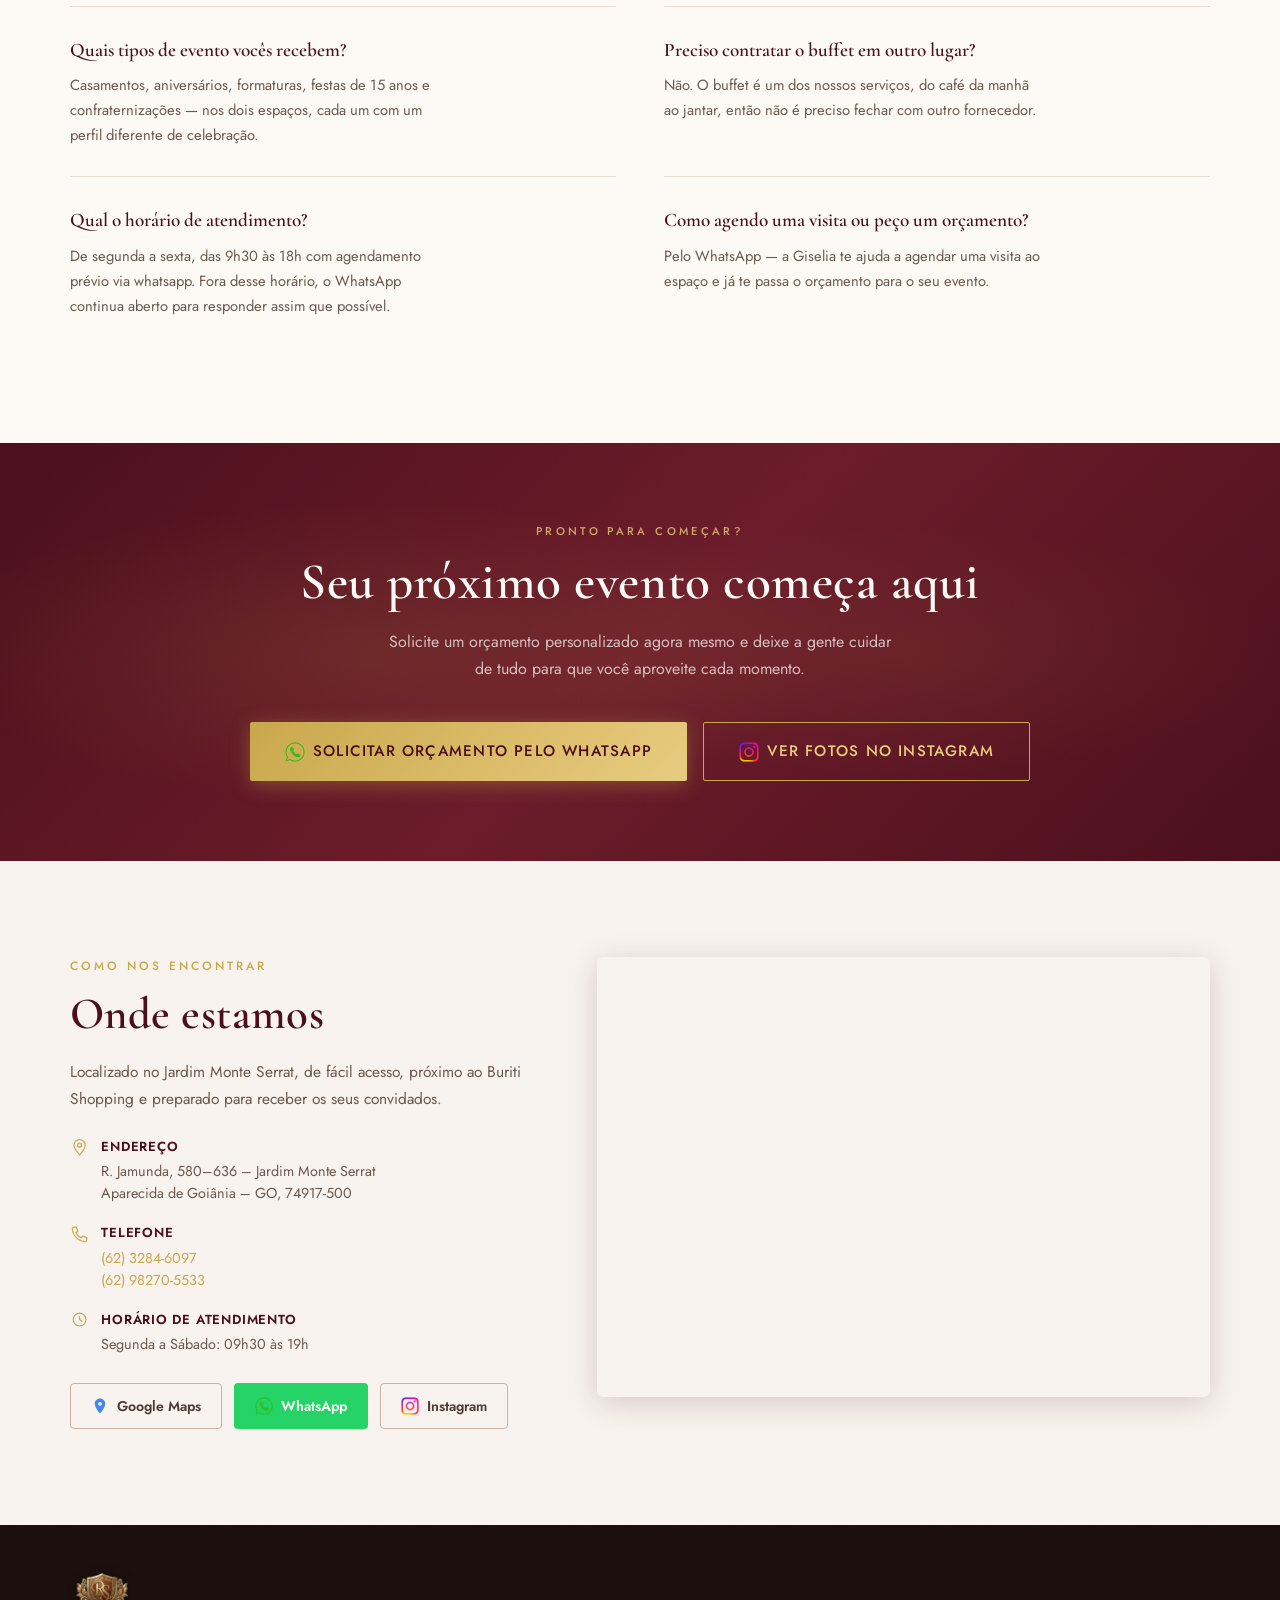
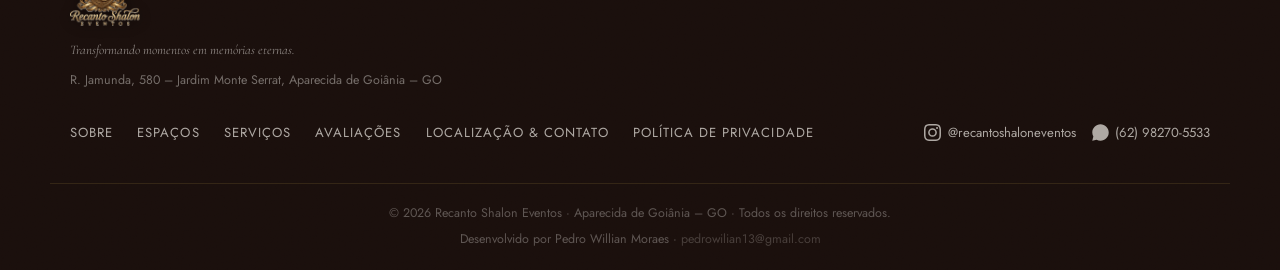
==== commit dbffd7df: "mudança fotos aba sobre" ====
--- a/index.html
+++ b/index.html
@@ -302,7 +302,7 @@
         </figure>
         <figure class="sobre-photo sobre-photo-accent">
           <picture>
-            <source srcset="fotos-recanto1/espa%C3%A7o-decorado.webp" type="image/webp">
+            <source srcset="fotos-recanto2/GazeboDecorado.webp" type="image/webp">
             <img src="fotos-recanto1/espa%C3%A7o-decorado.JPG" alt="Espaço decorado no Recanto Shalon 1, ambiente rústico ao ar livre" loading="lazy" />
           </picture>
         </figure>
--- a/style.css
+++ b/style.css
@@ -258,8 +258,8 @@
   display: flex;
   align-items: center;
   justify-content: space-between;
-  padding-top: 0rem;
-  padding-bottom: 0rem;
+  padding-top: 0.4rem;
+  padding-bottom: 0.4rem;
 }
 
 .logo {
